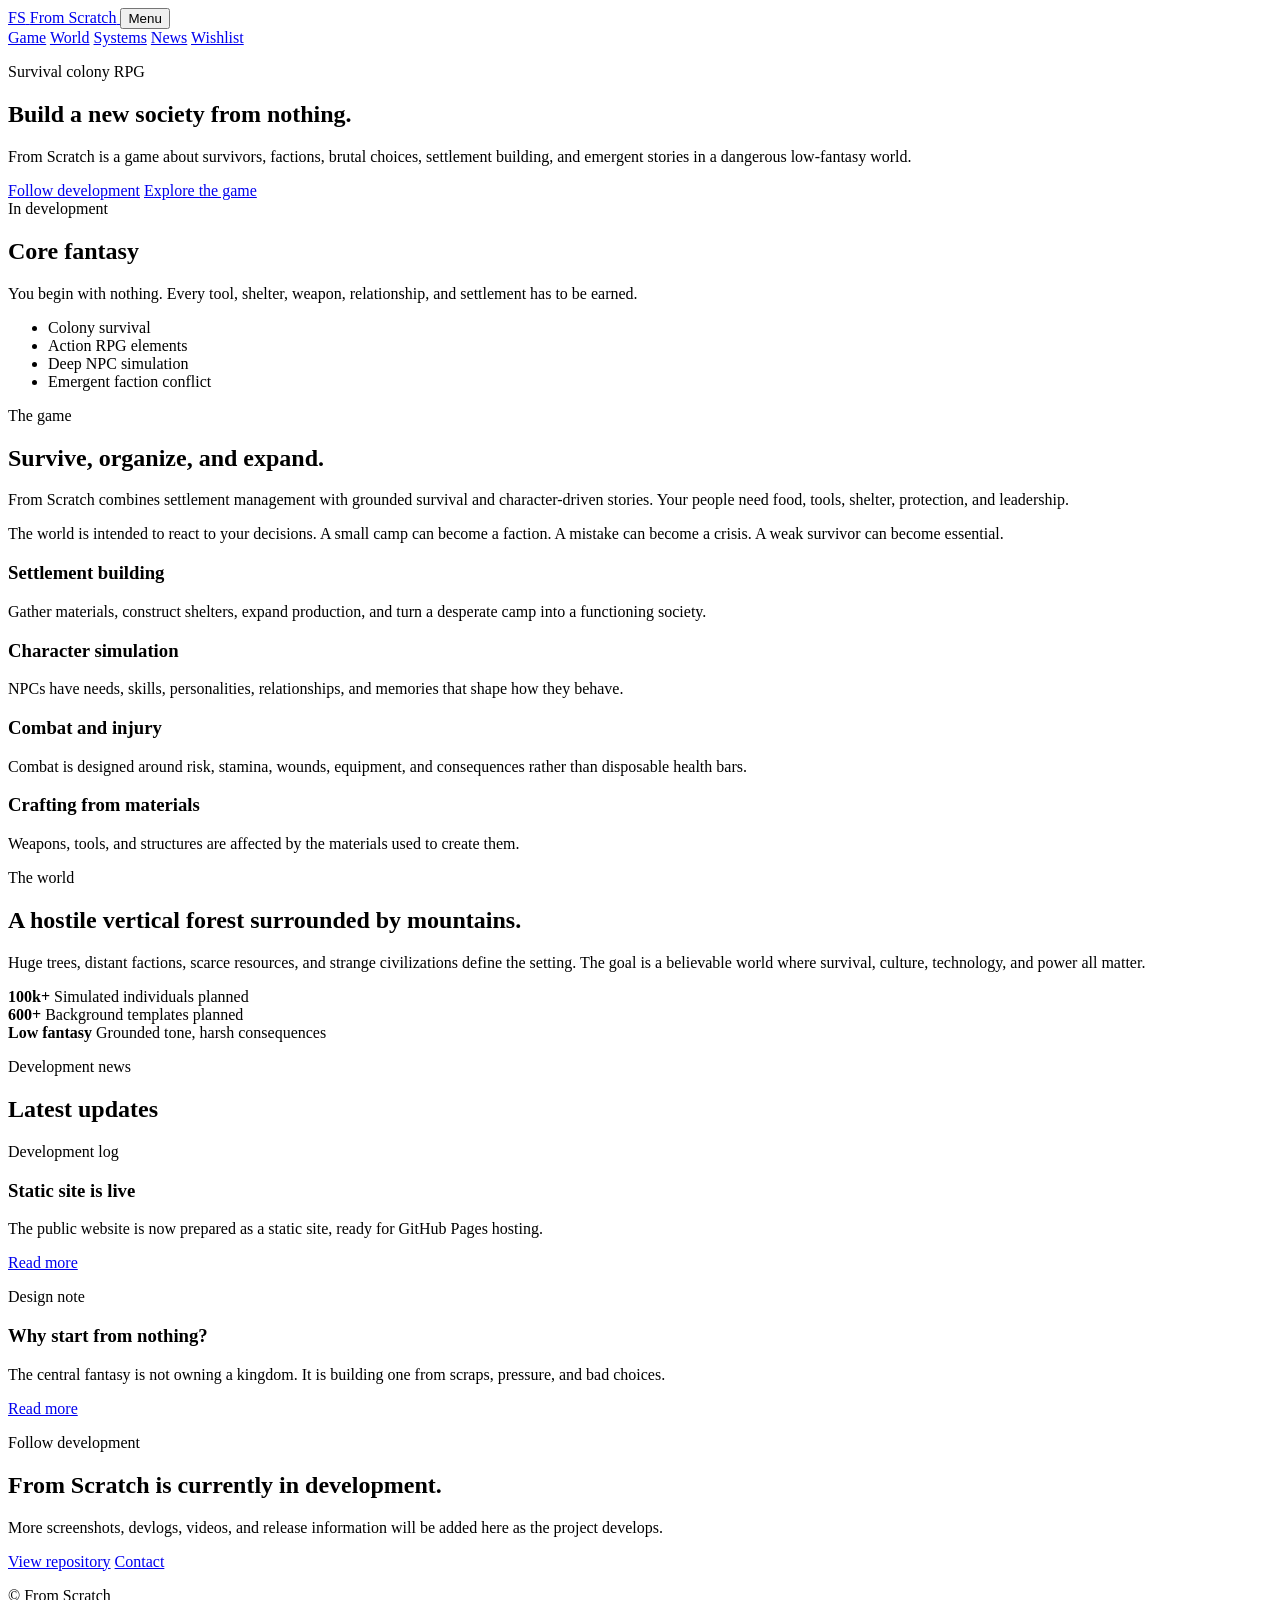
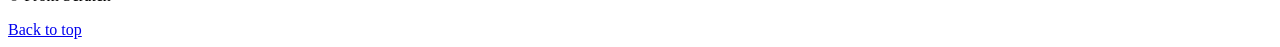
==== index.html @ 16daa19f "Add static site homepage" ====
<!doctype html>
<html lang="en">
<head>
  <meta charset="utf-8">
  <meta name="viewport" content="width=device-width, initial-scale=1">
  <meta name="description" content="From Scratch is a survival colony and roleplaying game about rebuilding from nothing in a hostile world.">
  <title>From Scratch</title>
  <link rel="preconnect" href="https://fonts.googleapis.com">
  <link rel="preconnect" href="https://fonts.gstatic.com" crossorigin>
  <link href="https://fonts.googleapis.com/css2?family=Cinzel:wght@600;700&family=Inter:wght@400;500;600;700;800&display=swap" rel="stylesheet">
  <link rel="stylesheet" href="assets/css/site.css">
</head>
<body>
  <header class="site-header" id="top">
    <nav class="nav" aria-label="Main navigation">
      <a class="brand" href="#top" aria-label="From Scratch home">
        <span class="brand-mark">FS</span>
        <span class="brand-text">From Scratch</span>
      </a>
      <button class="nav-toggle" type="button" aria-expanded="false" aria-controls="nav-links">
        <span>Menu</span>
      </button>
      <div class="nav-links" id="nav-links">
        <a href="#game">Game</a>
        <a href="#world">World</a>
        <a href="#systems">Systems</a>
        <a href="#news">News</a>
        <a class="nav-cta" href="#wishlist">Wishlist</a>
      </div>
    </nav>

    <section class="hero section-shell">
      <div class="hero-copy">
        <p class="eyebrow">Survival colony RPG</p>
        <h1>Build a new society from nothing.</h1>
        <p class="hero-text">From Scratch is a game about survivors, factions, brutal choices, settlement building, and emergent stories in a dangerous low-fantasy world.</p>
        <div class="hero-actions">
          <a class="button primary" href="#wishlist">Follow development</a>
          <a class="button secondary" href="#game">Explore the game</a>
        </div>
      </div>
      <div class="hero-card" aria-label="Game status card">
        <div class="status-pill">In development</div>
        <h2>Core fantasy</h2>
        <p>You begin with nothing. Every tool, shelter, weapon, relationship, and settlement has to be earned.</p>
        <ul>
          <li>Colony survival</li>
          <li>Action RPG elements</li>
          <li>Deep NPC simulation</li>
          <li>Emergent faction conflict</li>
        </ul>
      </div>
    </section>
  </header>

  <main>
    <section class="section-shell split" id="game">
      <div>
        <p class="eyebrow">The game</p>
        <h2>Survive, organize, and expand.</h2>
      </div>
      <div class="text-block">
        <p>From Scratch combines settlement management with grounded survival and character-driven stories. Your people need food, tools, shelter, protection, and leadership.</p>
        <p>The world is intended to react to your decisions. A small camp can become a faction. A mistake can become a crisis. A weak survivor can become essential.</p>
      </div>
    </section>

    <section class="feature-grid section-shell" id="systems" aria-label="Game systems">
      <article class="feature-card">
        <h3>Settlement building</h3>
        <p>Gather materials, construct shelters, expand production, and turn a desperate camp into a functioning society.</p>
      </article>
      <article class="feature-card">
        <h3>Character simulation</h3>
        <p>NPCs have needs, skills, personalities, relationships, and memories that shape how they behave.</p>
      </article>
      <article class="feature-card">
        <h3>Combat and injury</h3>
        <p>Combat is designed around risk, stamina, wounds, equipment, and consequences rather than disposable health bars.</p>
      </article>
      <article class="feature-card">
        <h3>Crafting from materials</h3>
        <p>Weapons, tools, and structures are affected by the materials used to create them.</p>
      </article>
    </section>

    <section class="section-shell world-panel" id="world">
      <div class="world-copy">
        <p class="eyebrow">The world</p>
        <h2>A hostile vertical forest surrounded by mountains.</h2>
        <p>Huge trees, distant factions, scarce resources, and strange civilizations define the setting. The goal is a believable world where survival, culture, technology, and power all matter.</p>
      </div>
      <div class="world-stats">
        <div>
          <strong>100k+</strong>
          <span>Simulated individuals planned</span>
        </div>
        <div>
          <strong>600+</strong>
          <span>Background templates planned</span>
        </div>
        <div>
          <strong>Low fantasy</strong>
          <span>Grounded tone, harsh consequences</span>
        </div>
      </div>
    </section>

    <section class="section-shell news-section" id="news">
      <div class="section-heading">
        <p class="eyebrow">Development news</p>
        <h2>Latest updates</h2>
      </div>
      <div class="news-grid">
        <article class="news-card">
          <p class="news-date">Development log</p>
          <h3>Static site is live</h3>
          <p>The public website is now prepared as a static site, ready for GitHub Pages hosting.</p>
          <a href="news/static-site-live.html">Read more</a>
        </article>
        <article class="news-card">
          <p class="news-date">Design note</p>
          <h3>Why start from nothing?</h3>
          <p>The central fantasy is not owning a kingdom. It is building one from scraps, pressure, and bad choices.</p>
          <a href="news/starting-from-nothing.html">Read more</a>
        </article>
      </div>
    </section>

    <section class="section-shell wishlist" id="wishlist">
      <p class="eyebrow">Follow development</p>
      <h2>From Scratch is currently in development.</h2>
      <p>More screenshots, devlogs, videos, and release information will be added here as the project develops.</p>
      <div class="hero-actions">
        <a class="button primary" href="https://github.com/wendten/FromScratchWebsite">View repository</a>
        <a class="button secondary" href="mailto:">Contact</a>
      </div>
    </section>
  </main>

  <footer class="footer">
    <div class="section-shell footer-inner">
      <p>© <span id="year"></span> From Scratch</p>
      <a href="#top">Back to top</a>
    </div>
  </footer>

  <script src="assets/js/site.js"></script>
</body>
</html>
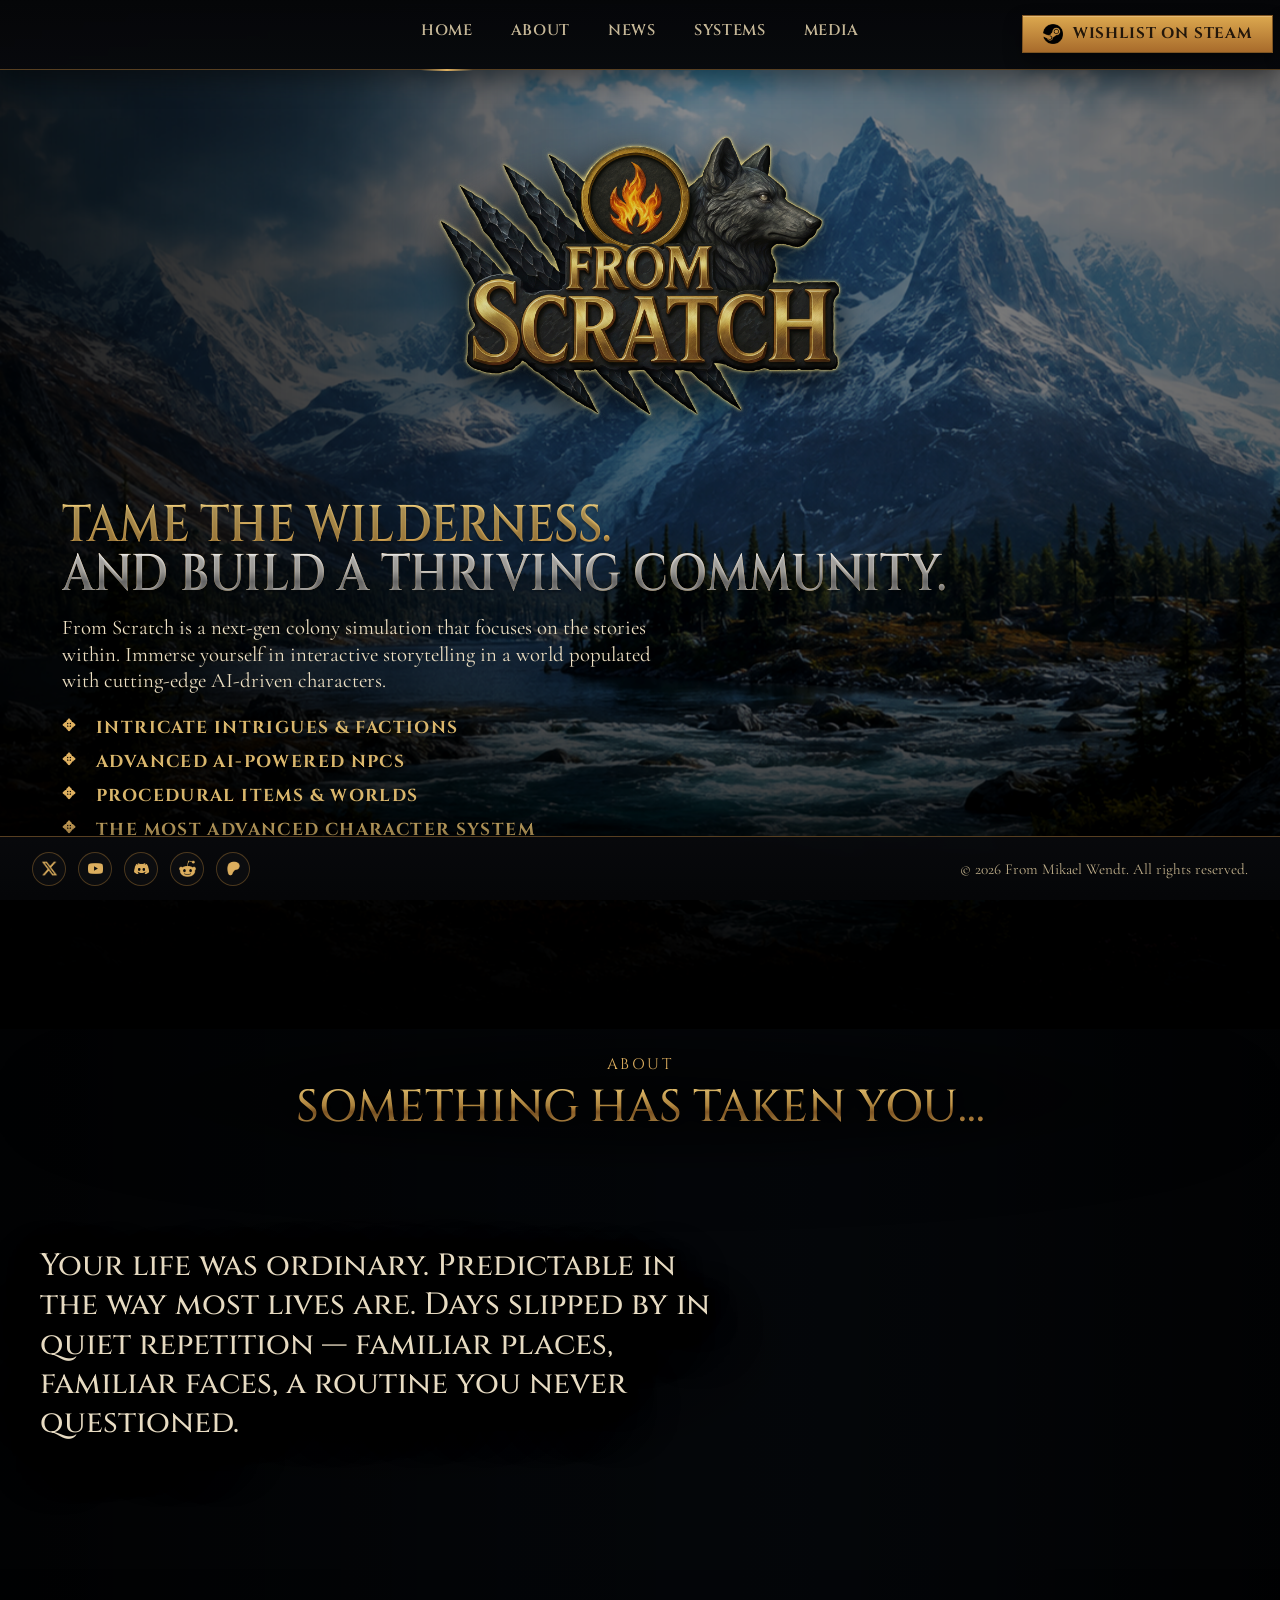
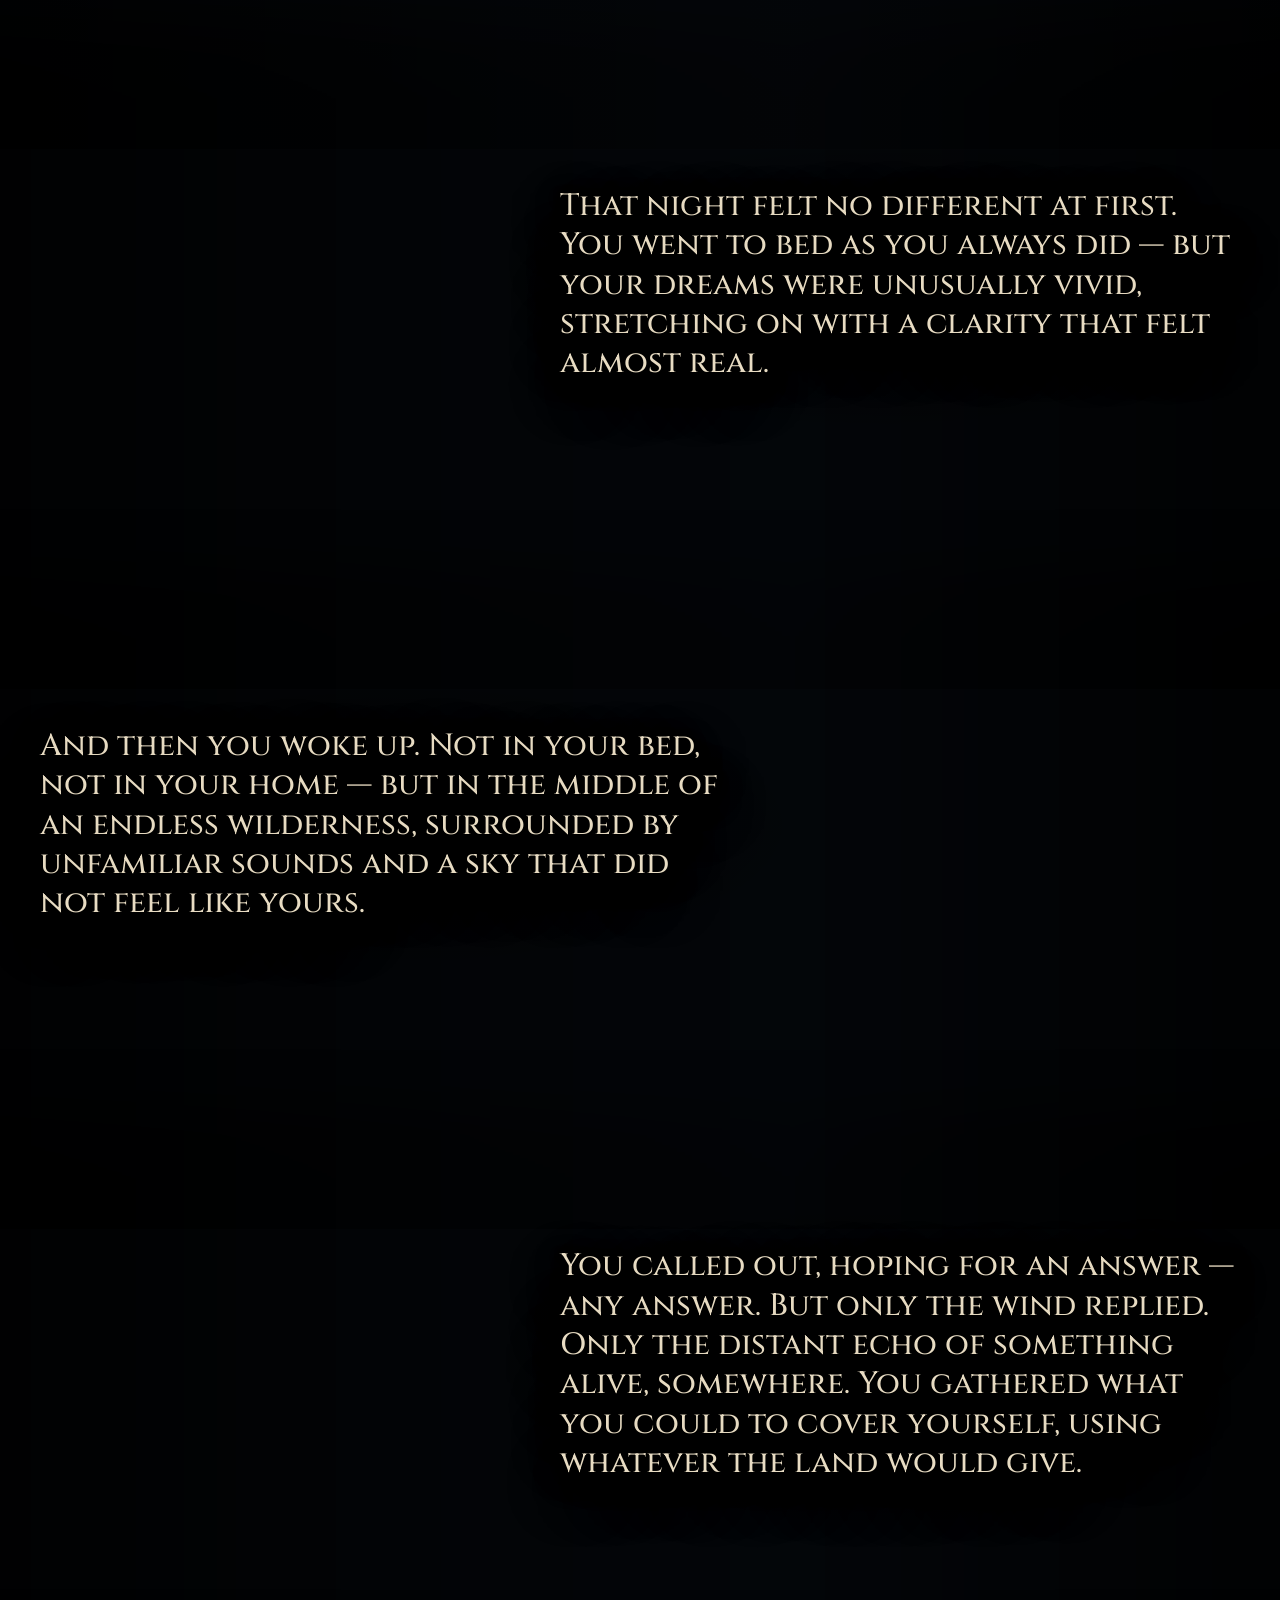
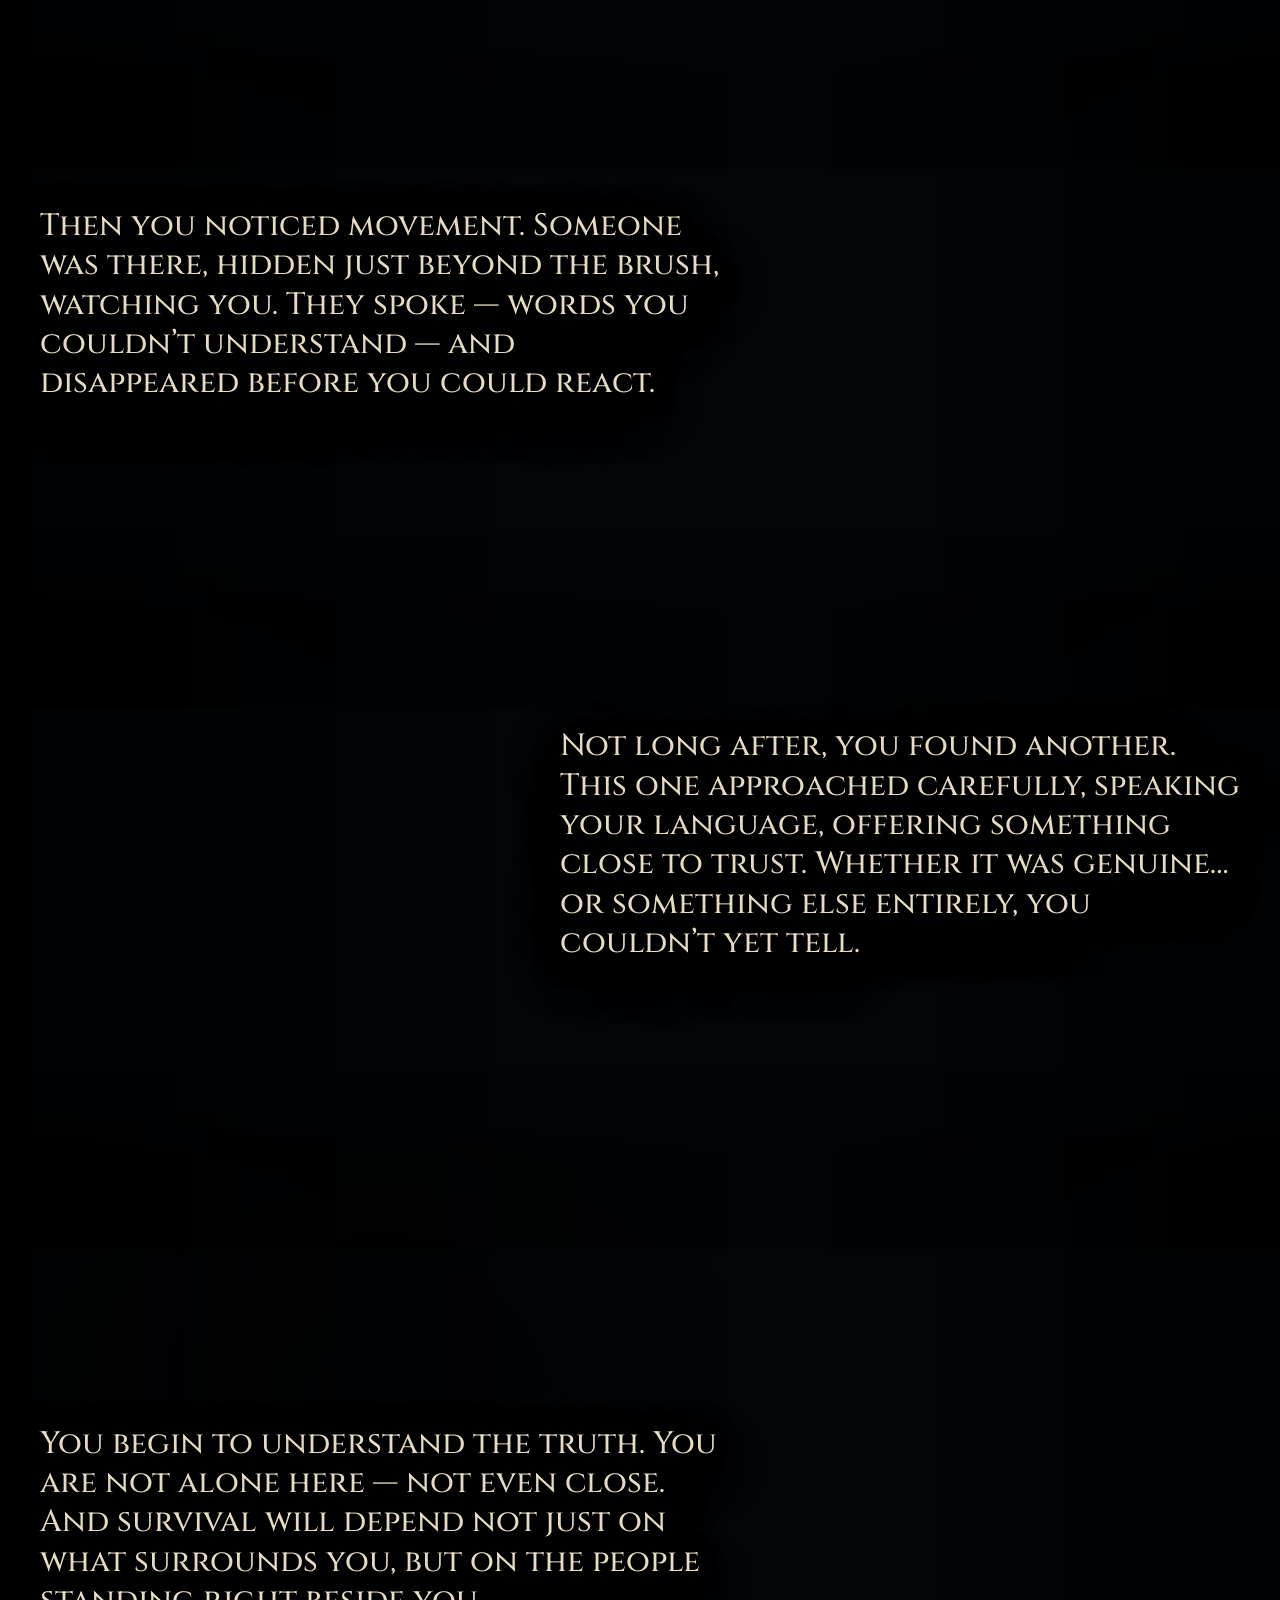
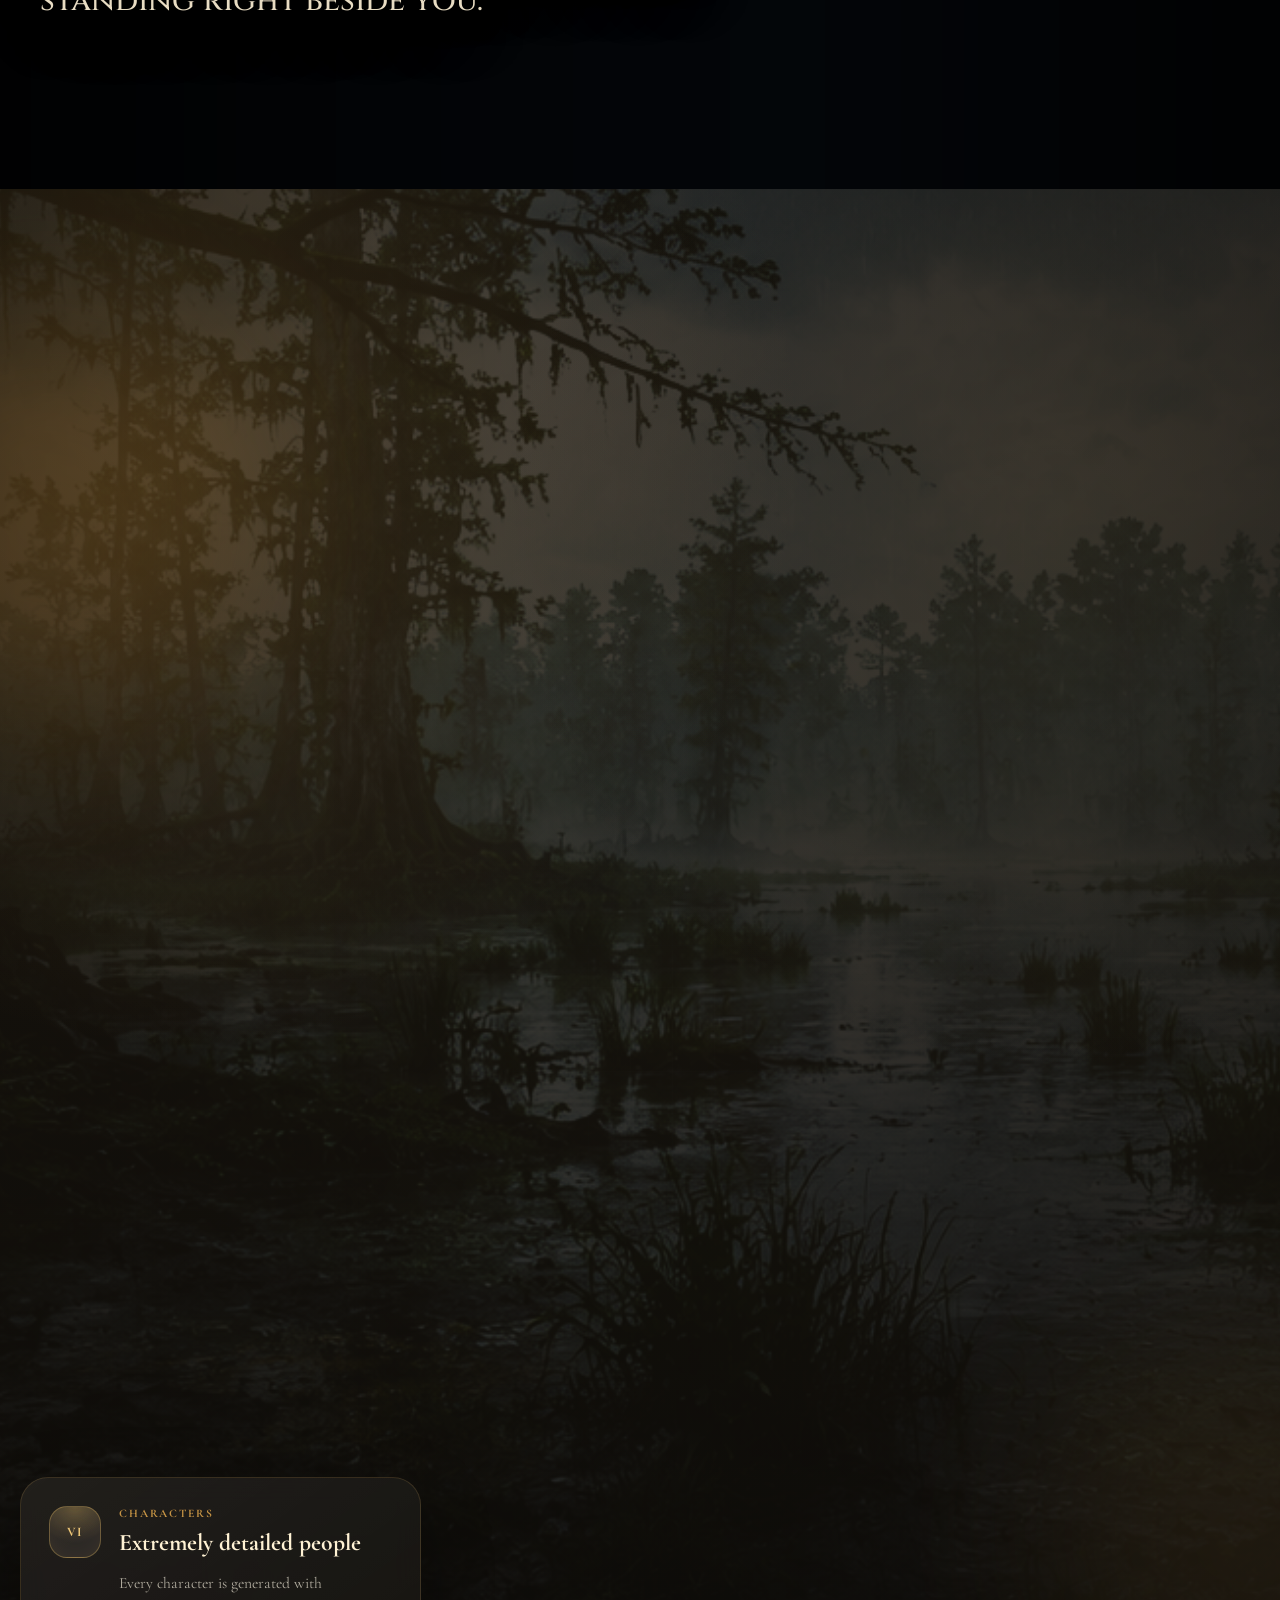
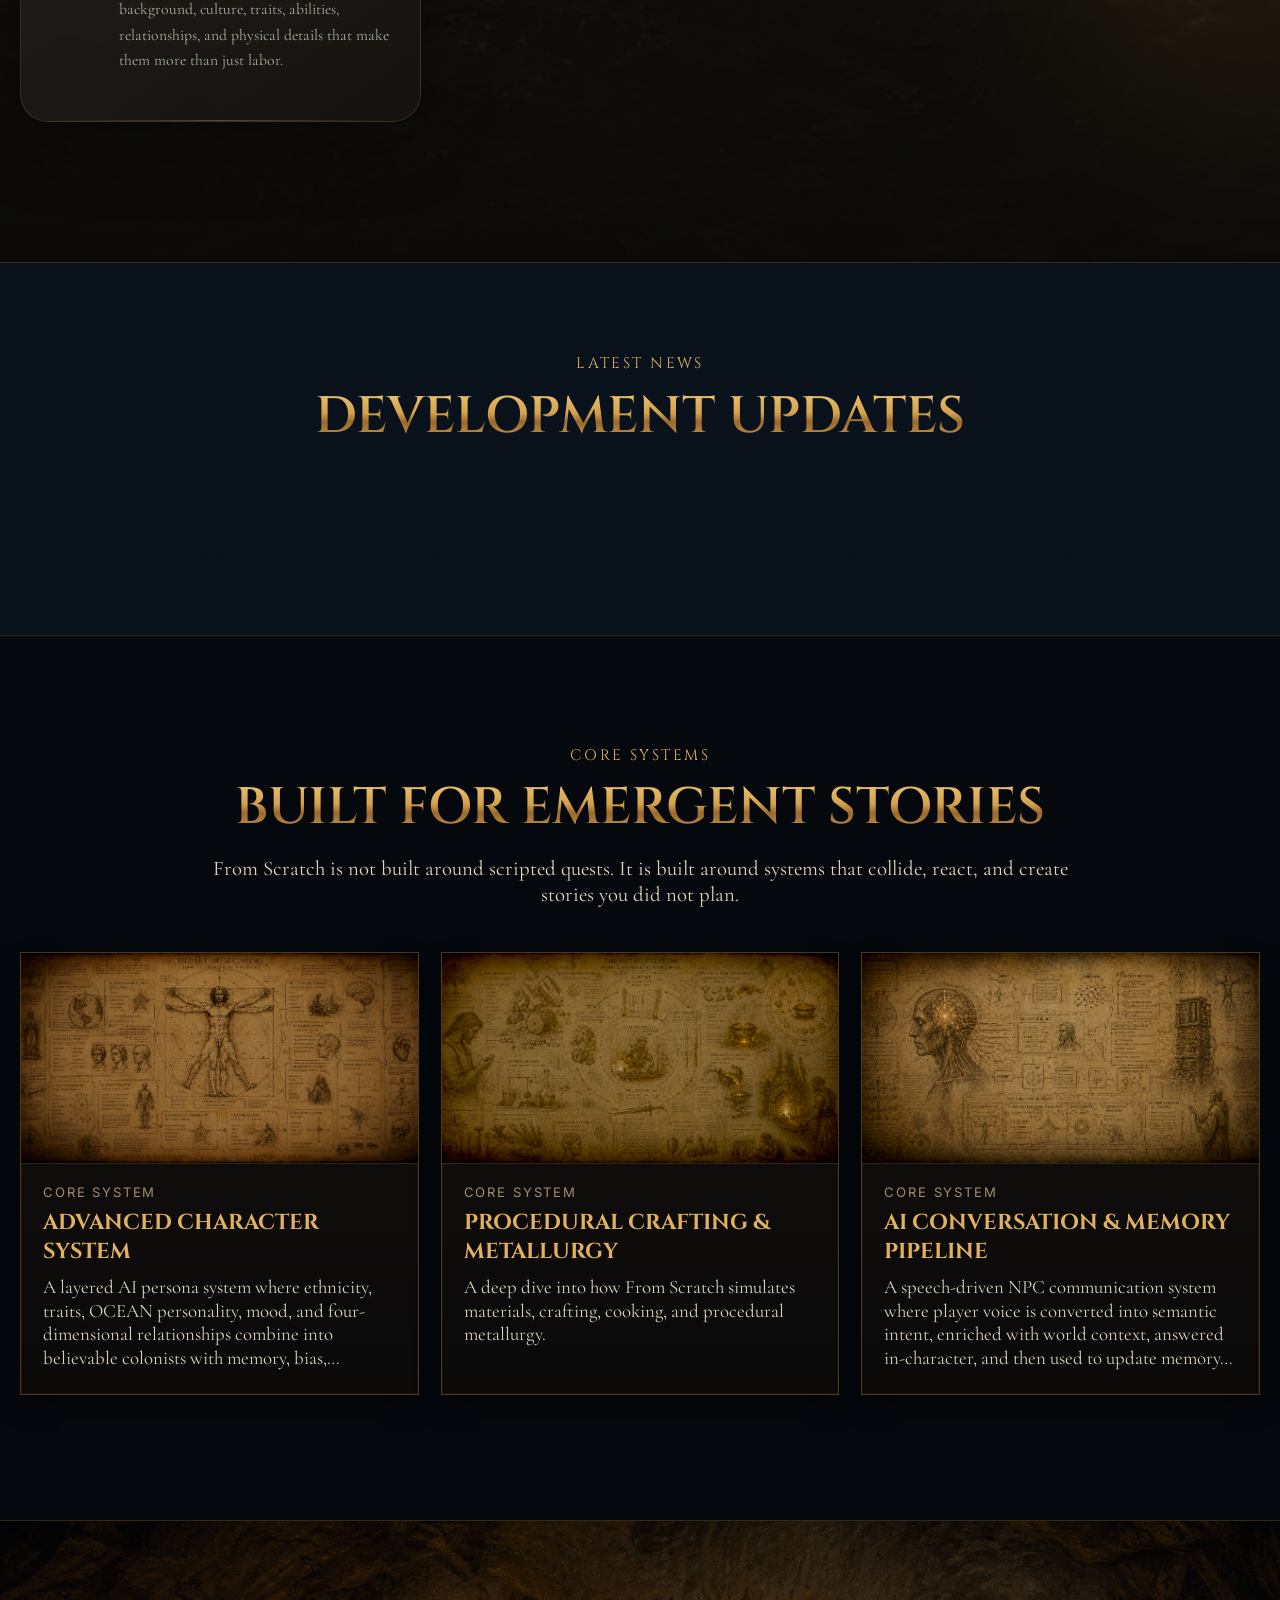
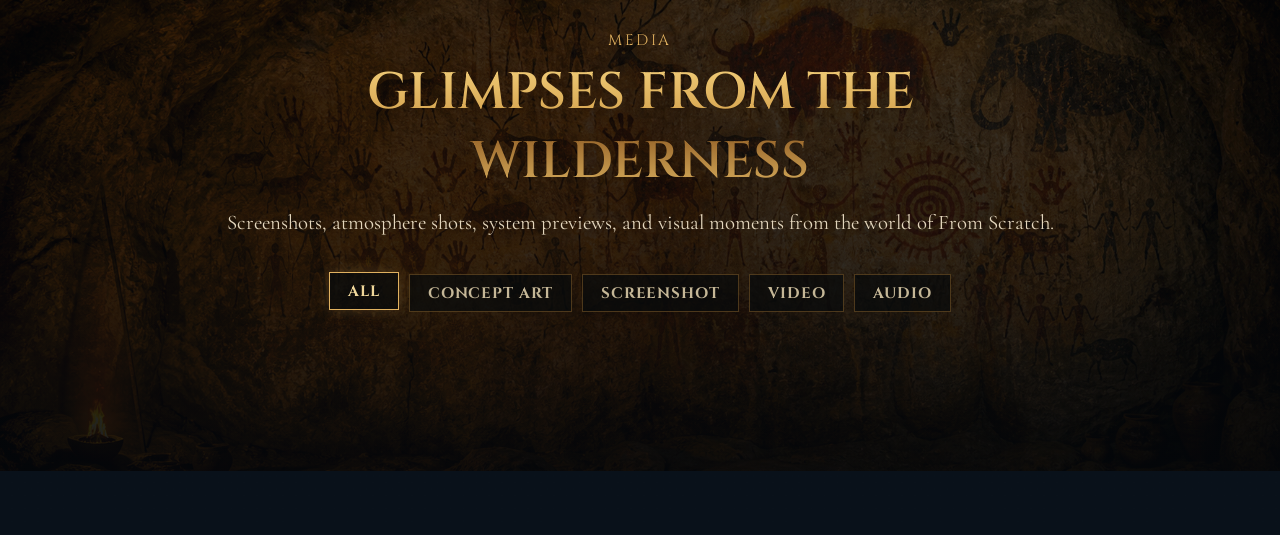
==== commit 85f48a3a: "Update static website" ====
--- a/index.html
+++ b/index.html
@@ -1,150 +1,1815 @@
-<!doctype html>
+﻿
+<!DOCTYPE html>
 <html lang="en">
 <head>
-  <meta charset="utf-8">
-  <meta name="viewport" content="width=device-width, initial-scale=1">
-  <meta name="description" content="From Scratch is a survival colony and roleplaying game about rebuilding from nothing in a hostile world.">
-  <title>From Scratch</title>
-  <link rel="preconnect" href="https://fonts.googleapis.com">
-  <link rel="preconnect" href="https://fonts.gstatic.com" crossorigin>
-  <link href="https://fonts.googleapis.com/css2?family=Cinzel:wght@600;700&family=Inter:wght@400;500;600;700;800&display=swap" rel="stylesheet">
-  <link rel="stylesheet" href="assets/css/site.css">
+    <meta charset="UTF-8" />
+    <meta name="viewport" content="width=device-width, initial-scale=1.0" />
+
+    <title>Colony Sim - From Scratch</title>
+
+    <link rel="preconnect" href="https://fonts.googleapis.com" />
+    <link rel="preconnect" href="https://fonts.gstatic.com" crossorigin />
+
+    <link href="https://fonts.googleapis.com/css2?family=Cinzel:wght@400;500;600;700&family=Cormorant+Garamond:wght@400;500;600;700&family=Inter:wght@400;500;600&display=swap"
+          rel="stylesheet" />
+
+    <link href="https://cdn.jsdelivr.net/npm/prismjs/themes/prism-tomorrow.min.css" rel="stylesheet" />
+    <link rel="stylesheet" href="css/styles.css?v=F5B6PXGd56z_BGX65XUB9qWe6qlMbIqytPdLSZreWGg" />
 </head>
+
 <body>
-  <header class="site-header" id="top">
-    <nav class="nav" aria-label="Main navigation">
-      <a class="brand" href="#top" aria-label="From Scratch home">
-        <span class="brand-mark">FS</span>
-        <span class="brand-text">From Scratch</span>
-      </a>
-      <button class="nav-toggle" type="button" aria-expanded="false" aria-controls="nav-links">
-        <span>Menu</span>
-      </button>
-      <div class="nav-links" id="nav-links">
-        <a href="#game">Game</a>
-        <a href="#world">World</a>
-        <a href="#systems">Systems</a>
-        <a href="#news">News</a>
-        <a class="nav-cta" href="#wishlist">Wishlist</a>
-      </div>
+    <audio b-waz0jf3yuh id="bgMusic" autoplay loop>
+        <source src="audio/bgmusic.mp3" type="audio/mpeg">
+    </audio>
+
+    <div b-waz0jf3yuh class="site-shell"></div>
+
+    <header b-waz0jf3yuh class="topbar">
+        <a b-waz0jf3yuh class="brand" href="#home" aria-label="From Scratch home">
+            <img class="brand-logo" src="gfx/logo.png?v=DZYQafAvNpPjUaOWXKEiahtQujG8dqj_s_mftS3vk9k" alt="From Scratch logo" />
+        </a>
+
+        <nav b-waz0jf3yuh class="nav" aria-label="Primary">
+            <a b-waz0jf3yuh class="active" href="#home">Home</a>
+            <a b-waz0jf3yuh href="#about">About</a>
+            <a b-waz0jf3yuh href="#news">News</a>
+            <a b-waz0jf3yuh href="#systems">Systems</a>
+            <a b-waz0jf3yuh href="#media">Media</a>
+        </nav>
+
+        <div b-waz0jf3yuh class="wishlist">
+            <a b-waz0jf3yuh class="btn btn-gold steam-btn" href="#wishlist">
+                <img src="gfx/steam.png?v=qsJBd-D3_NkPQmyrpwSa8U8_JmMKyGqJeCzu7nlFgXM" alt="" class="steam-icon" />
+                <span b-waz0jf3yuh>Wishlist on Steam</span>
+            </a>
+
+            <form class="language-form" method="post" action="/Localization/SetLanguage">
+                <input b-waz0jf3yuh type="hidden" name="returnUrl" value="/" />
+
+                <select b-waz0jf3yuh class="language-select" name="culture" aria-label="Language" onchange="this.form.submit()">
+
+                        <option value="en" selected="selected">
+                            EN
+                        </option>
+                        <option value="da">
+                            DA
+                        </option>
+                </select>
+            <input name="__RequestVerificationToken" type="hidden" value="CfDJ8DSIezscFihEgYthIqhXld4TfHr1_0VXOCYHSQeSweu3HdvKs4JMUgBOfYaj2gZNG8B0ZDfTtdgzpwEzrZ-J7KPdaoiVdrLa3sMDjWsjcYjWZszHwaJB2qlNmJNUartrVgke_hYgHDr1r2Ux5WIJyvs" /></form>
+        </div>
+
+        <button b-waz0jf3yuh class="menu-toggle" aria-expanded="false" aria-controls="mobile-menu" type="button">
+            <span b-waz0jf3yuh></span><span b-waz0jf3yuh></span><span b-waz0jf3yuh></span>
+        </button>
+    </header>
+
+    <nav b-waz0jf3yuh id="mobile-menu" class="mobile-menu" aria-label="Mobile">
+        <a b-waz0jf3yuh class="active" href="#home">Home</a>
+        <a b-waz0jf3yuh href="#about">About</a>
+        <a b-waz0jf3yuh href="#news">News</a>
+        <a b-waz0jf3yuh href="#roadmap">Roadmap</a>
+        <a b-waz0jf3yuh href="#systems">Systems</a>
+        <a b-waz0jf3yuh href="#media">Media</a>
+        <a b-waz0jf3yuh href="#community">Community</a>
     </nav>
 
-    <section class="hero section-shell">
-      <div class="hero-copy">
-        <p class="eyebrow">Survival colony RPG</p>
-        <h1>Build a new society from nothing.</h1>
-        <p class="hero-text">From Scratch is a game about survivors, factions, brutal choices, settlement building, and emergent stories in a dangerous low-fantasy world.</p>
-        <div class="hero-actions">
-          <a class="button primary" href="#wishlist">Follow development</a>
-          <a class="button secondary" href="#game">Explore the game</a>
-        </div>
-      </div>
-      <div class="hero-card" aria-label="Game status card">
-        <div class="status-pill">In development</div>
-        <h2>Core fantasy</h2>
-        <p>You begin with nothing. Every tool, shelter, weapon, relationship, and settlement has to be earned.</p>
-        <ul>
-          <li>Colony survival</li>
-          <li>Action RPG elements</li>
-          <li>Deep NPC simulation</li>
-          <li>Emergent faction conflict</li>
-        </ul>
-      </div>
-    </section>
-  </header>
-
-  <main>
-    <section class="section-shell split" id="game">
-      <div>
-        <p class="eyebrow">The game</p>
-        <h2>Survive, organize, and expand.</h2>
-      </div>
-      <div class="text-block">
-        <p>From Scratch combines settlement management with grounded survival and character-driven stories. Your people need food, tools, shelter, protection, and leadership.</p>
-        <p>The world is intended to react to your decisions. A small camp can become a faction. A mistake can become a crisis. A weak survivor can become essential.</p>
-      </div>
-    </section>
-
-    <section class="feature-grid section-shell" id="systems" aria-label="Game systems">
-      <article class="feature-card">
-        <h3>Settlement building</h3>
-        <p>Gather materials, construct shelters, expand production, and turn a desperate camp into a functioning society.</p>
-      </article>
-      <article class="feature-card">
-        <h3>Character simulation</h3>
-        <p>NPCs have needs, skills, personalities, relationships, and memories that shape how they behave.</p>
-      </article>
-      <article class="feature-card">
-        <h3>Combat and injury</h3>
-        <p>Combat is designed around risk, stamina, wounds, equipment, and consequences rather than disposable health bars.</p>
-      </article>
-      <article class="feature-card">
-        <h3>Crafting from materials</h3>
-        <p>Weapons, tools, and structures are affected by the materials used to create them.</p>
-      </article>
-    </section>
-
-    <section class="section-shell world-panel" id="world">
-      <div class="world-copy">
-        <p class="eyebrow">The world</p>
-        <h2>A hostile vertical forest surrounded by mountains.</h2>
-        <p>Huge trees, distant factions, scarce resources, and strange civilizations define the setting. The goal is a believable world where survival, culture, technology, and power all matter.</p>
-      </div>
-      <div class="world-stats">
-        <div>
-          <strong>100k+</strong>
-          <span>Simulated individuals planned</span>
-        </div>
-        <div>
-          <strong>600+</strong>
-          <span>Background templates planned</span>
-        </div>
-        <div>
-          <strong>Low fantasy</strong>
-          <span>Grounded tone, harsh consequences</span>
-        </div>
-      </div>
-    </section>
-
-    <section class="section-shell news-section" id="news">
-      <div class="section-heading">
-        <p class="eyebrow">Development news</p>
-        <h2>Latest updates</h2>
-      </div>
-      <div class="news-grid">
-        <article class="news-card">
-          <p class="news-date">Development log</p>
-          <h3>Static site is live</h3>
-          <p>The public website is now prepared as a static site, ready for GitHub Pages hosting.</p>
-          <a href="news/static-site-live.html">Read more</a>
-        </article>
-        <article class="news-card">
-          <p class="news-date">Design note</p>
-          <h3>Why start from nothing?</h3>
-          <p>The central fantasy is not owning a kingdom. It is building one from scraps, pressure, and bad choices.</p>
-          <a href="news/starting-from-nothing.html">Read more</a>
-        </article>
-      </div>
-    </section>
-
-    <section class="section-shell wishlist" id="wishlist">
-      <p class="eyebrow">Follow development</p>
-      <h2>From Scratch is currently in development.</h2>
-      <p>More screenshots, devlogs, videos, and release information will be added here as the project develops.</p>
-      <div class="hero-actions">
-        <a class="button primary" href="https://github.com/wendten/FromScratchWebsite">View repository</a>
-        <a class="button secondary" href="mailto:">Contact</a>
-      </div>
-    </section>
-  </main>
-
-  <footer class="footer">
-    <div class="section-shell footer-inner">
-      <p>© <span id="year"></span> From Scratch</p>
-      <a href="#top">Back to top</a>
-    </div>
-  </footer>
-
-  <script src="assets/js/site.js"></script>
+    <main b-waz0jf3yuh>
+        
+
+<section id="home" class="hero">
+    <div class="hero-backdrop">
+        <img class="hero-bg-slide active" src="gfx/hero-bg-1.png?v=e0JdoGMR4U5m_sY7xogRDxgVH68fS5XDP4RJZ3Or8tY" alt="" />
+        <img class="hero-bg-slide" src="gfx/hero-bg-2.png?v=1dLoTad1cnpJMAE6c2V3yz0pBMoxLasbrDgIwGIw2FM" alt="" />
+        <img class="hero-bg-slide" src="gfx/hero-bg-3.png?v=HDOplFEgzOIQZD-ONQ1z-CEsV9lIWjFLrLoAI6Yto-g" alt="" />
+        <img class="hero-bg-slide" src="gfx/hero-bg-4.png?v=nU91IEppFPq1ecD8vL2yDuQ-QtTbtdbvHfBX481QlCg" alt="" />
+        <img class="hero-bg-slide" src="gfx/hero-bg-5.png?v=bnTjqR1RXkcmSOsKzSedmrS0xDQplA-m5pv-kMaN6DE" alt="" />
+        <img class="hero-bg-slide" src="gfx/hero-bg-6.png?v=y9HG6nx1L8MBt-L-aT_nPHGcZuQli4IhqUpXoAiFllg" alt="" />
+    </div>
+
+    <div class="hero-overlay"></div>
+
+    <div class="hero-content container">
+        <div class="hero-copy">
+            <h1>
+                <span>Tame the Wilderness.</span><br>
+                <span class="hero-emphasis">And Build A Thriving Community.</span>
+            </h1>
+
+            <p>
+                From Scratch is a next-gen colony simulation that focuses on the stories within. Immerse yourself in interactive storytelling in a world populated with cutting-edge AI-driven characters.
+            </p>
+
+            <ul class="hero-bullets">
+                <li>Intricate Intrigues &amp; Factions</li>
+                <li>Advanced AI-Powered NPCs</li>
+                <li>Procedural Items &amp; Worlds</li>
+                <li>The Most Advanced Character System</li>
+            </ul>
+        </div>
+    </div>
+</section>
+
+<section class="about-section home-story-section">
+    <div class="about-header">
+        <p class="eyebrow">About</p>
+        <h2>Something Has Taken You...</h2>
+    </div>
+
+    <div class="story-row left" style="--story-bg: url('gfx/story-1.png');">
+        <div class="story-content">
+            <h2>
+                Your life was ordinary. Predictable in the way most lives are. Days slipped by in quiet repetition &#x2014; familiar places, familiar faces, a routine you never questioned.
+            </h2>
+        </div>
+    </div>
+
+    <div class="story-row right" style="--story-bg: url('gfx/story-2.png');">
+        <div class="story-content">
+            <h2>
+                That night felt no different at first. You went to bed as you always did &#x2014; but your dreams were unusually vivid, stretching on with a clarity that felt almost real.
+            </h2>
+        </div>
+    </div>
+
+    <div class="story-row left" style="--story-bg: url('gfx/story-3.png');">
+        <div class="story-content">
+            <h2>
+                And then you woke up. Not in your bed, not in your home &#x2014; but in the middle of an endless wilderness, surrounded by unfamiliar sounds and a sky that did not feel like yours.
+            </h2>
+        </div>
+    </div>
+
+    <div class="story-row right" style="--story-bg: url('gfx/story-4.png');">
+        <div class="story-content">
+            <h2>
+                You called out, hoping for an answer &#x2014; any answer. But only the wind replied. Only the distant echo of something alive, somewhere. You gathered what you could to cover yourself, using whatever the land would give.
+            </h2>
+        </div>
+    </div>
+
+    <div class="story-row left" style="--story-bg: url('gfx/story-5.png');">
+        <div class="story-content">
+            <h2>
+                Then you noticed movement. Someone was there, hidden just beyond the brush, watching you. They spoke &#x2014; words you couldn&#x2019;t understand &#x2014; and disappeared before you could react.
+            </h2>
+        </div>
+    </div>
+
+    <div class="story-row right" style="--story-bg: url('gfx/story-6.png');">
+        <div class="story-content">
+            <h2>
+                Not long after, you found another. This one approached carefully, speaking your language, offering something close to trust. Whether it was genuine&#x2026; or something else entirely, you couldn&#x2019;t yet tell.
+            </h2>
+        </div>
+    </div>
+
+    <div class="story-row left" style="--story-bg: url('gfx/story-7.png');">
+        <div class="story-content">
+            <h2>
+                <br /><br /><br /><br /><br /><br /><br />
+                You begin to understand the truth. You are not alone here &#x2014; not even close. And survival will depend not just on what surrounds you, but on the people standing right beside you.
+            </h2>
+        </div>
+    </div>
+</section>
+
+<section id="about" class="about-game-section about-showcase">
+    <div class="about-noise"></div>
+    <div class="about-glow about-glow-one"></div>
+    <div class="about-glow about-glow-two"></div>
+
+    <div class="container about-showcase-inner">
+        <div class="about-showcase-hero">
+            <div class="about-showcase-copy" data-about-reveal>
+                <p class="eyebrow about-showcase-eyebrow">About the game</p>
+
+                <h2>
+                    What is From Scratch?
+                </h2>
+
+                <p class="about-showcase-description">
+                    From Scratch is a multiplayer third-person action survival colony sim about people who wake up in an unfamiliar wilderness with no equipment, no society, and no safety. You build a colony from nothing, recruit survivors, shape relationships, and try to hold a living community together while hunger, fear, ideology, conflict, and ambition pull it apart.
+                </p>
+
+                <div class="about-pillars">
+                    <div class="about-pillar">
+                        <span>Colony</span>
+                        <strong>Build a society from nothing</strong>
+                    </div>
+
+                    <div class="about-pillar">
+                        <span>AI</span>
+                        <strong>AI-driven colonists</strong>
+                    </div>
+
+                    <div class="about-pillar">
+                        <span>World</span>
+                        <strong>Procedural worlds</strong>
+                    </div>
+                </div>
+            </div>
+
+            <div class="about-showcase-visual" data-about-reveal>
+                <div class="about-image-stack">
+                    <div class="about-image-main">
+                        <img src="gfx/story-3.png?v=G91W1YwGwdGQiTKW3jfVbkiYyx1XQJ640tItPpoOo9U" alt="" />
+                    </div>
+
+                    <div class="about-floating-card about-floating-card-top">
+                        <span>Characters</span>
+                        <strong>Extremely detailed people</strong>
+                    </div>
+
+                    <div class="about-floating-card about-floating-card-bottom">
+                        <span>Society</span>
+                        <strong>Intrigue, factions, and internal conflict</strong>
+                    </div>
+                </div>
+            </div>
+        </div>
+
+        <div class="about-feature-showcase">
+            <article class="about-feature-card about-feature-card-large" data-about-reveal>
+                <div class="about-feature-icon">I</div>
+                <div>
+                    <p>Colony</p>
+                    <h3>Build a society from nothing</h3>
+                    <span>Gather resources, build shelter, assign work, and create a functioning colony in a wilderness where every person has needs, beliefs, and goals of their own.</span>
+                </div>
+            </article>
+
+            <article class="about-feature-card" data-about-reveal>
+                <div class="about-feature-icon">II</div>
+                <div>
+                    <p>AI</p>
+                    <h3>AI-driven colonists</h3>
+                    <span>Colonists have personalities, relationships, memories, and motives. They react to the world, to each other, and to you &#x2014; not just to simple scripts.</span>
+                </div>
+            </article>
+
+            <article class="about-feature-card" data-about-reveal>
+                <div class="about-feature-icon">III</div>
+                <div>
+                    <p>World</p>
+                    <h3>Procedural worlds</h3>
+                    <span>Terrain, resources, places, and populations are generated systemically, giving every world its own geography, opportunities, and problems.</span>
+                </div>
+            </article>
+
+            <article class="about-feature-card" data-about-reveal>
+                <div class="about-feature-icon">IV</div>
+                <div>
+                    <p>Crafting</p>
+                    <h3>Materials matter</h3>
+                    <span>Items are shaped by the materials they are made from. Wood, stone, metal, bone, hide, and fibers affect weight, durability, damage, comfort, and quality.</span>
+                </div>
+            </article>
+
+            <article class="about-feature-card" data-about-reveal>
+                <div class="about-feature-icon">V</div>
+                <div>
+                    <p>Society</p>
+                    <h3>Intrigue, factions, and internal conflict</h3>
+                    <span>The greatest threat is not always outside the walls. Colonists can form alliances, rivalries, ideological groups, and hidden agendas.</span>
+                </div>
+            </article>
+
+            <article class="about-feature-card" data-about-reveal>
+                <div class="about-feature-icon">VI</div>
+                <div>
+                    <p>Characters</p>
+                    <h3>Extremely detailed people</h3>
+                    <span>Every character is generated with background, culture, traits, abilities, relationships, and physical details that make them more than just labor.</span>
+                </div>
+            </article>
+        </div>
+    </div>
+</section>
+
+<section id="news" class="news-section">
+    <div class="container">
+        <div class="news-header">
+            <p class="eyebrow">Latest News</p>
+            <h2>Development Updates</h2>
+        </div>
+
+        <div class="news-grid">
+
+        </div>
+
+        <div class="news-more">
+            <button id="loadMoreNews" class="btn" type="button">Load More News</button>
+        </div>
+    </div>
+</section>
+
+<dialog id="newsModal" class="news-modal">
+    <button class="news-modal-close"
+            id="closeNewsModal"
+            type="button"
+            aria-label="Close">
+        Ã—
+    </button>
+
+    <button class="news-modal-nav news-modal-prev"
+            id="newsPrev"
+            type="button"
+            aria-label="Previous article">
+        &lt;
+    </button>
+
+    <button class="news-modal-nav news-modal-next"
+            id="newsNext"
+            type="button"
+            aria-label="Next article">
+        &gt;
+    </button>
+
+    <div class="news-modal-card">
+        <img id="newsModalImage" src="" alt="" />
+
+        <div class="news-modal-content">
+            <time id="newsModalDate"></time>
+            <h2 id="newsModalTitle"></h2>
+            <p id="newsModalBody"></p>
+        </div>
+    </div>
+</dialog>
+
+
+<section id="systems" class="systems-section">
+    <div class="systems-bg"></div>
+
+    <div class="container systems-content">
+        <div class="systems-header">
+            <p class="eyebrow">Core Systems</p>
+            <h2>Built For Emergent Stories</h2>
+            <p>
+                From Scratch is not built around scripted quests. It is built around systems that collide, react, and create stories you did not plan.
+            </p>
+        </div>
+
+        <div class="systems-card-grid">
+                <article class="system-card"
+                         role="button"
+                         tabindex="0"
+                         data-system-id="2"
+                         data-system-title="Advanced Character System"
+                         data-system-image="/gfx/system-characters.png"
+                         data-system-tags="AI, NPCs, Personality, Traits, Mood, Relationships, Procedural Characters">
+                    <img src="gfx/system-characters.png" alt="" />
+
+                    <div>
+                        <p class="system-card-kicker">Core System</p>
+                        <h3>Advanced Character System</h3>
+                        <p>A layered AI persona system where ethnicity, traits, OCEAN personality, mood, and four-dimensional relationships combine into believable colonists with memory, bias, ambition, loya...</p>
+                    </div>
+                </article>
+                <template id="systemTemplate-2">
+<p class="tech-article-lead">
+    Most colony sims generate characters as stat blocks. From Scratch treats them as people:
+    culturally grounded, psychologically variable, socially entangled, and emotionally reactive.
+    The result is a character generation pipeline designed not merely to create NPCs, but to create
+    believable AI personas with memory, bias, ambition, loyalty, rivalry, fear, and desire.
+</p>
+
+<div class="tech-article-grid">
+    <div>
+        <p>
+            The first step is ethnicity. From Scratch uses a weighted list of real-world ethnicities
+            containing more than 100,000 individuals, resulting in more than 600 unique ethnic backgrounds.
+        </p>
+
+        <p>
+            Ethnicity is then used to derive a wider social and biological context:
+            phenotypical features, gender, wealth class, last name, nationality, and religion. Wealth influences
+            profession. Gender and ethnicity influence first-name selection. This combined identity profile
+            then feeds into the trait system.
+        </p>
+    </div>
+</div>
+
+<div class="full-width-infographic">
+    <img src="gfx/system-characters-1.png"
+         alt="Character generation pipeline"
+         class="pipeline-image" />
+</div>
+
+<aside class="infographic-panel" aria-label="Procedurally generated From Scratch characters">
+    <video class="system-video" autoplay muted loop playsinline preload="metadata">
+        <source src="gfx/system-characters-1.mkv" type="video/x-matroska">
+        Your browser does not support this video format.
+    </video>
+</aside>
+
+<p>
+    The first trait pass draws from roughly 800 unique traits, based on age, civilization, profession, and gender.
+    These traits can be physical, temperamental, professional, cultural, behavioral, relational, or skill-based.
+    Initial traits are then spread into related traits and combined with other traits to form new ones, while
+    contradictory traits are removed.
+</p>
+
+<p>
+    A personality profile based on the OCEAN system is generated and nudged by certain traits. This personality
+    profile is then used to add additional temperamental traits to the character, giving each persona a more
+    distinct behavioral pattern.
+</p>
+
+<div class="process-map">
+    <h3>Trait Resolution Pass</h3>
+
+    <div class="process-steps">
+        <div class="process-step">
+            <strong>1. Seed</strong>
+            <span>Ethnicity, OCEAN, gender, wealth, profession, religion, and nationality create the first identity layer.</span>
+        </div>
+
+        <div class="process-step">
+            <strong>2. Expand</strong>
+            <span>Initial traits branch into related physical, mental, social, and skill-based traits.</span>
+        </div>
+
+        <div class="process-step">
+            <strong>3. Prune</strong>
+            <span>Conflicting traits are removed, suppressed, or resolved through priority rules.</span>
+        </div>
+
+        <div class="process-step">
+            <strong>4. Finalize</strong>
+            <span>The final personality profile generates perks, goals, ambitions, and behavioral tendencies.</span>
+        </div>
+    </div>
+</div>
+
+<h3>Implementation Sketch</h3>
+
+<p>
+    At code level, character generation is handled as a layered pipeline. Each stage adds a new part of the
+    person: biological background, culture, names, wealth, profession, traits, personality, mood, ambitions,
+    relationships, and finally the static persona used by the AI systems.
+</p>
+
+<pre><code class="language-csharp">
+public static class CharacterGenerationPipeline
+{
+    public static IHuman Generate(string seedStr)
+    {
+        var seed = SeedService.Create(seedStr);
+
+        // The weighted ethnicity roll is the root of the generated identity.
+        var ethnicity = EthnicityService.RollWeightedEthnicity(seed);
+
+        // Core identity is derived from ethnicity, civilization, gender, age, and social context.
+        var gender = GenderService.RollGender(ethnicity, seed);
+        var age = AgeService.RollAge(seed);
+        var wealth = WealthService.RollWealthClass(ethnicity, seed);
+        var nationality = NationalityService.RollNationality(ethnicity, seed);
+        var religion = ReligionService.RollReligion(ethnicity, seed);
+        var civilization = CivilizationService.GetCivilization(ethnicity);
+
+        // Names are culturally grounded instead of being selected from one generic fantasy list.
+        var firstName = NameService.RollFirstName(ethnicity, gender, seed);
+        var lastName = NameService.RollLastName(ethnicity, seed);
+
+        // Phenotype creates the visible body: skin, hair, face, height, build, and other inherited features.
+        var phenotype = PhenotypeService.Generate()
+            .WithEthnicity(ethnicity)
+            .WithGender(gender)
+            .WithAge(age)
+            .Build(seed);
+
+        // Wealth and civilization influence what kind of life the person had before arriving.
+        var profession = ProfessionService.RollProfession()
+            .WithGender(gender)
+            .WithWealth(wealth)
+            .WithEthnicity(ethnicity)
+            .WithCivilization(civilization)
+            .Build(seed);
+
+        // The first trait pass draws from demographic, cultural, physical, and professional conditions.
+        var seedTraits = TraitService.CreateInitial()
+            .WithAge(age)
+            .WithGender(gender)
+            .WithEthnicity(ethnicity)
+            .WithWealth(wealth)
+            .WithNationality(nationality)
+            .WithReligion(religion)
+            .WithProfession(profession)
+            .WithCivilization(request.Civilization)
+            .Roll(seed);
+
+        // Related traits branch outward from the first pass.
+        var expandedTraits = TraitService.CreateExpansion()
+            .WithSeedTraits(seedTraits)
+            .WithProfession(profession)
+            .Expand(seed);
+
+        // Some traits combine into new traits
+        var combinedTraits = TraitService.Combine(expandedTraits, seed);
+
+        // OCEAN starts as a psychological baseline and is then nudged by concrete life traits.
+        var ocean = OceanPersonalityService.GenerateBaseline(seed);
+        ocean = OceanPersonalityService.ApplyTraitInfluence(ocean, resolvedTraits);
+
+        // The adjusted personality profile creates additional behavioral and temperamental traits.
+        var temperamentTraits = TraitService.GenerateFromOcean(ocean, seed);
+        var finalTraits = TraitService.ResolveContradictions(resolvedTraits.AddRange(temperamentTraits));
+
+        // Skills are inferred from traits.
+        var skills = SkillGenerationService.Generate()
+            .WithTraits(finalTraits)
+            .Build(seed);
+
+        // Motivations make the character want something before the simulation even begins.
+        var motivations = MotivationsService.Generate()
+            .WithTraits(finalTraits)
+            .WithProfession(profession)
+            .WithReligion(religion)
+            .WithWealth(wealth)
+            .WithOcean(ocean)
+            .Build(seed);
+
+        // The generated identity is assembled into a single human data object.
+        var human = HumanFactory.Create()
+            .WithName(firstName, lastName)
+            .WithGender(gender)
+            .WithAge(age)
+            .WithEthnicity(ethnicity)
+            .WithNationality(nationality)
+            .WithReligion(religion)
+            .WithWealth(wealth)
+            .WithProfession(profession)
+            .WithPhenotype(phenotype)
+            .WithTraits(finalTraits)
+            .WithOcean(ocean)
+            .WithSkills(skills)
+            .WithMotivations(motivations)
+            .Build();
+
+
+        // The static persona is what the AI dialogue and behavior systems later inject into prompts.
+        var persona = PersonaService.BuildStaticPersona()
+            .WithHuman(human)
+            .WithIdentity()
+            .WithCulture()
+            .WithPersonality()
+            .WithSpeechStyle()
+            .WithAmbitions()
+            .WithBiases()
+            .WithFears()
+            .Build();
+
+        PersonaService.Assign(human, persona);
+
+        CharacterGenerationEventService.RaiseCharacterGenerated(human);
+
+        return human;
+    }
+}
+</code></pre>
+
+<h3>Relationships Are Four-Dimensional</h3>
+
+<p>
+    From Scratch does not treat relationships as a single friendship number. Every NPC maintains a four-axis
+    ABCD perception score of every other NPC. These values determine how people interpret each other, who they
+    trust, who they follow, who they resent, and who they try to influence.
+</p>
+
+<div class="abcd-grid">
+    <div class="abcd-card">
+        <strong>Alignment</strong>
+        <span>How much two people want the same things.</span>
+    </div>
+
+    <div class="abcd-card">
+        <strong>Bonding</strong>
+        <span>How emotionally close or attached they are.</span>
+    </div>
+
+    <div class="abcd-card">
+        <strong>Competence</strong>
+        <span>How useful, capable, or reliable one sees the other as being.</span>
+    </div>
+
+    <div class="abcd-card">
+        <strong>Dominance</strong>
+        <span>Who holds social power in the relationship.</span>
+    </div>
+</div>
+
+<p>
+    This allows for relationships that are much more nuanced than â€œfriendâ€ or â€œenemy.â€ A colonist can respect
+    someoneâ€™s competence while disliking them. They can feel bonded to a person whose ambitions are dangerous.
+    They can follow a leader they do not love, or betray a friend whose goals threaten the colony.
+</p>
+
+<h3>Mood Changes the Meaning of Personality</h3>
+
+<p>
+    Behavior is also filtered through the NPCâ€™s current mood. From Scratch uses a dual-axis mood score:
+    valence and arousal. Valence measures whether the emotional state is positive or negative. Arousal measures
+    whether it is calm or intense. This state is then projected onto a Plutchikian wheel of emotions, allowing
+    the same personality to behave differently depending on fear, anger, joy, sadness, anticipation, disgust,
+    surprise, or trust.
+</p>
+
+<p>
+    The result is that a colonist is not simply â€œaggressiveâ€ or â€œkind.â€ They may be generous when calm,
+    defensive when afraid, reckless when excited, or cruel when humiliated. Social dynamics emerge from the
+    combination of personality, mood, relationship perception, and situational pressure.
+</p>
+
+<div class="infographic-panel" aria-label="Mood and relationship infographic">
+    <svg viewBox="0 0 1000 360" role="img" aria-labelledby="moodRelationshipTitle">
+        <title id="moodRelationshipTitle">Mood and relationship behavior model</title>
+
+        <defs>
+            <marker id="arrow2" markerWidth="10" markerHeight="10" refX="7" refY="3" orient="auto">
+                <path d="M0,0 L0,6 L8,3 z" fill="#d9b66c" />
+            </marker>
+        </defs>
+
+        <rect x="8" y="8" width="984" height="344" rx="10" fill="#080706" stroke="#ba8540" opacity="0.95" />
+
+        <g font-family="Cinzel, serif" fill="#e0b160" font-size="25">
+            <text x="500" y="48" text-anchor="middle">Behavior Is The Result Of Multiple Live Systems</text>
+        </g>
+
+        <g font-family="Inter, sans-serif" font-size="18">
+            <rect x="55" y="105" width="190" height="95" rx="8" fill="#17120d" stroke="#ba8540" />
+            <text x="150" y="142" text-anchor="middle" fill="#f0d79a">Personality</text>
+            <text x="150" y="170" text-anchor="middle" fill="#c6b594" font-size="14">OCEAN + traits</text>
+
+            <rect x="295" y="105" width="190" height="95" rx="8" fill="#17120d" stroke="#ba8540" />
+            <text x="390" y="142" text-anchor="middle" fill="#f0d79a">Mood</text>
+            <text x="390" y="170" text-anchor="middle" fill="#c6b594" font-size="14">valence + arousal</text>
+
+            <rect x="535" y="105" width="190" height="95" rx="8" fill="#17120d" stroke="#ba8540" />
+            <text x="630" y="142" text-anchor="middle" fill="#f0d79a">Relationship</text>
+            <text x="630" y="170" text-anchor="middle" fill="#c6b594" font-size="14">ABCD perception</text>
+
+            <rect x="775" y="105" width="170" height="95" rx="8" fill="#17120d" stroke="#ba8540" />
+            <text x="860" y="142" text-anchor="middle" fill="#f0d79a">Context</text>
+            <text x="860" y="170" text-anchor="middle" fill="#c6b594" font-size="14">events + pressure</text>
+
+            <line x1="245" y1="152" x2="295" y2="152" stroke="#d9b66c" stroke-width="3" marker-end="url(#arrow2)" />
+            <line x1="485" y1="152" x2="535" y2="152" stroke="#d9b66c" stroke-width="3" marker-end="url(#arrow2)" />
+            <line x1="725" y1="152" x2="775" y2="152" stroke="#d9b66c" stroke-width="3" marker-end="url(#arrow2)" />
+
+            <rect x="210" y="250" width="580" height="70" rx="8" fill="#21170d" stroke="#e0b160" />
+            <text x="500" y="292" text-anchor="middle" fill="#f0d79a" font-size="21">
+                Dynamic Friendship Â· Faction Â· Rivalry Â· Betrayal
+            </text>
+
+            <line x1="500" y1="200" x2="500" y2="250" stroke="#d9b66c" stroke-width="3" marker-end="url(#arrow2)" />
+        </g>
+    </svg>
+</div>
+
+<h3>Why This Matters</h3>
+
+<p>
+    Because every persona is generated from layered identity, evolving traits, a final personality profile,
+    emotional state, and four-axis social perception, the colony can produce relationships that make sense.
+    Friendships form because people share goals and bond over events. Factions emerge because aligned people
+    find each other. Rivalries develop because competence, dominance, ambition, and emotion collide.
+</p>
+
+<p>
+    This is why I believe From Scratch is building one of the most complex AI persona systems in games:
+    characters are not assembled from isolated stats, but from overlapping identity, personality, mood, and
+    social systems that continuously shape how they behave, who they trust, and what they become.
+</p>                </template>
+                <article class="system-card"
+                         role="button"
+                         tabindex="0"
+                         data-system-id="3"
+                         data-system-title="Procedural Crafting &amp; Metallurgy"
+                         data-system-image="/gfx/system-crafting.png"
+                         data-system-tags="Crafting, Materials, Cooking, Metallurgy, Simulation">
+                    <img src="gfx/system-crafting.png" alt="" />
+
+                    <div>
+                        <p class="system-card-kicker">Core System</p>
+                        <h3>Procedural Crafting &amp; Metallurgy</h3>
+                        <p>A deep dive into how From Scratch simulates materials, crafting, cooking, and procedural metallurgy.</p>
+                    </div>
+                </article>
+                <template id="systemTemplate-3">
+<p class="tech-article-lead">
+    From Scratch does not treat items as fixed database entries. Raw resources, materials, food,
+    equipment, tools, weapons, armor, meals, and crafted objects are all built from the same underlying idea:
+    blueprints define structure, materials provide parameters, and item instances emerge from the combination.
+</p>
+
+<div class="tech-article-meta">
+    <span class="tech-pill">Procedural Materials</span>
+    <span class="tech-pill">Blueprint Crafting</span>
+    <span class="tech-pill">Material Parameters</span>
+    <span class="tech-pill">Dynamic Equipment</span>
+    <span class="tech-pill">Procedural Cooking</span>
+    <span class="tech-pill">Serialization</span>
+</div>
+
+<div class="tech-article-grid">
+    <div>
+        <p>
+            Most games define items as static objects: a sword has fixed damage, a meal has fixed nutrition,
+            and a material is usually just an ingredient tag. From Scratch uses a more systemic approach.
+            An item blueprint describes what something can become, while the chosen materials determine
+            what that specific item actually is.
+        </p>
+
+        <p>
+            A weapon, tool, armor piece, building material, food item, or cooked meal can all carry generated
+            values. Weight, durability, damage, attack speed, taste, calories, nutrition, shelf life, appearance,
+            and other properties can be calculated from the ingredients or materials used to create the item.
+        </p>
+
+        <p>
+            This means that two objects with the same blueprint can still become mechanically different.
+            A spear made from soft wood and bone is not the same as a spear made from hardwood and obsidian.
+            A meal made from fish, berries, and herbs is not the same as a meal made from meat, fat, and mushrooms.
+        </p>
+
+        <div class="tech-note">
+            The goal is not to create a static recipe list. The goal is to create a simulation where materials,
+            ingredients, skill, durability, and construction choices matter.
+        </div>
+    </div>
+
+    <aside class="infographic-panel">
+        <video autoplay muted loop playsinline controls>
+            <source src="gfx/system-crafting-1.mkv" type="video/x-matroska">
+            Your browser does not support video playback.
+        </video>
+    </aside>
+</div>
+
+<div class="full-width-infographic">
+    <img src="gfx/system-items-1.png"
+         alt="Item generation pipeline"
+         class="pipeline-image" />
+</div>
+
+<h3>One Architecture For Many Item Types</h3>
+
+<p>
+    The system is built around a clear separation between blueprints and item instances.
+    A blueprint stores stable design data: name, description, icon, mesh, stackability,
+    material slots, base properties, equipment rules, food values, or skill requirements.
+</p>
+
+<p>
+    The item instance stores the generated state of one actual object: amount, durability,
+    selected materials, generated properties, freshness, reservations, tooltip data, and serialized save data.
+    This allows simple resources, equipment, food, and meals to share the same architectural foundation.
+</p>
+
+<div class="process-map">
+    <h3>Item Resolution Pipeline</h3>
+
+    <div class="process-steps">
+
+        <div class="process-step">
+            <strong>1. Blueprint</strong>
+            <span>The system selects the item definition: material, food, weapon, armor, tool, meal, or another item type.</span>
+        </div>
+
+        <div class="process-step">
+            <strong>2. Requirements</strong>
+            <span>The blueprint defines material slots, food ingredients, equipment rules, skill requirements, or stack behavior.</span>
+        </div>
+
+        <div class="process-step">
+            <strong>3. Inputs</strong>
+            <span>Concrete materials or ingredients are inserted into the blueprint.</span>
+        </div>
+
+        <div class="process-step">
+            <strong>4. Parameters</strong>
+            <span>Physical, nutritional, taste, durability, and utility properties are read from the inputs.</span>
+        </div>
+
+        <div class="process-step">
+            <strong>5. Instance</strong>
+            <span>A real item is created with generated name, values, freshness, durability, materials, and tooltip data.</span>
+        </div>
+
+        <div class="process-step">
+            <strong>6. Simulation</strong>
+            <span>The item can be equipped, consumed, stored, split, merged, reserved, serialized, damaged, or used.</span>
+        </div>
+
+    </div>
+</div>
+
+<h3>Implementation Sketch</h3>
+
+<p>
+    At code level, the item system can be understood as one streamlined pipeline.
+    The same flow can create raw materials, crafted equipment, weapons, food, and procedural meals.
+    The blueprint defines the structure, while materials and ingredients provide the data used to generate
+    the final object.
+</p>
+
+<pre><code class="language-csharp">public static class ItemSystemPipeline
+{
+    public static IItem Create(ItemCreationRequest request)
+    {
+        // The blueprint defines the structure of the item.
+        var blueprint = ItemBlueprintService.Get(request.BlueprintName);
+
+        // Simple stackable objects, such as raw resources or basic food, can be created directly.
+        if(blueprint is IMaterialItemBlueprint materialBlueprint)
+        {
+            return materialBlueprint.MakeItem(request.Amount);
+        }
+
+        if(blueprint is IFoodItemBlueprint foodBlueprint && request.Ingredients.Count == 0)
+        {
+            var food = foodBlueprint.MakeItem(request.Amount);
+            FoodSpoilageService.InitializeExpireTimes(food, foodBlueprint.ShelfLife);
+            return food;
+        }
+
+        // Meals are generated from food ingredients rather than fixed recipes.
+        if(request.ItemType == EGeneratedItemType.Meal)
+        {
+            var mealBlueprint = MealBuilder.CreateBlueprint()
+                .WithMealType(request.MealType)
+                .WithIngredient(request.Ingredients.ElementAtOrDefault(0))
+                .WithIngredient(request.Ingredients.ElementAtOrDefault(1))
+                .WithIngredient(request.Ingredients.ElementAtOrDefault(2))
+                .Build();
+
+            var meal = mealBlueprint.MakeItem();
+
+            FoodSpoilageService.InitializeExpireTimes(meal, mealBlueprint.ShelfLife);
+            TooltipService.BuildModules(meal);
+            ItemEventService.RaiseItemCreated(meal);
+
+            return meal;
+        }
+
+        // Craftable and equiptable objects require concrete material choices.
+        var craftableBlueprint = blueprint as ICraftableItemBlueprint;
+
+        if(craftableBlueprint == null)
+            return blueprint.MakeItem();
+
+        // The blueprint defines which material categories are required.
+        var materialPlan = MaterialSelectionService.ResolveMaterials()
+            .WithRequiredMaterialSlots(craftableBlueprint.MaterialList)
+            .WithAvailableMaterials(request.AvailableMaterials)
+            .WithCraftingQuality(request.CraftingQuality)
+            .Build();
+
+        var materialBlueprints = materialPlan
+            .Select(x => x.Entry)
+            .ToList();
+
+        // The item name is generated from the blueprint template and the selected materials.
+        var instanceName = craftableBlueprint.GetInstanceName(materialBlueprints);
+
+        // Base properties come from the blueprint.
+        var baseProperties = craftableBlueprint.GetBaseProperties();
+
+        // Material parameters come from the inserted material blueprints.
+        var materialParameters = MaterialParameterService.Read(materialBlueprints);
+
+        // Final properties are calculated from blueprint values, material properties, quality, and features.
+        var generatedProperties = ItemPropertyService.Calculate()
+            .WithBaseProperties(baseProperties)
+            .WithMaterialParameters(materialParameters)
+            .WithCraftingQuality(request.CraftingQuality)
+            .WithFeatures(request.Features)
+            .Build();
+
+        // The concrete item instance is created.
+        var item = craftableBlueprint.MakeItem(materialPlan);
+
+        ItemInstanceService.ApplyGeneratedData()
+            .To(item)
+            .WithName(instanceName)
+            .WithMaterials(materialPlan)
+            .WithProperties(generatedProperties)
+            .WithDurability(request.StartingDurability)
+            .Apply();
+
+        // Equiptable items connect crafted objects to character skill, equipment slots, and use rules.
+        if(item is IEquiptableItem equiptableItem)
+        {
+            EquiptableItemService.Configure()
+                .WithEquipmentSlot(equiptableItem.EquipmentSlot)
+                .WithSkillRequirements(equiptableItem.SkillRequirements)
+                .WithDurability(request.StartingDurability)
+                .Apply(equiptableItem);
+        }
+
+        // Weapons expose generated combat values.
+        if(item is IWeapon weapon)
+        {
+            WeaponItemService.Configure()
+                .WithAttackType(weapon.AttackType)
+                .WithPierceDamage(weapon.PierceDamage)
+                .WithCutDamage(weapon.CutDamage)
+                .WithBluntDamage(weapon.BluntDamage)
+                .WithAttackSpeed(weapon.AttackSpeed)
+                .WithAttackRange(weapon.AttackRange)
+                .WithStaminaCost(weapon.StaminaCost)
+                .Apply(weapon);
+        }
+
+        TooltipService.BuildModules(item);
+        ItemEventService.RaiseItemCreated(item);
+
+        return item;
+    }
+}</code></pre>
+
+<h3>Blueprints Define Structure</h3>
+
+<p>
+    A blueprint is the stable definition of an item type. It defines the rules for what the item can be,
+    but not necessarily the final values of one specific instance. A weapon blueprint may define material slots,
+    attack animation, equipment slot, and property formulas. A food blueprint may define calories, taste,
+    nutrition, shelf life, and consumption effects.
+</p>
+
+<div class="abcd-grid">
+
+    <div class="abcd-card">
+        <strong>Base Blueprint</strong>
+        <span>Defines shared item data such as name, description, weight, icon, mesh, and object creation.</span>
+    </div>
+
+    <div class="abcd-card">
+        <strong>Material Blueprint</strong>
+        <span>Defines material type, short name, texture, color, stackability, and physical property values.</span>
+    </div>
+
+    <div class="abcd-card">
+        <strong>Food Blueprint</strong>
+        <span>Defines taste, calories, nutrition, shelf life, food category, and consumption effects.</span>
+    </div>
+
+    <div class="abcd-card">
+        <strong>Equiptable Blueprint</strong>
+        <span>Defines equipment slot, skill requirements, base properties, material requirements, and use rules.</span>
+    </div>
+
+</div>
+
+<h3>Materials Are Parameter Sources</h3>
+
+<p>
+    Materials are not just crafting ingredients. They are parameter containers.
+    Wood may differ in hardness, density, flexibility, insulation, flammability, or durability.
+    Stone may vary in brittleness, heat resistance, weight, or structural strength.
+    Metals may differ in toughness, elasticity, sharpness retention, melting point, and corrosion resistance.
+</p>
+
+<p>
+    These values are used by blueprints to calculate the final utility of crafted objects.
+    A heavy material can increase weight and impact. A hard material can improve cutting or piercing.
+    A beautiful material can improve aesthetics. A fragile material can reduce durability.
+    A material that is difficult to work with can require greater skill or produce worse results when crafted poorly.
+</p>
+
+<div class="process-map">
+    <h3>Material Influence</h3>
+
+    <div class="process-steps">
+
+        <div class="process-step">
+            <strong>Mass</strong>
+            <span>Influences item weight, stamina cost, blunt force, and handling.</span>
+        </div>
+
+        <div class="process-step">
+            <strong>Hardness</strong>
+            <span>Influences cutting, piercing, durability, and edge quality.</span>
+        </div>
+
+        <div class="process-step">
+            <strong>Durability</strong>
+            <span>Influences how long the item lasts before breaking or degrading.</span>
+        </div>
+
+        <div class="process-step">
+            <strong>Aesthetics</strong>
+            <span>Influences beauty, value, prestige, and social perception.</span>
+        </div>
+
+        <div class="process-step">
+            <strong>Craftability</strong>
+            <span>Influences how difficult the material is to shape into a useful object.</span>
+        </div>
+
+        <div class="process-step">
+            <strong>Specialization</strong>
+            <span>Different material types matter for different item categories and construction slots.</span>
+        </div>
+
+    </div>
+</div>
+
+<h3>Crafting Is Blueprint Driven</h3>
+
+<p>
+    Crafted objects are built from blueprints. A blueprint defines which material categories are needed
+    and how the physical properties of those materials influence the final item.
+</p>
+
+<p>
+    A spear blueprint may prioritize shaft flexibility, total weight, impact force, and tip hardness.
+    A bow blueprint may heavily value elasticity and tensile strength. Armor may depend on density,
+    hardness, insulation, and toughness. A tool may care more about durability, craftability,
+    edge retention, and handling.
+</p>
+
+<p>
+    Many crafted objects can also expose adjustable parameters during construction. Length, width,
+    thickness, balance, head size, edge geometry, and weight distribution can all change how the final
+    item performs.
+</p>
+
+<div class="process-map">
+    <h3>Crafting Resolution</h3>
+
+    <div class="process-steps">
+
+        <div class="process-step">
+            <strong>1. Select Blueprint</strong>
+            <span>The player or system chooses what kind of object is being made.</span>
+        </div>
+
+        <div class="process-step">
+            <strong>2. Fill Material Slots</strong>
+            <span>The required material categories are filled with concrete materials.</span>
+        </div>
+
+        <div class="process-step">
+            <strong>3. Read Properties</strong>
+            <span>The chosen materials contribute their procedural physical values.</span>
+        </div>
+
+        <div class="process-step">
+            <strong>4. Apply Parameters</strong>
+            <span>Dimensions, quality, skill, features, and construction choices modify the result.</span>
+        </div>
+
+        <div class="process-step">
+            <strong>5. Generate Object</strong>
+            <span>The final item receives name, durability, weight, properties, appearance, and tooltip data.</span>
+        </div>
+
+    </div>
+</div>
+
+<h3>Equiptable Items Connect Crafting To Characters</h3>
+
+<p>
+    Equiptable items add character-facing rules on top of crafting. They can define equipment slots,
+    skill requirements, durability, use sounds, attack animations, and whether a character is able to use them.
+</p>
+
+<p>
+    A generated weapon does not only contain a single damage number. It exposes multiple combat values:
+    stamina cost, attack speed, attack range, piercing damage, cutting damage, blunt damage,
+    animation type, weight, durability, and whether the weapon is one-handed or two-handed.
+</p>
+
+<div class="abcd-grid">
+
+    <div class="abcd-card">
+        <strong>Equipment Slot</strong>
+        <span>Determines whether the item belongs in the primary hand, armor slot, tool slot, or another equipment location.</span>
+    </div>
+
+    <div class="abcd-card">
+        <strong>Skill Requirements</strong>
+        <span>Prevents characters from using equipment they are not skilled enough to handle.</span>
+    </div>
+
+    <div class="abcd-card">
+        <strong>Generated Properties</strong>
+        <span>Turns material and blueprint data into actual gameplay values.</span>
+    </div>
+
+    <div class="abcd-card">
+        <strong>Durability</strong>
+        <span>Allows individual items to degrade, break, be repaired, or matter as unique objects.</span>
+    </div>
+
+</div>
+
+<h3>Food Is Built From Properties, Not Only Recipes</h3>
+
+<p>
+    Food follows the same philosophy as materials and equipment. Food items have properties such as
+    calories, nutrition, taste, shelf life, freshness, and consumption effects. These values are not just
+    display text; they directly influence survival, hunger, mood, traits, and how long food remains usable.
+</p>
+
+<p>
+    Every stack of food tracks its own expiration data. When food is split, merged, consumed, or stored,
+    freshness is preserved through the item instance rather than being treated as a simple global number.
+    This allows two stacks of the same food to have different remaining shelf life.
+</p>
+
+<aside class="infographic-panel">
+    <img src="gfx/system-crafting-2.png" alt="Procedural cooking system" />
+</aside>
+
+<h3>Meals Are Procedural Combinations</h3>
+
+<p>
+    Meals are generated from ingredients instead of being limited to fixed handcrafted recipes.
+    A meal blueprint can be created from one, two, or three food ingredients. The final meal receives
+    a generated name, description, icon, combined food properties, shelf life, taste profile, and nutrition values.
+</p>
+
+<p>
+    Ingredients contribute more than category labels. They can add calories, nutrition, taste,
+    preservation quality, and consumption effects. A dish may become nutritious but bland,
+    delicious but unhealthy, highly energizing but short-lived, or culturally desirable but difficult to preserve.
+</p>
+
+<div class="process-map">
+    <h3>Meal Generation</h3>
+
+    <div class="process-steps">
+
+        <div class="process-step">
+            <strong>1. Choose Meal Type</strong>
+            <span>The system selects whether the result is a stew, roast, mix, prepared dish, or another meal form.</span>
+        </div>
+
+        <div class="process-step">
+            <strong>2. Add Ingredients</strong>
+            <span>One to three food blueprints are inserted into the meal builder.</span>
+        </div>
+
+        <div class="process-step">
+            <strong>3. Combine Properties</strong>
+            <span>Calories, nutrition, taste, shelf life, and effects are combined into the final food profile.</span>
+        </div>
+
+        <div class="process-step">
+            <strong>4. Generate Identity</strong>
+            <span>The meal receives a generated name, description, icon, and food category.</span>
+        </div>
+
+        <div class="process-step">
+            <strong>5. Track Freshness</strong>
+            <span>The item instance receives expiration times so individual meals can spoil independently.</span>
+        </div>
+
+    </div>
+</div>
+
+<h3>Consumption Creates Consequences</h3>
+
+<p>
+    Food is not only inventory weight. When consumed, it can affect hunger, fluids, temporary traits,
+    rates of change, and character state. A meal can therefore become part of the broader survival and
+    personality simulation.
+</p>
+
+<div class="abcd-grid">
+
+    <div class="abcd-card">
+        <strong>Calories</strong>
+        <span>Restore hunger and determine how much practical energy the food provides.</span>
+    </div>
+
+    <div class="abcd-card">
+        <strong>Nutrition</strong>
+        <span>Represents the quality of the food beyond raw calories.</span>
+    </div>
+
+    <div class="abcd-card">
+        <strong>Taste</strong>
+        <span>Can influence preferences, mood, satisfaction, and cultural expectations.</span>
+    </div>
+
+    <div class="abcd-card">
+        <strong>Effects</strong>
+        <span>Food can modify fluids, apply temporary traits, or influence the character after consumption.</span>
+    </div>
+
+</div>
+
+<h3>Metallurgy Extends The Same System</h3>
+
+<p>
+    Metalworking uses the same item architecture. Metals can be refined, processed, and combined into alloys
+    with blended physical characteristics. Instead of unlocking predefined upgrades, metallurgy changes the
+    underlying material properties that later feed back into crafting.
+</p>
+
+<p>
+    One alloy may become extremely hard but brittle. Another may sacrifice edge retention for flexibility.
+    Others may optimize corrosion resistance, conductivity, low weight, or structural strength.
+    The resulting material then becomes a new input for weapons, tools, armor, construction, and trade.
+</p>
+
+<aside class="infographic-panel">
+    <video autoplay muted loop playsinline controls>
+        <source src="gfx/system-crafting-3.mkv" type="video/x-matroska">
+        Your browser does not support video playback.
+    </video>
+</aside>
+
+<h3>Tooltips And Serialization</h3>
+
+<p>
+    Because items are generated dynamically, the interface cannot rely only on manually written descriptions.
+    Tooltips are built from the actual item values. The player can inspect weight, freshness, taste,
+    calories, durability, damage, attack speed, material properties, and other generated statistics.
+</p>
+
+<p>
+    The same generated state can also be serialized. The system stores the item type, blueprint name,
+    amount, material list, generated template values, durability, expiration times, and properties.
+    This allows the game to save and recreate specific item instances rather than only recreating their blueprint.
+</p>
+
+<div class="tech-note">
+    Saving an item does not only mean saving â€œStone Axeâ€ or â€œCooked Meal.â€
+    It means saving this specific object, with these materials, these ingredients,
+    this durability, this freshness, and these generated properties.
+</div>
+
+<h3>Why This Matters</h3>
+
+<p>
+    This item system makes crafting, cooking, equipment, and material processing part of the same simulation.
+    Materials matter because they change the object. Ingredients matter because they change the meal.
+    Skills matter because not every character can craft or equip everything. Durability matters because
+    individual objects have condition and history. Freshness matters because food exists in time.
+</p>
+
+<p>
+    The result is an ecosystem where rare resources matter because their properties matter,
+    geography matters because different regions produce different materials and foods,
+    and knowledge matters because understanding material behavior becomes part of mastery.
+</p>
+
+<p>
+    From Scratch treats items as generated simulation objects rather than static progression rewards.
+    A crafted object carries the history of its materials, the choices made during construction,
+    the quality of the crafter, and the environment it came from.
+</p>
+
+<p class="article-footer-note">
+    In From Scratch, an item is not just something the player owns. It is a generated object shaped by
+    blueprint, material, ingredient, skill, durability, freshness, and use.
+</p>
+                </template>
+                <article class="system-card"
+                         role="button"
+                         tabindex="0"
+                         data-system-id="4"
+                         data-system-title="AI Conversation &amp; Memory Pipeline"
+                         data-system-image="/gfx/system-ai.png"
+                         data-system-tags="AI, NPC Dialogue, Speech To Text, RAG, Memory, Relationships, Semantic Embeddings, Action Agents">
+                    <img src="gfx/system-ai.png" alt="" />
+
+                    <div>
+                        <p class="system-card-kicker">Core System</p>
+                        <h3>AI Conversation &amp; Memory Pipeline</h3>
+                        <p>A speech-driven NPC communication system where player voice is converted into semantic intent, enriched with world context, answered in-character, and then used to update memory, m...</p>
+                    </div>
+                </article>
+                <template id="systemTemplate-4">
+<p class="tech-article-lead">
+    From Scratch allows players to speak directly with AI-driven NPCs. The system is not simply a chatbot layer placed on top of dialogue.
+    It is a complete communication pipeline where microphone input becomes transcribed text, names are corrected through
+    phonetic matching, messages are embedded, relevant memories and world information are retrieved, and the final prompt
+    is built around the NPCâ€™s personality, state, perception, and situation.
+</p>
+
+<div class="tech-article-meta">
+    <span class="tech-pill">Speech To Text</span>
+    <span class="tech-pill">Phonetic Matching</span>
+    <span class="tech-pill">Semantic Embeddings</span>
+    <span class="tech-pill">Multi-RAG Context</span>
+    <span class="tech-pill">ABCD Perception</span>
+    <span class="tech-pill">Agent Systems</span>
+</div>
+
+<div class="tech-article-grid">
+    <div>
+        <p>
+            The first stage is player voice input. The player speaks through a microphone, after which
+            the audio is transcribed into text. Before the text continues through the language pipeline,
+            the system attempts to solve one of the largest challenges of voice interfaces: names and references.
+        </p>
+
+        <p>
+            The transcription is searched phonetically for full names and important entities. If the player
+            pronounces a generated name incorrectly, or speech recognition misunderstands it, the system can still
+            identify the intended character through phonetic matching, fuzzy search, keywords, and semantic similarity.
+        </p>
+
+        <p>
+            After correction, the message is transformed into embeddings that allow semantic search across
+            memories, world knowledge, nearby individuals, and relevant context. The goal is not only to understand words,
+            but to understand meaning.
+        </p>
+
+        <div class="tech-note">
+            Dialogue is not simply a chatbot wrapper. It is a multi-stage simulation pipeline connecting speech,
+            memory, personality, perception, relationships, and behavior.
+        </div>
+    </div>
+</div>
+
+<div class="full-width-infographic">
+    <img src="gfx/system-ai-1.png"
+         alt="AI conversation pipeline"
+         class="pipeline-image" />
+</div>
+
+<h3>Conversation Pipeline</h3>
+
+<p>
+    The purpose of the pipeline is to gradually transform raw voice input into meaningful consequences inside
+    the simulation. Each stage adds additional information before the final response is generated.
+</p>
+
+<div class="process-map">
+    <h3>Dialogue Pipeline</h3>
+
+    <div class="process-steps">
+
+        <div class="process-step">
+            <strong>1. Microphone Input</strong>
+            <span>The player speaks naturally through voice input.</span>
+        </div>
+
+        <div class="process-step">
+            <strong>2. Transcription</strong>
+            <span>Speech is converted into text and corrected through phonetic matching.</span>
+        </div>
+
+        <div class="process-step">
+            <strong>3. Embeddings</strong>
+            <span>The message is converted into vector representations to capture semantic meaning.</span>
+        </div>
+
+        <div class="process-step">
+            <strong>4. Context Retrieval</strong>
+            <span>Memories, world knowledge, nearby people, and social context are retrieved.</span>
+        </div>
+
+        <div class="process-step">
+            <strong>5. Prompt Builder</strong>
+            <span>NPC state, personality, perception, and retrieved context are combined.</span>
+        </div>
+
+        <div class="process-step">
+            <strong>6. LLM Call</strong>
+            <span>The structured prompt is sent to the language model.</span>
+        </div>
+
+        <div class="process-step">
+            <strong>7. TTS Output</strong>
+            <span>The generated response is spoken back to the player.</span>
+        </div>
+
+    </div>
+</div>
+
+<h3>Implementation Sketch</h3>
+
+<p>
+    At code level, the system is organized as a readable pipeline. Each step delegates the actual work to
+    specialized services, while the pipeline itself controls the order of operations from speech capture to
+    post-conversation consequences.
+</p>
+
+<pre><code class="language-csharp">public static class AIConversationPipeline
+{
+    public static async Task Speak(IPlayer player, IHuman npc, EVocalLevel vocalLevel, ELanguage language, Vector3 location, Quaternion direction, CancellationToken cancellationToken)
+    {
+        // Capture and normalize the player's spoken input.
+        var audio = await MicrophoneService.Capture(vocalLevel, cancellationToken);
+        var rawText = await TranscriptionService.Transcript(audio, language, cancellationToken);
+        var correctedText = NameMatchingService.ReplacePhoneticNameMatches(rawText);
+
+        // The corrected text becomes the semantic key for memory, people, and world-state retrieval.
+        var embedding = await EmbeddingService.Embed(correctedText, cancellationToken);
+
+        var relevantPeople = PawnSearchService.SearchRelevantPeople(correctedText, embedding, location);
+
+        // RAG contains external context the NPC may need to answer meaningfully.
+        var ragContext = RagContextBuilder.Create()
+            .WithLongTermMemories(LongTermMemoryService.Search(npc, correctedText, embedding))
+            .WithWorldContext(WorldStateRagService.Search(correctedText, embedding, location))
+            .WithRelevantPeople(relevantPeople)
+            .Build();
+
+        // Prompt context combines the NPC's identity, current state, perception, and retrieved context.
+        var promptContext = PromptContextBuilder.Create()
+            .WithNpc(npc)
+            .WithPlayer(player)
+            .WithLanguage(language)
+            .WithPlayerMessage(correctedText)
+            .WithStaticPersona(PersonaService.GetPersona(npc))
+            .WithNpcState(PawnStateService.GetState(npc))
+            .WithPerception(PerceptionService.GetPerception(npc, player))
+            .WithShortTermMemory(ShortTermMemoryService.GetNewest(npc, 10))
+            .WithRagContext(ragContext)
+            .Build();
+
+        var prompt = PromptService.BuildNpcPrompt(promptContext);
+        var response = await LlmService.Send(prompt, cancellationToken);
+
+        var spokenText = ResponseParserService.GetSpokenText(response);
+
+        // TTS is optional; the conversation still exists as text if voice output is disabled.
+        await TtsService.SpeakIfEnabled(spokenText, language, npc, cancellationToken);
+
+        ConversationLogService.AddExchange(player, npc, correctedText, spokenText);
+
+        if(!ConversationService.HasConversationEnded(response))
+            return;
+
+        var conversation = ConversationLogService.GetConversation(player, npc);
+
+        // After the dialogue ends, agents convert the conversation into simulation consequences.
+        var memoryResult = await MemoryAgentService.Process(npc, player, conversation, cancellationToken);
+        var actionResult = await ActionAgentService.Process(npc, player, conversation, cancellationToken);
+        var perceptionResult = await PerceptionAgentService.Process(npc, player, conversation, cancellationToken);
+
+        MemoryService.Apply(npc, memoryResult);
+        PerceptionService.Apply(npc, player, perceptionResult);
+
+        // The action result becomes an executable in-game behavior.
+        var actionCommand = ActionCommandFactory.Create(npc, actionResult);
+        actionCommand.Execute();
+
+        ConversationEventService.RaiseConversationEnded(player, npc, conversation);
+
+        ConversationLogService.ClearConversation(player, npc);
+    }
+}</code></pre>
+
+<h3>Multi-Layer Context Retrieval</h3>
+
+<p>
+    NPCs do not answer only from the playerâ€™s message. Before the prompt is built, information is retrieved
+    from multiple independent context layers.
+</p>
+
+<div class="abcd-grid">
+
+    <div class="abcd-card">
+        <strong>Long-Term Memory</strong>
+        <span>Semantic vector search retrieves relevant memories, conflicts, promises, and previous experiences.</span>
+    </div>
+
+    <div class="abcd-card">
+        <strong>World State</strong>
+        <span>Weather, colony status, nearby objects, threats, events, and dynamic systems are retrieved.</span>
+    </div>
+
+    <div class="abcd-card">
+        <strong>Other Characters</strong>
+        <span>NPCs are identified through names, traits, semantic similarity, fuzzy matching, and phonetics.</span>
+    </div>
+
+    <div class="abcd-card">
+        <strong>Short-Term Memory</strong>
+        <span>The newest actions and recent events are always directly injected into the prompt.</span>
+    </div>
+
+</div>
+
+<h3>Prompt Construction</h3>
+
+<p>
+    Once relevant context has been retrieved, a structured prompt is created. The objective is not to generate
+    generic dialogue, but to generate responses from a specific simulated individual.
+</p>
+
+<div class="process-map">
+    <h3>Prompt Composition</h3>
+
+    <div class="process-steps">
+
+        <div class="process-step">
+            <strong>NPC Instructions</strong>
+            <span>The model is instructed to behave as an NPC rather than an assistant.</span>
+        </div>
+
+        <div class="process-step">
+            <strong>Static Persona</strong>
+            <span>Culture, personality, values, background, and communication style.</span>
+        </div>
+
+        <div class="process-step">
+            <strong>Current State</strong>
+            <span>Needs, injuries, hunger, exhaustion, mood, stress, and physical condition.</span>
+        </div>
+
+        <div class="process-step">
+            <strong>Perception</strong>
+            <span>The NPCâ€™s perception of the player influences tone and behavior.</span>
+        </div>
+
+        <div class="process-step">
+            <strong>Retrieved Context</strong>
+            <span>Relevant memories, individuals, and world information.</span>
+        </div>
+
+        <div class="process-step">
+            <strong>Player Message</strong>
+            <span>The interpreted player message is injected last.</span>
+        </div>
+
+    </div>
+</div>
+
+<h3>Structured LLM Output</h3>
+
+<p>
+    The language model returns structured JSON rather than plain text. This makes it easier to connect dialogue
+    back into simulation systems.
+</p>
+
+<div class="tech-note">
+    Example structure:
+    Speaker â†’ Listener â†’ Language â†’ Internal Reasoning â†’ Spoken Dialogue
+</div>
+
+<p>
+    Only the spoken dialogue becomes visible to the player. The remaining information is used internally to
+    maintain context, participants, language, and underlying intent.
+</p>
+
+<h3>Post-Conversation Agent System</h3>
+
+<p>
+    Once dialogue ends, specialized agents evaluate which consequences the conversation should create.
+    This is where dialogue becomes memory, behavior, relationships, and emotional change.
+</p>
+
+<div class="abcd-grid">
+
+    <div class="abcd-card">
+        <strong>Memory Agent</strong>
+        <span>Summarizes important information and stores new memories for future retrieval.</span>
+    </div>
+
+    <div class="abcd-card">
+        <strong>Action Agent</strong>
+        <span>Determines behaviors such as helping, trading, fleeing, attacking, following, or refusing.</span>
+    </div>
+
+    <div class="abcd-card">
+        <strong>Perception Agent</strong>
+        <span>Updates the NPCâ€™s perception of the player and internal emotional state.</span>
+    </div>
+
+</div>
+
+<div class="tech-note">
+    Conversations do not stop when dialogue ends. They create consequences that influence future behavior.
+</div>
+
+<h3>ABCD Perception Model</h3>
+
+<p>
+    NPC perception is represented through six dimensions. The first four describe the relationship toward the player,
+    while the final two describe the NPCâ€™s internal emotional state.
+</p>
+
+<div class="process-map">
+    <h3>Six-Dimensional Perception System</h3>
+
+    <div class="process-steps">
+
+        <div class="process-step">
+            <strong>Alignment</strong>
+            <span>How closely the NPCâ€™s goals, values, and intentions align with the playerâ€™s.</span>
+        </div>
+
+        <div class="process-step">
+            <strong>Bonding</strong>
+            <span>Attachment, trust, familiarity, and social closeness.</span>
+        </div>
+
+        <div class="process-step">
+            <strong>Competence</strong>
+            <span>How capable, reliable, or skilled the NPC believes the player is.</span>
+        </div>
+
+        <div class="process-step">
+            <strong>Dominance</strong>
+            <span>Power dynamics, submission, confidence, fear, and social hierarchy.</span>
+        </div>
+
+        <div class="process-step">
+            <strong>Valence</strong>
+            <span>Whether the emotional state is positive or negative.</span>
+        </div>
+
+        <div class="process-step">
+            <strong>Arousal</strong>
+            <span>The emotional energy level: calm, tense, fearful, excited, or aggressive.</span>
+        </div>
+
+    </div>
+</div>
+
+<p>
+    The perception agent evaluates conversations using roughly forty different conversational vibes, such as
+    neutral, stubborn, naive, creative, pessimistic, arrogant, manipulative, or compassionate. These vibes
+    influence perception differently.
+</p>
+
+<p>
+    The updated perception state is compared against predefined relationship archetypes. These archetypes have
+    their own ABCD baselines and become human-readable descriptions injected into future prompts.
+</p>
+
+<div class="tech-note">
+    Example:
+    "_FIRSTNAME tolerates _OTHERPERSON. Although _FIRSTNAME is not particularly fond of _OTHERPERSON and remains
+    somewhat skeptical and cautious, _FIRSTNAME does not directly oppose _OTHERPERSON."
+</div>
+
+<h3>Why This Matters</h3>
+
+<p>
+    The goal is not simply to create NPCs that can talk. The goal is to integrate conversation directly into
+    the colony simulation itself.
+</p>
+
+<p>
+    Speech can change memories, trust, mood, social standing, perception, and future behavior.
+    An insult can become a memory. A threat can create fear. A promise can be remembered.
+    Praise can strengthen bonding. Commands can be accepted, questioned, refused, or transformed into actions.
+</p>
+
+<p>
+    Conversation therefore becomes a gameplay system rather than an isolated dialogue box.
+</p>
+
+<p class="article-footer-note">
+    In From Scratch, speech is not flavor text. It is simulation input that changes what characters remember,
+    how they feel, who they trust, and what they choose to do next.
+</p>                </template>
+        </div>
+    </div>
+</section>
+
+<dialog id="systemModal" class="system-modal">
+    <button class="system-modal-close"
+            id="closeSystemModal"
+            type="button"
+            aria-label="Close">
+        Ã—
+    </button>
+
+    <button class="system-modal-nav system-modal-prev"
+            id="systemPrev"
+            type="button"
+            aria-label="Previous system">
+        &lt;
+    </button>
+
+    <button class="system-modal-nav system-modal-next"
+            id="systemNext"
+            type="button"
+            aria-label="Next system">
+        &gt;
+    </button>
+
+    <div class="system-modal-card">
+        <img id="systemModalImage" src="" alt="" />
+
+        <div class="system-modal-content">
+            <p class="system-modal-kicker">Core System</p>
+            <h2 id="systemModalTitle"></h2>
+
+            <div id="systemModalBody" class="system-modal-dynamic-content"></div>
+
+            <div class="system-modal-tags" id="systemModalTags"></div>
+        </div>
+    </div>
+</dialog>
+
+<section id="media" class="media-section">
+    <div class="media-bg"></div>
+
+    <div class="container media-content">
+        <div class="media-header">
+            <p class="eyebrow">Media</p>
+            <h2>Glimpses From The Wilderness</h2>
+            <p>
+                Screenshots, atmosphere shots, system previews, and visual moments from the world of From Scratch.
+            </p>
+        </div>
+
+        <div class="media-filters" aria-label="Media filters">
+            <button class="media-filter active" type="button" data-media-filter="all">All</button>
+            <button class="media-filter" type="button" data-media-filter="concept-art">Concept Art</button>
+            <button class="media-filter" type="button" data-media-filter="screenshot">Screenshot</button>
+            <button class="media-filter" type="button" data-media-filter="video">Video</button>
+            <button class="media-filter" type="button" data-media-filter="audio">Audio</button>
+        </div>
+
+
+        <div class="media-grid">
+        </div>
+    </div>
+</section>
+
+<dialog id="mediaViewer" class="media-viewer">
+    <button class="media-viewer-close" id="closeMediaViewer" type="button" aria-label="Close">Ã—</button>
+    <img id="mediaViewerImage" src="" alt="" />
+</dialog>
+    </main>
+
+    <footer b-waz0jf3yuh class="footer container">
+        <div b-waz0jf3yuh class="footer-links">
+            <a b-waz0jf3yuh href="#x" target="_blank" aria-label="X">
+                <img src="gfx/x.png?v=JTp9yPk7donUA1yJwRxkr3s8HZGer2i0ymt3b3YY0pU" alt="X" />
+            </a>
+
+            <a b-waz0jf3yuh href="#youtube" target="_blank" aria-label="YouTube">
+                <img src="gfx/youtube.png?v=A-ztica6hWRiJ-Xj2vH861eLSdOP3_jFzeh8AxVbg6M" alt="YouTube" />
+            </a>
+
+            <a b-waz0jf3yuh href="#discord" target="_blank" aria-label="Discord">
+                <img src="gfx/discord.png?v=85rlRHDtjnAt1gT0zx30zn742b6ZXLh-l-lNFAYTa7M" alt="Discord" />
+            </a>
+
+            <a b-waz0jf3yuh href="#reddit" target="_blank" aria-label="Reddit">
+                <img src="gfx/reddit.png?v=wPGb9mWurCuASo56D2A9-Ky_xckNu_gMzS0jah_WcN0" alt="Reddit" />
+            </a>
+
+            <a b-waz0jf3yuh href="#patreon" target="_blank" aria-label="Patreon">
+                <img src="gfx/patreon.png?v=xc_rJXUZEI1bolLFZhRPXREBsjxCYEb0kyBVfs4YVQw" alt="Patreon" />
+            </a>
+        </div>
+
+        <p b-waz0jf3yuh>&#xA9; 2026 From Mikael Wendt. All rights reserved.</p>
+    </footer>
+
+    <dialog b-waz0jf3yuh id="trailerModal" class="modal">
+        <div b-waz0jf3yuh class="modal-card ornate-panel">
+            <button b-waz0jf3yuh class="modal-close" id="closeTrailer" aria-label="Close" type="button">Ã—</button>
+
+            <h2 b-waz0jf3yuh>Trailer Placeholder</h2>
+
+            <p b-waz0jf3yuh>
+                Replace this with an embedded YouTube or Steam trailer iframe. The modal logic is already wired up.
+            </p>
+
+            <div b-waz0jf3yuh class="video-placeholder">Trailer goes here</div>
+        </div>
+    </dialog>
+
+    <script src="https://cdn.jsdelivr.net/npm/prismjs/prism.min.js"></script>
+    <script src="https://cdn.jsdelivr.net/npm/prismjs/components/prism-csharp.min.js"></script>
+
+    <script src="js/script.js?v=BoBmx2w6JHeEculvFuPb6DDTEMN9gb8DNy5XOCCn60o"></script>
+
+    
+
+    <script>
+        document.addEventListener("DOMContentLoaded", function () {
+        if (window.Prism) {
+        Prism.highlightAll();
+        }
+
+        const observer = new MutationObserver(function (mutations) {
+        if (!window.Prism) {
+        return;
+        }
+
+        for (const mutation of mutations) {
+        for (const node of mutation.addedNodes) {
+        if (node.nodeType === Node.ELEMENT_NODE) {
+        Prism.highlightAllUnder(node);
+        }
+        }
+        }
+        });
+
+        observer.observe(document.body, {
+        childList: true,
+        subtree: true
+        });
+        });
+    </script>
 </body>
 </html>
--- a/css/styles.css
+++ b/css/styles.css
@@ -0,0 +1,3732 @@
+:root {
+  --bg: #071019;
+  --bg-2: #0c1620;
+  --panel: rgba(10, 10, 12, 0.7);
+  --panel-2: rgba(11, 16, 20, 0.78);
+  --text: #ece2cb;
+  --muted: #c6b594;
+  --soft: #9f8d6b;
+  --gold: #ba8540;
+  --gold-bright: #e0b160;
+  --gold-dark: #6b4519;
+  --line: rgba(196, 139, 57, 0.35);
+  --shadow: 0 18px 40px rgba(0, 0, 0, 0.35);
+  --container: 1360px;
+}
+
+* {
+  box-sizing: border-box;
+}
+
+html {
+  scroll-behavior: smooth;
+}
+
+body {
+  margin: 0;
+  min-height: 100vh;
+  color: var(--text);
+  background:
+    radial-gradient(circle at top, rgba(70, 110, 145, 0.14), transparent 36%),
+    linear-gradient(180deg, #08111a, #0b1520 30%, #09111a 100%);
+  font-family: "Cormorant Garamond", serif;
+}
+
+body::before {
+  content: "";
+  position: fixed;
+  inset: 0;
+  pointer-events: none;
+  background:
+    linear-gradient(
+      90deg,
+      rgba(0, 0, 0, 0.36),
+      transparent 14%,
+      transparent 86%,
+      rgba(0, 0, 0, 0.36)
+    ),
+    linear-gradient(
+      180deg,
+      rgba(0, 0, 0, 0.12),
+      transparent 18%,
+      transparent 82%,
+      rgba(0, 0, 0, 0.18)
+    );
+  z-index: -1;
+}
+
+img {
+  max-width: 100%;
+  display: block;
+}
+
+button,
+a {
+  color: inherit;
+}
+
+.container {
+  width: min(calc(100% - 40px), var(--container));
+  margin: 0 auto;
+}
+
+.menu-toggle {
+  display: none;
+  width: 46px;
+  height: 46px;
+  border: 1px solid var(--line);
+  border-radius: 10px;
+  background: rgba(8, 12, 18, 0.85);
+  cursor: pointer;
+}
+
+.menu-toggle span {
+  display: block;
+  width: 22px;
+  height: 2px;
+  margin: 5px auto;
+  background: var(--gold-bright);
+}
+
+.mobile-menu {
+  display: none;
+  position: sticky;
+  top: 81px;
+  z-index: 35;
+  padding: 14px 20px 18px;
+  background: rgba(5, 10, 16, 0.96);
+  border-bottom: 1px solid rgba(255, 255, 255, 0.05);
+}
+
+.mobile-menu.open {
+  display: grid;
+  gap: 14px;
+}
+
+
+/* =========================
+   HERO
+========================= */
+
+.hero {
+    position: relative;
+    min-height: 860px;
+    margin-top: 0;
+    overflow: hidden;
+    background: #05080c;
+}
+
+.hero-backdrop {
+    position: absolute;
+    inset: 0;
+    z-index: 0;
+    overflow: hidden;
+    background: #05080c;
+}
+
+.hero-bg-slide {
+    position: absolute;
+    inset: 0;
+    width: 100%;
+    height: 100%;
+    object-fit: cover;
+    object-position: center top;
+    display: block;
+    opacity: 0;
+    transform: scale(1.02);
+    filter: brightness(0.72) contrast(1.12) saturate(1.05);
+    transition: opacity 1.4s ease;
+    pointer-events: none;
+    will-change: opacity, transform;
+}
+
+    .hero-bg-slide.active {
+        opacity: 1;
+        animation: heroBackgroundZoom 7s ease forwards;
+    }
+
+    /* Keeps the old image zoomed in while it fades out */
+    .hero-bg-slide.leaving {
+        opacity: 0;
+        transform: scale(1.07);
+        animation: none;
+    }
+
+@keyframes heroBackgroundZoom {
+    from {
+        transform: scale(1.02);
+    }
+
+    to {
+        transform: scale(1.07);
+    }
+}
+
+.hero-overlay {
+    position: absolute;
+    inset: 0;
+    z-index: 1;
+    background: radial-gradient( circle at 24% 38%, rgba(0, 0, 0, 0.34) 0%, rgba(0, 0, 0, 0.12) 38%, transparent 68% ), linear-gradient( to bottom, rgba(8, 12, 16, 0.26) 0%, rgba(8, 12, 16, 0.48) 100% );
+}
+
+.hero-content {
+    position: relative;
+    z-index: 2;
+    display: grid;
+    grid-template-columns: minmax(0, 1fr) 340px;
+    gap: 52px;
+    align-items: start;
+    padding-top: 92px;
+    padding-bottom: 40px;
+}
+
+.hero-copy {
+    width: 100%;
+    max-width: none;
+    padding: 56px 42px 34px;
+}
+
+    .hero-copy h1,
+    .overview h2,
+    .news h2,
+    .community h2,
+    .feature-panel .eyebrow,
+    .image-tile span,
+    .btn,
+    .footer-links {
+        font-family: "Cinzel", serif;
+    }
+
+    .hero-copy h1 {
+        margin: 300px 0 22px;
+        font-family: "Cinzel", serif;
+        font-size: clamp(2.2rem, 3.5vw, 3.6rem);
+        font-weight: 600;
+        line-height: 0.95;
+        letter-spacing: 0.005em;
+        text-transform: uppercase;
+        background: linear-gradient( 180deg, #f4d27e 0%, #d4a14c 45%, #9a682c 58%, #dfb663 100% );
+        -webkit-background-clip: text;
+        background-clip: text;
+        color: transparent;
+        -webkit-text-fill-color: transparent;
+        text-shadow: 0 2px 2px rgba(0, 0, 0, 0.3), 0 0 10px rgba(0, 0, 0, 0);
+        filter: none;
+        transform: scaleY(1.15);
+        transform-origin: center;
+    }
+
+        .hero-copy h1 .hero-emphasis {
+            margin: 0 0 22px;
+            font-family: "Cinzel", serif;
+            font-size: clamp(2.2rem, 3.5vw, 3.6rem);
+            font-weight: 600;
+            line-height: 0.95;
+            letter-spacing: 0.005em;
+            text-transform: uppercase;
+            background: linear-gradient( 180deg, #ffffff 0%, #d8d5cf 45%, #8d8d8d 60%, #f3eee3 100% );
+            -webkit-background-clip: text;
+            background-clip: text;
+            color: transparent;
+            -webkit-text-fill-color: transparent;
+            text-shadow: 0 2px 2px rgba(0, 0, 0, 0.3), 0 0 5px rgba(0, 0, 0, 0);
+            filter: none;
+        }
+
+        .hero-copy h1 span:not(.hero-emphasis) {
+            color: #cfa04e;
+        }
+
+.hero-emphasis {
+    color: #f3ead5;
+}
+
+.hero-copy p {
+    max-width: 620px;
+    margin: 0 0 22px;
+    color: #eee0c3;
+    font-size: clamp(1.3rem, 1.6vw, 1.78rem);
+    line-height: 1.27;
+}
+
+.ornate-panel {
+    position: relative;
+    border: 1px solid var(--line);
+    background: linear-gradient( 180deg, rgba(9, 12, 18, 0.56), rgba(9, 12, 18, 0.72) );
+    box-shadow: inset 0 0 0 1px rgba(226, 177, 95, 0.08), var(--shadow);
+    backdrop-filter: blur(6px);
+}
+
+    .ornate-panel::before {
+        content: "";
+        position: absolute;
+        inset: 10px;
+        border: 1px solid rgba(186, 133, 64, 0.15);
+        pointer-events: none;
+    }
+
+    .ornate-panel.subtle {
+        background: linear-gradient( 180deg, rgba(8, 12, 20, 0.62), rgba(8, 12, 20, 0.42) );
+        border: 1px solid rgba(184, 138, 61, 0.18);
+        box-shadow: 0 10px 28px rgba(0, 0, 0, 0.28);
+        backdrop-filter: blur(2px);
+    }
+
+.wishlist {
+    justify-self: end;
+    align-self: center;
+    display: flex;
+    align-items: center;
+    gap: 10px;
+    margin-top: -200px;
+    transform: translateX(120px);
+}
+
+.btn {
+  display: inline-flex;
+  align-items: center;
+  justify-content: center;
+  min-height: 54px;
+  padding: 0 26px;
+  border: 1px solid var(--gold-dark);
+  color: #23170b;
+  text-decoration: none;
+  text-transform: uppercase;
+  letter-spacing: 0.05em;
+  font-size: 1rem;
+  background: linear-gradient(180deg, #d8a04f, #b57c34);
+  box-shadow: inset 0 1px 0 rgba(255, 255, 255, 0.2), 0 10px 18px rgba(0, 0, 0, 0.24);
+  transition: transform 180ms ease, filter 180ms ease;
+}
+
+.btn:hover {
+  transform: translateY(-2px);
+  filter: brightness(1.06);
+}
+
+.watch-trailer {
+  display: inline-flex;
+  align-items: center;
+  gap: 14px;
+  border: none;
+  background: transparent;
+  cursor: pointer;
+  padding: 0;
+  color: #e8dcc3;
+  font-size: 1.45rem;
+  font-family: "Cinzel", serif;
+  text-transform: uppercase;
+}
+
+.play-icon {
+  display: inline-grid;
+  place-items: center;
+  width: 44px;
+  height: 44px;
+  border-radius: 50%;
+  border: 2px solid var(--gold);
+  color: var(--gold-bright);
+  font-size: 16px;
+  box-shadow: 0 0 18px rgba(224, 177, 96, 0.18);
+}
+
+.feature-panel {
+  width: 100%;
+  max-width: 340px;
+  padding: 28px 26px;
+  justify-self: end;
+}
+
+.feature-panel .eyebrow {
+  margin: 0 0 18px;
+  font-family: "Cinzel", serif;
+  font-size: 1rem;
+  text-transform: uppercase;
+  letter-spacing: 0.05em;
+  text-align: center;
+  color: #d2a24c;
+}
+
+.feature-list {
+  display: flex;
+  flex-direction: column;
+  gap: 20px;
+  margin: 0;
+  padding: 0;
+  list-style: none;
+}
+
+
+.feature-list li {
+  display: grid;
+  grid-template-columns: 28px 1fr;
+  gap: 12px;
+  align-items: start;
+}
+
+.feature-icon {
+  display: grid;
+  place-items: center;
+  width: 44px;
+  height: 44px;
+  color: var(--gold);
+  font-size: 1.7rem;
+}
+
+.feature-list h3,
+.news-item h3,
+.pillars h3 {
+  margin: 0;
+  color: var(--gold-bright);
+  font-family: "Cinzel", serif;
+  font-size: 1.45rem;
+  text-transform: uppercase;
+}
+
+.feature-list p,
+.news-item p,
+.community p,
+.overview p {
+  margin: 4px 0 0;
+  color: #e2d2b2;
+  font-size: 1.3rem;
+  line-height: 1.18;
+}
+
+.tiles-section {
+  display: grid;
+  grid-template-columns: repeat(5, 1fr);
+  gap: 10px;
+  margin-top: 8px;
+}
+
+.image-tile {
+  position: relative;
+  display: block;
+  min-height: 150px;
+  border: 1px solid var(--line);
+  overflow: hidden;
+  background: #12181f;
+  text-decoration: none;
+}
+
+.image-tile::after {
+  content: "";
+  position: absolute;
+  inset: 0;
+  background: linear-gradient(180deg, transparent 28%, rgba(0, 0, 0, 0.42));
+  pointer-events: none;
+}
+
+.image-tile img {
+  width: 100%;
+  height: 100%;
+  min-height: 170px;
+  object-fit: cover;
+  display: block;
+  filter: brightness(0.88) contrast(1.04) saturate(1.08);
+  transition: transform 0.35s ease, filter 0.35s ease;
+}
+
+.image-tile span {
+  position: absolute;
+  left: 0;
+  right: 0;
+  bottom: 14px;
+  z-index: 2;
+  text-align: center;
+  color: #dbc38f;
+  font-size: 1.55rem;
+  text-transform: uppercase;
+}
+
+.image-tile:hover img {
+  transform: scale(1.04);
+  filter: brightness(0.96) contrast(1.06) saturate(1.12);
+}
+
+.lower-grid {
+  display: grid;
+  grid-template-columns: 1.55fr 1fr 0.8fr;
+  gap: 20px;
+  padding: 34px 0 26px;
+}
+
+.overview,
+.news,
+.community {
+  padding: 22px 24px;
+}
+
+.overview h2,
+.news h2,
+.community h2 {
+  margin: 0 0 14px;
+  color: var(--gold-bright);
+  text-transform: uppercase;
+  font-size: 1.4rem;
+  font-weight: 500;
+}
+
+.pillars {
+  display: grid;
+  grid-template-columns: repeat(4, 1fr);
+  gap: 16px;
+  margin-top: 26px;
+}
+
+.pillars div {
+  text-align: center;
+}
+
+.pillars span {
+  display: block;
+  margin-bottom: 12px;
+  color: var(--gold);
+  font-size: 2rem;
+}
+
+.pillars h3 {
+  font-size: 1.22rem;
+}
+
+.news-item {
+  display: grid;
+  grid-template-columns: 108px 1fr;
+  gap: 16px;
+  padding: 12px 0;
+  border-top: 1px solid rgba(255, 255, 255, 0.06);
+  text-decoration: none;
+  color: inherit;
+}
+
+.news-item:first-of-type {
+  border-top: none;
+}
+
+.thumb {
+  overflow: hidden;
+  min-height: 78px;
+  border: 1px solid rgba(255, 255, 255, 0.06);
+  border-radius: 6px;
+  background-position: center;
+}
+
+.thumb img {
+  width: 100%;
+  height: 100%;
+  min-height: 72px;
+  object-fit: cover;
+  display: block;
+  filter: brightness(0.92) contrast(1.04) saturate(1.08);
+}
+
+.news-item time,
+.news-link {
+  color: var(--soft);
+  font-family: Inter, sans-serif;
+  font-size: 0.95rem;
+}
+
+.news-link {
+  display: inline-block;
+  margin-top: 10px;
+  text-decoration: none;
+  text-transform: uppercase;
+  letter-spacing: 0.06em;
+}
+
+.community {
+  display: grid;
+  align-content: start;
+  justify-items: center;
+  text-align: center;
+}
+
+.socials {
+  display: flex;
+  gap: 14px;
+  margin: 18px 0 24px;
+}
+
+.socials a {
+  display: inline-grid;
+  place-items: center;
+  width: 38px;
+  height: 38px;
+  border-radius: 50%;
+  border: 1px solid var(--line);
+  text-decoration: none;
+  color: var(--gold-bright);
+  background: rgba(255, 255, 255, 0.02);
+}
+
+.footer {
+    position: sticky;
+    bottom: 0;
+    z-index: 1000;
+    width: 100%;
+    max-width: none;
+    margin: 0;
+    min-height: 64px;
+    padding-inline: max(32px, calc((100vw - var(--container)) / 2));
+    padding-block: 10px;
+    display: flex;
+    justify-content: space-between;
+    align-items: center;
+    gap: 20px;
+    background: linear-gradient(180deg, rgba(8, 9, 12, 0.95), rgba(5, 6, 8, 0.98));
+    border-top: 1px solid rgba(186, 133, 64, 0.45);
+    box-shadow: 0 -8px 28px rgba(0, 0, 0, 0.45);
+    backdrop-filter: blur(6px);
+}
+
+    .footer p {
+        margin: 0;
+        font-size: 0.95rem;
+        color: #bfae8a;
+    }
+/* =========================
+   GLOBAL THEMED SCROLLBAR
+========================= */
+
+/* Firefox */
+
+* {
+    scrollbar-width: thin;
+    scrollbar-color: #b8893d rgba(12, 10, 8, 0.95);
+}
+
+    /* Chrome / Edge / Opera */
+
+    *::-webkit-scrollbar {
+        width: 14px;
+        height: 14px;
+    }
+
+    *::-webkit-scrollbar-track {
+        background: linear-gradient( 180deg, rgba(28, 22, 16, 0.98), rgba(12, 10, 8, 0.98) );
+        border-left: 1px solid rgba(196, 139, 57, 0.18);
+    }
+
+    *::-webkit-scrollbar-thumb {
+        background: linear-gradient( 180deg, #f0cd79 0%, #c69242 45%, #8f6026 100% );
+        border-radius: 999px;
+        border: 2px solid rgba(18, 15, 12, 0.95);
+        box-shadow: inset 0 0 8px rgba(255, 232, 170, 0.22), 0 0 10px rgba(196, 139, 57, 0.12);
+    }
+
+        *::-webkit-scrollbar-thumb:hover {
+            background: linear-gradient( 180deg, #ffe19b 0%, #d6a14c 45%, #9e6b2d 100% );
+        }
+
+    *::-webkit-scrollbar-corner {
+        background: rgba(12, 10, 8, 0.98);
+    }
+
+/* =========================
+   SOCIAL ICONS
+========================= */
+
+.footer-links {
+    display: flex;
+    align-items: center;
+    gap: 12px;
+}
+
+.footer-links a {
+    width: 34px;
+    height: 34px;
+    flex: 0 0 34px;
+
+    display: grid;
+    place-items: center;
+
+    border-radius: 50%;
+    border: 1px solid rgba(196, 139, 57, 0.35);
+    background: rgba(255, 255, 255, 0.025);
+
+    padding: 0;
+    line-height: 0;
+    text-decoration: none;
+
+    transition: transform 0.2s ease, border-color 0.2s ease, box-shadow 0.2s ease;
+}
+
+.footer-links img {
+    width: 17px;
+    height: 17px;
+    display: block;
+    object-fit: contain;
+}
+
+.footer-links a:hover {
+    transform: translateY(-2px);
+    border-color: var(--gold-bright);
+    box-shadow: 0 0 10px rgba(224, 177, 96, 0.32);
+}
+
+/* =========================
+   MOBILE
+========================= */
+
+@media (max-width: 640px) {
+    .footer {
+        flex-direction: column;
+        align-items: center;
+        text-align: center;
+        gap: 10px;
+    }
+}
+
+.modal {
+  width: min(760px, calc(100% - 24px));
+  border: none;
+  padding: 0;
+  background: transparent;
+}
+
+.modal::backdrop {
+  background: rgba(0, 0, 0, 0.7);
+  backdrop-filter: blur(4px);
+}
+
+.modal-card {
+  padding: 26px;
+}
+
+.modal-card h2 {
+  margin-top: 0;
+  font-family: "Cinzel", serif;
+  color: var(--gold-bright);
+}
+
+.video-placeholder {
+  display: grid;
+  place-items: center;
+  min-height: 320px;
+  border: 1px dashed var(--line);
+  color: var(--muted);
+  font-family: Inter, sans-serif;
+  background: rgba(255, 255, 255, 0.02);
+}
+
+.modal-close {
+  float: right;
+  border: none;
+  background: transparent;
+  color: var(--gold-bright);
+  font-size: 2rem;
+  cursor: pointer;
+}
+
+@media (max-width: 1200px) {
+  .hero-content,
+  .lower-grid {
+    grid-template-columns: 1fr;
+  }
+
+  .feature-panel {
+    max-width: 720px;
+  }
+
+  .tiles-section {
+    grid-template-columns: repeat(3, 1fr);
+  }
+}
+
+@media (max-width: 900px) {
+  .nav {
+    display: none;
+  }
+
+  .menu-toggle {
+    display: inline-block;
+  }
+
+  .hero {
+    min-height: auto;
+  }
+
+  .hero-copy {
+    padding-top: 36px;
+  }
+
+  .tiles-section {
+    grid-template-columns: repeat(2, 1fr);
+  }
+
+  .pillars {
+    grid-template-columns: repeat(2, 1fr);
+  }
+
+  .footer {
+    flex-direction: column;
+    align-items: flex-start;
+  }
+}
+
+@media (max-width: 640px) {
+  .topbar {
+    padding-inline: 16px;
+  }
+
+  .hero-copy p,
+  .feature-list p,
+  .overview p,
+  .news-item p,
+  .community p {
+    font-size: 1.14rem;
+  }
+
+  .tiles-section,
+  .pillars {
+    grid-template-columns: 1fr;
+  }
+
+  .image-tile {
+    min-height: 170px;
+  }
+
+  .news-item {
+    grid-template-columns: 1fr;
+  }
+}
+
+/* =========================
+   HEADER / TOPBAR
+========================= */
+
+.topbar {
+    position: sticky;
+    top: 0;
+    z-index: 1000;
+    height: 70px;
+    padding-inline: max(32px, calc((100vw - var(--container)) / 2));
+    display: grid;
+    grid-template-columns: -210px 1fr auto;
+    align-items: center; /* center everything vertically */
+    gap: 38px;
+    background: linear-gradient( 180deg, rgba(5, 6, 8, 0.98), rgba(8, 9, 12, 0.95) );
+    border-bottom: 1px solid rgba(186, 133, 64, 0.45);
+    box-shadow: 0 8px 28px rgba(0, 0, 0, 0.45);
+    backdrop-filter: blur(6px);
+    overflow: visible;
+}
+
+/* when at top of page */
+.brand.hero {
+    position: fixed;
+    top: 50%;
+    left: 50%;
+    transform: translate(-50%, -50%);
+    z-index: 2000;
+    pointer-events: none; /* so it doesn't block clicks */
+}
+
+    .brand.hero .brand-logo {
+        width: 420px; /* adjust size */
+        filter: drop-shadow(0 20px 40px rgba(0,0,0,0.7));
+    }
+
+.brand.scrolled {
+    position: relative;
+    top: auto;
+    left: auto;
+    transform: translateY(14px);
+    pointer-events: auto;
+}
+
+    .brand.scrolled .brand-logo {
+        width: 185px;
+    }
+
+.nav,
+.footer-links,
+.mobile-menu {
+    font-family: "Cinzel", serif;
+    text-transform: uppercase;
+    letter-spacing: 0.08em;
+}
+
+.nav {
+    position: static;
+    transform: none;
+    display: flex;
+    align-items: center; /* center links vertically */
+    justify-content: center;
+    gap: 38px;
+    height: 100%;
+    padding-top: 20px; /* IMPORTANT: remove top push */
+}
+
+.nav a,
+.mobile-menu a {
+    position: relative;
+    display: inline-flex;
+    align-items: center;
+    justify-content: center;
+    height: 100%;
+    padding: 0 0 55px; 
+
+    font-family: "Cinzel", serif;
+    font-size: 0.95rem;
+    font-weight: 600;
+    letter-spacing: 0.045em;
+    text-transform: uppercase;
+    color: #c5b797;
+    text-decoration: none;
+    white-space: nowrap;
+    transition: color 0.25s ease, text-shadow 0.25s ease;
+}
+
+.nav a::after,
+.mobile-menu a::after {
+    content: "";
+    position: absolute;
+    left: 0;
+
+    /* underline position only */
+    top: calc(37% + 21px);
+
+    width: 100%;
+    height: 2px;
+
+    background: linear-gradient(
+        90deg,
+        transparent,
+        var(--gold-bright),
+        transparent
+    );
+
+    transform: scaleX(0);
+    transform-origin: center;
+    transition: transform 0.35s ease;
+}
+
+    .nav a:hover,
+    .mobile-menu a:hover {
+        color: #f0d79a;
+        text-shadow: 0 0 6px rgba(224, 177, 96, 0.25);
+    }
+
+    .nav a.active::after,
+    .mobile-menu a.active::after {
+        transform: scaleX(1);
+    }
+
+/* =========================
+   NEW HERO
+========================= */
+
+.hero {
+    position: relative;
+    min-height: 610px;
+    overflow: hidden;
+    background: #05080c;
+}
+
+.hero-backdrop {
+    position: absolute;
+    inset: 0;
+    z-index: 0;
+}
+
+    .hero-backdrop img {
+        width: 100%;
+        height: 100%;
+        object-fit: cover;
+        object-position: center top;
+        filter: brightness(0.72) contrast(1.12) saturate(1.05);
+        transform: none;
+    }
+
+.hero-overlay {
+    position: absolute;
+    inset: 0;
+    z-index: 1;
+    background: linear-gradient( 90deg, rgba(0, 0, 0, 0.82) 0%, rgba(0, 0, 0, 0.58) 26%, rgba(0, 0, 0, 0.18) 55%, rgba(0, 0, 0, 0.4) 100% ), linear-gradient( 180deg, rgba(0, 0, 0, 0.08) 0%, rgba(0, 0, 0, 0.1) 60%, rgba(0, 0, 0, 0.88) 100% );
+}
+
+.hero-content {
+    position: relative;
+    z-index: 2;
+    display: block;
+    padding-top: 82px;
+    padding-bottom: 130px;
+}
+
+.hero-bullets {
+    display: grid;
+    gap: 11px;
+    margin: 0 0 24px;
+    padding: 0;
+    list-style: none;
+}
+
+    .hero-bullets li {
+        position: relative;
+        padding-left: 34px;
+        color: #d9b66c;
+        font-family: "Cinzel", serif;
+        font-size: 1.08rem;
+        font-weight: 700;
+        letter-spacing: 0.08em;
+        text-transform: uppercase;
+        text-shadow: 0 2px 4px rgba(0, 0, 0, 0.85);
+    }
+
+        .hero-bullets li::before {
+            content: "✥";
+            position: absolute;
+            left: 0;
+            top: -1px;
+            color: #e0b160;
+            font-size: 1rem;
+        }
+
+
+
+.btn {
+    min-height: 38px;
+    padding: 0 22px;
+    font-size: 0.95rem;
+    font-weight: 700;
+    letter-spacing: 0.055em;
+    border: 1px solid #7e5422;
+    background: linear-gradient(180deg, #dca84f, #a86b2b);
+    box-shadow: inset 0 1px 0 rgba(255, 255, 255, 0.22), 0 8px 18px rgba(0, 0, 0, 0.42);
+}
+
+
+/* =========================
+   PROOF STRIP
+========================= */
+
+.proof-strip {
+    position: relative;
+    z-index: 5;
+    display: grid;
+    grid-template-columns: 1fr 1fr 1.8fr 1fr 1fr;
+    align-items: center;
+    gap: 0;
+    min-height: 82px;
+    margin-top: -88px;
+    margin-bottom: 16px;
+    padding: 0 24px;
+    border: 1px solid rgba(196, 139, 57, 0.42);
+    background: linear-gradient(180deg, rgba(20, 17, 13, 0.9), rgba(8, 8, 8, 0.92));
+    box-shadow: inset 0 0 0 1px rgba(226, 177, 95, 0.08), 0 16px 32px rgba(0, 0, 0, 0.45);
+}
+
+.proof-item {
+    display: grid;
+    grid-template-columns: 52px 1fr;
+    align-items: center;
+    gap: 12px;
+    min-height: 82px;
+    padding: 0 18px;
+    border-right: 1px solid rgba(196, 139, 57, 0.18);
+}
+
+    .proof-item:last-child {
+        border-right: none;
+    }
+
+.proof-icon {
+    color: #d9b66c;
+    font-size: 2rem;
+    text-align: center;
+}
+
+.proof-item strong {
+    color: #d9b66c;
+    font-family: "Cinzel", serif;
+    font-size: 1rem;
+    line-height: 1.15;
+    letter-spacing: 0.08em;
+    text-transform: uppercase;
+}
+
+.proof-strip blockquote {
+    margin: 0;
+    padding: 0 32px;
+    color: #ded1b7;
+    font-size: 1.25rem;
+    font-style: italic;
+    line-height: 1.25;
+    text-align: center;
+    border-right: 1px solid rgba(196, 139, 57, 0.18);
+}
+
+.proof-strip cite {
+    display: block;
+    margin-top: 3px;
+    color: #c99b55;
+    font-size: 1rem;
+    font-style: normal;
+}
+
+
+/* =========================
+   CARD GRID LIKE REFERENCE
+========================= */
+
+.feature-cards {
+    display: grid;
+    grid-template-columns: repeat(4, 1fr) 1.1fr;
+    gap: 12px;
+    padding: 0 0 16px;
+}
+
+.game-card,
+.latest-news {
+    border: 1px solid rgba(196, 139, 57, 0.35);
+    background: linear-gradient(180deg, rgba(19, 17, 14, 0.92), rgba(11, 10, 9, 0.96));
+    box-shadow: inset 0 0 0 1px rgba(226, 177, 95, 0.06), 0 12px 24px rgba(0, 0, 0, 0.32);
+}
+
+.game-card {
+    padding: 8px 8px 16px;
+}
+
+    .game-card h2,
+    .latest-news h2 {
+        margin: 0;
+        padding: 6px 8px 10px;
+        color: #d9b66c;
+        font-family: "Cinzel", serif;
+        font-size: 1.05rem;
+        font-weight: 700;
+        letter-spacing: 0.06em;
+        text-align: center;
+        text-transform: uppercase;
+    }
+
+    .game-card img {
+        width: 100%;
+        aspect-ratio: 16 / 8.1;
+        object-fit: cover;
+        border: 1px solid rgba(196, 139, 57, 0.22);
+        filter: brightness(0.78) contrast(1.08) saturate(1.02);
+    }
+
+    .game-card p {
+        margin: 12px 8px 0;
+        color: #d9d0be;
+        font-size: 1.08rem;
+        line-height: 1.22;
+        text-align: center;
+    }
+
+.latest-news {
+    padding: 8px 14px 14px;
+}
+
+.news-head {
+    display: flex;
+    align-items: center;
+    justify-content: space-between;
+    margin-bottom: 6px;
+}
+
+    .news-head h2 {
+        padding-left: 0;
+        text-align: left;
+    }
+
+    .news-head a {
+        color: #d9b66c;
+        font-family: "Cinzel", serif;
+        font-size: 0.8rem;
+        font-weight: 700;
+        letter-spacing: 0.08em;
+        text-decoration: none;
+        text-transform: uppercase;
+    }
+
+.latest-news > a {
+    display: block;
+    padding: 12px 0;
+    color: #d9d0be;
+    text-decoration: none;
+    border-top: 1px solid rgba(255, 255, 255, 0.07);
+}
+
+.latest-news strong {
+    display: block;
+    font-size: 1rem;
+    font-weight: 500;
+    line-height: 1.15;
+}
+
+.latest-news time {
+    display: block;
+    margin-top: 6px;
+    color: #9f8d6b;
+    font-family: Inter, sans-serif;
+    font-size: 0.82rem;
+}
+
+
+/* =========================
+   RESPONSIVE
+========================= */
+
+@media (max-width: 1200px) {
+    .topbar {
+        grid-template-columns: 190px 1fr auto;
+    }
+
+    .nav {
+        gap: 24px;
+    }
+
+    .feature-cards {
+        grid-template-columns: repeat(2, 1fr);
+    }
+
+    .latest-news {
+        grid-column: span 2;
+    }
+
+    .proof-strip {
+        grid-template-columns: repeat(2, 1fr);
+    }
+
+        .proof-strip blockquote {
+            grid-column: span 2;
+            padding: 16px;
+            border-top: 1px solid rgba(196, 139, 57, 0.18);
+        }
+}
+
+@media (max-width: 900px) {
+    .topbar {
+        height: 70px;
+        grid-template-columns: 1fr auto;
+    }
+
+    .nav,
+    .buy-button {
+        display: none;
+    }
+
+    .menu-toggle {
+        display: inline-block;
+        justify-self: end;
+    }
+
+    .hero {
+        min-height: auto;
+    }
+
+    .hero-content {
+        padding-top: 120px;
+        padding-bottom: 130px;
+    }
+
+    .proof-strip {
+        margin-top: -70px;
+    }
+}
+
+@media (max-width: 640px) {
+    .container {
+        width: min(calc(100% - 24px), var(--container));
+    }
+
+    .hero-copy h1 {
+        font-size: clamp(2.6rem, 13vw, 4rem);
+    }
+
+    .hero-copy p {
+        font-size: 1.25rem;
+    }
+
+    .hero-bullets li {
+        font-size: 0.88rem;
+    }
+
+    .proof-strip,
+    .feature-cards {
+        grid-template-columns: 1fr;
+    }
+
+    .proof-strip blockquote,
+    .latest-news {
+        grid-column: auto;
+    }
+}
+
+.steam-btn {
+    display: inline-flex;
+    align-items: center;
+    justify-content: center;
+    gap: 10px;
+    padding: 0 20px;
+    position: relative;
+}
+
+.steam-icon {
+    width: 20px;
+    height: 20px;
+    flex: 0 0 20px;
+    object-fit: contain;
+    display: block;
+    /* makes the icon black */
+    filter: brightness(0);
+}
+
+.steam-btn span {
+    line-height: 1;
+    transition: opacity 0.2s ease;
+}
+
+.steam-btn:hover span {
+    opacity: 0;
+}
+
+
+.steam-btn::after {
+    content: "Coming Soon";
+    position: absolute;
+    inset: 0;
+    display: flex;
+    align-items: center;
+    justify-content: center;
+    opacity: 0;
+    transition: opacity 0.2s ease;
+    color: inherit;
+    font: inherit;
+    pointer-events: none;
+}
+
+.steam-btn:hover::after {
+    opacity: 1;
+}
+
+
+
+
+
+
+
+
+
+
+
+
+
+
+.ai-system-page {
+    position: relative;
+    min-height: 100vh;
+    padding: 120px 0 70px;
+    overflow: hidden;
+    background: #05080c;
+}
+
+.ai-system-bg {
+    position: absolute;
+    inset: 0;
+    background: radial-gradient(circle at top, rgba(160, 110, 50, 0.14), transparent 34%), linear-gradient(180deg, rgba(3, 5, 8, 0.7), rgba(3, 5, 8, 1));
+    z-index: 0;
+}
+
+.ai-system-content {
+    position: relative;
+    z-index: 1;
+}
+
+.ai-system-header {
+    max-width: 980px;
+    margin: 0 auto 34px;
+    text-align: center;
+}
+
+    .ai-system-header .eyebrow {
+        margin: 0 0 10px;
+        color: var(--gold-bright);
+        font-family: "Cinzel", serif;
+        font-size: 0.95rem;
+        letter-spacing: 0.16em;
+        text-transform: uppercase;
+    }
+
+    .ai-system-header h1 {
+        margin: 0;
+        color: #d9ad61;
+        font-family: "Cinzel", serif;
+        font-size: clamp(2.4rem, 5vw, 5rem);
+        font-weight: 600;
+        line-height: 1;
+        text-transform: uppercase;
+        text-shadow: 0 3px 3px rgba(0, 0, 0, 0.75), 0 0 18px rgba(0, 0, 0, 0.65);
+    }
+
+    .ai-system-header p {
+        max-width: 760px;
+        margin: 16px auto 0;
+        color: #e3d6bd;
+        font-size: 1.35rem;
+        line-height: 1.25;
+    }
+
+.ai-graphic-frame {
+    margin: 0 auto;
+    padding: 10px;
+    max-width: 1120px;
+    border: 1px solid rgba(196, 139, 57, 0.45);
+    background: linear-gradient(180deg, rgba(20, 17, 13, 0.92), rgba(8, 8, 8, 0.96));
+    box-shadow: inset 0 0 0 1px rgba(226, 177, 95, 0.08), 0 24px 60px rgba(0, 0, 0, 0.55);
+}
+
+    .ai-graphic-frame img {
+        width: 100%;
+        height: auto;
+        display: block;
+        border: 1px solid rgba(196, 139, 57, 0.25);
+    }
+
+@media (max-width: 700px) {
+    .ai-system-page {
+        padding-top: 105px;
+    }
+
+    .ai-system-header p {
+        font-size: 1.15rem;
+    }
+
+    .ai-graphic-frame {
+        padding: 6px;
+    }
+}
+
+.brand {
+    position: fixed;
+    z-index: 2000;
+    left: 50%;
+    top: 400%;
+    width: 420px;
+    transform: translate(-50%, -50%);
+    transition: left 0.65s ease, top 0.65s ease, width 0.65s ease, transform 0.65s ease;
+    pointer-events: none;
+}
+
+.brand-logo {
+    display: block;
+    width: 100%;
+    height: auto;
+    transform: none;
+    filter: drop-shadow(0 12px 18px rgba(0, 0, 0, 0.75));
+}
+
+body.logo-docked .brand {
+    left: max(32px, calc((100vw - var(--container)) / 2 + 15px));
+    top: 6px;
+    width: 185px;
+    transform: translate(0, 0);
+    pointer-events: auto;
+}
+
+
+
+
+
+
+
+
+
+
+
+
+
+
+
+
+
+/* =========================
+   GAME STORY SECTION
+========================= */
+
+.about-section {
+    width: 100%;
+    background: #05080c;
+    overflow: hidden;
+}
+
+.story-row {
+    --story-height: 720px;
+    --story-bleed: 180px;
+    position: relative;
+    height: var(--story-height);
+    min-height: var(--story-height);
+    display: flex;
+    align-items: center;
+    overflow: visible;
+}
+
+    /* overlap without changing each section's own height */
+    .story-row + .story-row {
+        margin-top: calc(var(--story-bleed) * -1);
+    }
+
+    /* background image layer */
+    .story-row::before {
+        content: "";
+        position: absolute;
+        inset: 0;
+        z-index: 0;
+        background-image: linear-gradient( 90deg, rgba(0, 0, 0, 0.78) 0%, rgba(0, 0, 0, 0.38) 38%, rgba(0, 0, 0, 0.22) 62%, rgba(0, 0, 0, 0.74) 100% ), var(--story-bg);
+        background-size: cover;
+        background-position: center;
+        background-repeat: no-repeat;
+    }
+
+    .story-row + .story-row::before {
+        -webkit-mask-image: linear-gradient( to bottom, transparent 0%, rgba(0, 0, 0, 0.4) 6%, rgba(0, 0, 0, 0.85) 12%, black 18%, black 100% );
+        mask-image: linear-gradient( to bottom, transparent 0%, rgba(0, 0, 0, 0.4) 6%, rgba(0, 0, 0, 0.85) 12%, black 18%, black 100% );
+    }
+
+    .story-row.left {
+        justify-content: flex-start;
+        padding-left: max(40px, calc((100vw - var(--container)) / 2));
+    }
+
+    .story-row.right {
+        justify-content: flex-end;
+        padding-right: max(40px, calc((100vw - var(--container)) / 2));
+    }
+
+.story-content {
+    position: relative;
+    z-index: 2;
+    max-width: 680px;
+    padding: 0;
+    transform: translateY(calc(var(--story-bleed) * -0.25));
+}
+
+    .story-content::before {
+        content: "";
+        position: absolute;
+        inset: -45px -70px;
+        z-index: -1;
+        background: radial-gradient( ellipse at center, rgba(0,0,0,0.55) 0%, rgba(0,0,0,0.32) 42%, rgba(0,0,0,0) 75% );
+        pointer-events: none;
+    }
+
+    .story-content h2 {
+        margin: 0;
+        font-family: "Cinzel", serif;
+        font-size: clamp(1.6rem, 2.4vw, 2.25rem);
+        font-weight: 500;
+        line-height: 1.28;
+        text-transform: none;
+        color: #e8dcc3;
+        /* heavy readability shadow */
+        text-shadow: 0 0 2px rgba(0,0,0,1), /* tight edge definition */
+        0 0 6px rgba(0,0,0,0.95), /* glow around letters */
+        0 4px 12px rgba(0,0,0,0.9), 0 10px 28px rgba(0,0,0,0.85), 0 20px 60px rgba(0,0,0,0.75);
+    }
+
+@media (max-width: 900px) {
+    .story-row {
+        --story-height: 620px;
+        --story-bleed: 220px;
+    }
+
+        .story-row,
+        .story-row.left,
+        .story-row.right {
+            justify-content: center;
+            padding-left: 24px;
+            padding-right: 24px;
+            text-align: center;
+        }
+
+    .story-content {
+        max-width: 100%;
+    }
+}
+
+.about-section {
+    position: relative;
+}
+
+.about-header {
+    position: absolute;
+    top: 25px;
+    left: 50%;
+    transform: translateX(-50%);
+    z-index: 20;
+    pointer-events: none;
+    text-align: center;
+    width: 100%;
+    /* smooth fade if you animate later */
+    transition: opacity 0.4s ease;
+    /* subtle lift from background */
+    filter: drop-shadow(0 8px 30px rgba(0,0,0,0.6));
+}
+
+    .about-header .eyebrow {
+        margin: 0 0 8px;
+        color: var(--gold-bright);
+        font-family: "Cinzel", serif;
+        font-size: 0.95rem;
+        letter-spacing: 0.16em;
+        text-transform: uppercase;
+    }
+
+    .about-header h2 {
+        margin: 0;
+        font-family: "Cinzel", serif;
+        font-size: clamp(2.2rem, 4vw, 4rem);
+        font-weight: 600;
+        text-transform: uppercase;
+        background: linear-gradient(180deg, #f4d27e 0%, #d4a14c 45%, #9a682c 58%, #dfb663 100%);
+        -webkit-background-clip: text;
+        background-clip: text;
+        color: transparent;
+    }
+
+
+
+
+
+#about {
+    scroll-margin-top: 60px;
+}
+
+    /* soft vignette behind text for readability */
+    .about-header::before {
+        content: "";
+        position: absolute;
+        inset: -40px 0;
+        background: radial-gradient( ellipse at center, rgba(0,0,0,0.45) 0%, rgba(0,0,0,0.25) 40%, rgba(0,0,0,0.0) 70% );
+        z-index: -1;
+        pointer-events: none;
+    }
+
+    .about-header h2 {
+        margin: 0;
+        font-family: "Cinzel", serif;
+        font-size: clamp(2rem, 3.5vw, 3rem);
+        font-weight: 500;
+        line-height: 1.1;
+        background: linear-gradient( 180deg, #f4d27e 0%, #d4a14c 45%, #9a682c 58%, #dfb663 100% );
+        -webkit-background-clip: text;
+        background-clip: text;
+        color: transparent;
+        text-shadow: 0 4px 18px rgba(0,0,0,0.8);
+    }
+
+/* =========================
+   NEWS SECTION
+========================= */
+
+.news-section {
+    position: relative;
+    padding: 90px 0 110px;
+    background-image: linear-gradient( 180deg, rgba(5, 8, 12, 0.35) 0%, rgba(5, 8, 12, 0.55) 60%, rgba(5, 8, 12, 0.75) 100% ), url("../gfx/news-bg.png");
+    background-size: cover;
+    background-position: center;
+    background-repeat: no-repeat;
+    background-attachment: fixed;
+    border-top: 1px solid rgba(186, 133, 64, 0.25);
+}
+
+.news-header {
+    margin-bottom: 34px;
+    text-align: center;
+}
+
+    .news-header .eyebrow {
+        margin: 0 0 8px;
+        color: var(--gold-bright);
+        font-family: "Cinzel", serif;
+        font-size: 0.95rem;
+        letter-spacing: 0.16em;
+        text-transform: uppercase;
+    }
+
+    .news-header h2 {
+        margin: 0;
+        font-family: "Cinzel", serif;
+        font-size: clamp(2.2rem, 4vw, 4rem);
+        font-weight: 600;
+        text-transform: uppercase;
+        background: linear-gradient( 180deg, #f4d27e 0%, #d4a14c 45%, #9a682c 58%, #dfb663 100% );
+        -webkit-background-clip: text;
+        background-clip: text;
+        color: transparent;
+    }
+
+.news-grid {
+    display: grid;
+    grid-template-columns: repeat(3, 1fr);
+    gap: 22px;
+}
+
+.news-card {
+    overflow: hidden;
+    cursor: pointer;
+    border: 1px solid rgba(196, 139, 57, 0.35);
+    background: linear-gradient( 180deg, rgba(19, 17, 14, 0.92), rgba(11, 10, 9, 0.96) );
+    box-shadow: inset 0 0 0 1px rgba(226, 177, 95, 0.06), 0 12px 24px rgba(0, 0, 0, 0.32);
+}
+
+    .news-card img {
+        width: 100%;
+        aspect-ratio: 16 / 8.5;
+        object-fit: cover;
+        border-bottom: 1px solid rgba(196, 139, 57, 0.25);
+        filter: brightness(0.82) contrast(1.08) saturate(1.05);
+        transform-origin: center;
+        transition: transform 0.45s ease, filter 0.45s ease;
+    }
+
+    .news-card:hover img {
+        transform: scale(1.08);
+        filter: brightness(0.92) contrast(1.1) saturate(1.12);
+    }
+
+    .news-card div {
+        padding: 20px 22px 24px;
+    }
+
+    .news-card time {
+        color: var(--soft);
+        font-family: Inter, sans-serif;
+        font-size: 0.88rem;
+    }
+
+    .news-card h3 {
+        margin: 8px 0 10px;
+        color: var(--gold-bright);
+        font-family: "Cinzel", serif;
+        font-size: 1.35rem;
+        text-transform: uppercase;
+    }
+
+    .news-card p {
+        margin: 0;
+        color: #d9d0be;
+        font-size: 1.18rem;
+        line-height: 1.25;
+        display: -webkit-box;
+        -webkit-line-clamp: 4;
+        -webkit-box-orient: vertical;
+        overflow: hidden;
+    }
+
+.news-hidden {
+    display: none;
+}
+
+.news-more {
+    margin-top: 40px;
+    text-align: center;
+}
+/* =========================
+      About Game SECTION MODAL
+========================= */
+
+.about-game-section {
+    position: relative;
+    overflow: hidden;
+    padding: 130px 0 140px;
+    color: #f1ead8;
+    background: radial-gradient(circle at 15% 15%, rgba(194, 141, 58, 0.22), transparent 34%), radial-gradient(circle at 82% 20%, rgba(106, 88, 52, 0.22), transparent 32%), linear-gradient(180deg, #100e0b 0%, #17130d 48%, #0d0c0a 100%);
+}
+
+    .about-game-section::before {
+        content: "";
+        position: absolute;
+        inset: 0;
+        background: linear-gradient(90deg, rgba(0,0,0,0.65), transparent 40%, rgba(0,0,0,0.45)), url("/gfx/hero-bg-5.png") center / cover no-repeat;
+        opacity: 0.16;
+        transform: scale(1.04);
+        pointer-events: none;
+    }
+
+.about-noise {
+    position: absolute;
+    inset: 0;
+    opacity: 0.08;
+    background-image: linear-gradient(rgba(255,255,255,0.06) 1px, transparent 1px), linear-gradient(90deg, rgba(255,255,255,0.06) 1px, transparent 1px);
+    background-size: 42px 42px;
+    mask-image: radial-gradient(circle at center, black, transparent 78%);
+    pointer-events: none;
+}
+
+.about-glow {
+    position: absolute;
+    width: 420px;
+    height: 420px;
+    border-radius: 999px;
+    filter: blur(90px);
+    opacity: 0.32;
+    pointer-events: none;
+}
+
+.about-glow-one {
+    left: -160px;
+    top: 120px;
+    background: rgba(199, 134, 45, 0.55);
+}
+
+.about-glow-two {
+    right: -180px;
+    bottom: 120px;
+    background: rgba(120, 92, 48, 0.5);
+}
+
+.about-showcase-inner {
+    position: relative;
+    z-index: 2;
+}
+
+.about-showcase-hero {
+    display: grid;
+    grid-template-columns: minmax(0, 1.05fr) minmax(360px, 0.95fr);
+    gap: 70px;
+    align-items: center;
+    margin-bottom: 72px;
+}
+
+.about-showcase-copy h2 {
+    max-width: 760px;
+    margin: 0;
+    font-size: clamp(2.2rem, 4vw, 4.2rem);
+    line-height: 0.92;
+    letter-spacing: -0.07em;
+    text-transform: uppercase;
+    color: #fff6df;
+    text-shadow: 0 16px 45px rgba(0,0,0,0.65);
+}
+
+.about-showcase-eyebrow {
+    margin-bottom: 18px;
+    color: #d9a651;
+}
+
+.about-showcase-description {
+    max-width: 720px;
+    margin: 32px 0 0;
+    font-size: 1.18rem;
+    line-height: 1.8;
+    color: rgba(241, 234, 216, 0.78);
+}
+
+.about-pillars {
+    display: grid;
+    grid-template-columns: repeat(3, minmax(0, 1fr));
+    gap: 14px;
+    margin-top: 38px;
+    max-width: 760px;
+}
+
+.about-pillar {
+    position: relative;
+    overflow: hidden;
+    min-height: 118px;
+    padding: 20px;
+    border: 1px solid rgba(221, 175, 93, 0.22);
+    border-radius: 22px;
+    background: linear-gradient(145deg, rgba(255,255,255,0.08), rgba(255,255,255,0.025)), rgba(12, 10, 8, 0.68);
+    box-shadow: 0 22px 55px rgba(0,0,0,0.28);
+    backdrop-filter: blur(12px);
+}
+
+    .about-pillar::before {
+        content: "";
+        position: absolute;
+        inset: 0;
+        background: radial-gradient(circle at top left, rgba(221,175,93,0.2), transparent 55%);
+        opacity: 0;
+        transition: opacity 0.25s ease;
+    }
+
+    .about-pillar:hover::before {
+        opacity: 1;
+    }
+
+    .about-pillar span {
+        position: relative;
+        display: block;
+        margin-bottom: 10px;
+        font-size: 0.72rem;
+        font-weight: 800;
+        letter-spacing: 0.16em;
+        text-transform: uppercase;
+        color: #c79545;
+    }
+
+    .about-pillar strong {
+        position: relative;
+        display: block;
+        font-size: 1.05rem;
+        line-height: 1.25;
+        color: #fff3d6;
+    }
+
+.about-showcase-visual {
+    position: relative;
+}
+
+.about-image-stack {
+    position: relative;
+    min-height: 560px;
+    perspective: 1200px;
+}
+
+.about-image-main {
+    position: absolute;
+    inset: 32px 22px 34px 0;
+    overflow: hidden;
+    border: 1px solid rgba(236, 190, 101, 0.22);
+    border-radius: 34px;
+    background: #14100b;
+    box-shadow: 0 42px 110px rgba(0,0,0,0.55), inset 0 0 0 1px rgba(255,255,255,0.04);
+    transform: rotate(2deg);
+}
+
+    .about-image-main::after {
+        content: "";
+        position: absolute;
+        inset: 0;
+        background: linear-gradient(180deg, transparent 30%, rgba(0,0,0,0.58)), radial-gradient(circle at 30% 20%, rgba(255,225,145,0.2), transparent 34%);
+        pointer-events: none;
+    }
+
+    .about-image-main img {
+        width: 100%;
+        height: 100%;
+        object-fit: cover;
+        filter: contrast(1.08) saturate(0.95) brightness(0.88);
+        transform: scale(1.04);
+    }
+
+.about-floating-card {
+    position: absolute;
+    z-index: 3;
+    width: min(270px, 70%);
+    padding: 18px 20px;
+    border: 1px solid rgba(236, 190, 101, 0.28);
+    border-radius: 20px;
+    background: linear-gradient(145deg, rgba(36, 28, 17, 0.88), rgba(14, 12, 9, 0.88));
+    box-shadow: 0 26px 70px rgba(0,0,0,0.48);
+    backdrop-filter: blur(14px);
+}
+
+    .about-floating-card span {
+        display: block;
+        margin-bottom: 7px;
+        font-size: 0.7rem;
+        font-weight: 800;
+        letter-spacing: 0.16em;
+        text-transform: uppercase;
+        color: #d3a14f;
+    }
+
+    .about-floating-card strong {
+        display: block;
+        color: #fff1d0;
+        line-height: 1.2;
+    }
+
+.about-floating-card-top {
+    top: 0;
+    right: 0;
+}
+
+.about-floating-card-bottom {
+    left: -18px;
+    bottom: 16px;
+}
+
+.about-feature-showcase {
+    display: grid;
+    grid-template-columns: repeat(3, minmax(0, 1fr));
+    gap: 18px;
+}
+
+.about-feature-card {
+    position: relative;
+    overflow: hidden;
+    display: flex;
+    gap: 18px;
+    min-height: 245px;
+    padding: 28px;
+    border: 1px solid rgba(221, 175, 93, 0.16);
+    border-radius: 28px;
+    background: linear-gradient(145deg, rgba(255,255,255,0.07), rgba(255,255,255,0.018)), rgba(18, 15, 11, 0.76);
+    box-shadow: 0 24px 70px rgba(0,0,0,0.28);
+    backdrop-filter: blur(14px);
+    transition: transform 0.25s ease, border-color 0.25s ease, background 0.25s ease, box-shadow 0.25s ease;
+}
+
+    .about-feature-card::before {
+        content: "";
+        position: absolute;
+        inset: 0;
+        background: radial-gradient(circle at var(--mouse-x, 50%) var(--mouse-y, 50%), rgba(226, 171, 82, 0.22), transparent 34%);
+        opacity: 0;
+        transition: opacity 0.25s ease;
+        pointer-events: none;
+    }
+
+    .about-feature-card::after {
+        content: "";
+        position: absolute;
+        left: 28px;
+        right: 28px;
+        bottom: 0;
+        height: 1px;
+        background: linear-gradient(90deg, transparent, rgba(236, 190, 101, 0.55), transparent);
+        opacity: 0.55;
+    }
+
+    .about-feature-card:hover {
+        transform: translateY(-8px);
+        border-color: rgba(236, 190, 101, 0.36);
+        background: linear-gradient(145deg, rgba(255,255,255,0.095), rgba(255,255,255,0.025)), rgba(23, 18, 12, 0.84);
+        box-shadow: 0 34px 90px rgba(0,0,0,0.4);
+    }
+
+        .about-feature-card:hover::before {
+            opacity: 1;
+        }
+
+.about-feature-card-large {
+    grid-column: span 2;
+}
+
+.about-feature-icon {
+    position: relative;
+    z-index: 1;
+    flex: 0 0 auto;
+    display: grid;
+    place-items: center;
+    width: 52px;
+    height: 52px;
+    border: 1px solid rgba(236, 190, 101, 0.35);
+    border-radius: 18px;
+    background: radial-gradient(circle at top, rgba(236, 190, 101, 0.28), transparent 65%), rgba(255,255,255,0.055);
+    color: #f1c979;
+    font-size: 0.82rem;
+    font-weight: 900;
+    letter-spacing: 0.08em;
+    box-shadow: inset 0 0 24px rgba(236, 190, 101, 0.08);
+}
+
+.about-feature-card div:last-child {
+    position: relative;
+    z-index: 1;
+}
+
+.about-feature-card p {
+    margin: 0 0 10px;
+    font-size: 0.72rem;
+    font-weight: 900;
+    letter-spacing: 0.16em;
+    text-transform: uppercase;
+    color: #c79545;
+}
+
+.about-feature-card h3 {
+    margin: 0 0 14px;
+    font-size: 1.48rem;
+    line-height: 1.12;
+    color: #fff2d4;
+}
+
+.about-feature-card span {
+    display: block;
+    color: rgba(241, 234, 216, 0.7);
+    font-size: 0.98rem;
+    line-height: 1.65;
+}
+
+[data-about-reveal] {
+    opacity: 0;
+    transform: translateY(26px);
+    transition: opacity 0.65s ease, transform 0.65s ease;
+}
+
+    [data-about-reveal].is-visible {
+        opacity: 1;
+        transform: translateY(0);
+    }
+
+@media (max-width: 1100px) {
+    .about-showcase-hero {
+        grid-template-columns: 1fr;
+        gap: 44px;
+    }
+
+    .about-image-stack {
+        min-height: 460px;
+    }
+
+    .about-feature-showcase {
+        grid-template-columns: repeat(2, minmax(0, 1fr));
+    }
+
+    .about-feature-card-large {
+        grid-column: span 2;
+    }
+}
+
+@media (max-width: 760px) {
+    .about-game-section {
+        padding: 88px 0 96px;
+    }
+
+    .about-showcase-copy h2 {
+        font-size: clamp(2.4rem, 13vw, 4.2rem);
+    }
+
+    .about-showcase-description {
+        font-size: 1.02rem;
+        line-height: 1.7;
+    }
+
+    .about-pillars {
+        grid-template-columns: 1fr;
+    }
+
+    .about-image-stack {
+        min-height: 360px;
+    }
+
+    .about-image-main {
+        inset: 18px 0 28px;
+        border-radius: 24px;
+        transform: none;
+    }
+
+    .about-floating-card {
+        width: 78%;
+        padding: 15px 16px;
+    }
+
+    .about-floating-card-top {
+        right: 8px;
+    }
+
+    .about-floating-card-bottom {
+        left: 8px;
+    }
+
+    .about-feature-showcase {
+        grid-template-columns: 1fr;
+    }
+
+    .about-feature-card,
+    .about-feature-card-large {
+        grid-column: span 1;
+    }
+
+    .about-feature-card {
+        min-height: auto;
+        padding: 24px;
+        border-radius: 24px;
+    }
+}
+/* =========================
+   NEWS MODAL
+========================= */
+
+body.news-modal-open {
+    position: fixed;
+    left: 0;
+    right: 0;
+    width: 100%;
+    overflow: hidden;
+}
+
+.news-modal {
+    position: fixed;
+    inset: 0;
+    width: 100vw;
+    height: 100dvh;
+    max-width: none;
+    max-height: none;
+    margin: 0;
+    padding: 0;
+    border: none;
+    background: transparent;
+    color: #f3e7cf;
+    overflow: hidden;
+}
+
+    .news-modal::backdrop {
+        background: rgba(0, 0, 0, 0.82);
+        backdrop-filter: blur(6px);
+    }
+
+.news-modal-card {
+    position: absolute;
+    top: 50%;
+    left: 50%;
+    z-index: 10;
+    width: min(1100px, calc(100vw - 180px));
+    height: min(900px, 92dvh);
+    transform: translate(-50%, -50%);
+    overflow-y: auto;
+    border: 1px solid rgba(196, 139, 57, 0.55);
+    background: rgba(8, 7, 6, 0.98);
+    box-shadow: 0 30px 90px rgba(0, 0, 0, 0.75);
+}
+
+.news-modal-card img {
+    width: 100%;
+    object-fit: cover;
+    border-bottom: 1px solid rgba(196, 139, 57, 0.35);
+}
+
+.news-modal-content {
+    padding: clamp(28px, 5vw, 60px);
+}
+
+    .news-modal-content time {
+        color: var(--soft);
+        font-family: Inter, sans-serif;
+    }
+
+    .news-modal-content h2 {
+        margin: 12px 0 24px;
+        color: var(--gold-bright);
+        font-family: "Cinzel", serif;
+        font-size: clamp(2rem, 4vw, 4rem);
+        text-transform: uppercase;
+    }
+
+    .news-modal-content p {
+        white-space: pre-line;
+        color: #e2d8c7;
+        font-size: 1.25rem;
+        line-height: 1.55;
+    }
+
+/* =========================
+   NEWS MODAL BUTTONS
+========================= */
+
+.news-modal-close {
+    position: fixed;
+    top: 22px;
+    right: 28px;
+    z-index: 100000;
+    width: 46px;
+    height: 46px;
+    display: grid;
+    place-items: center;
+    border: 1px solid rgba(196, 139, 57, 0.5);
+    background: rgba(12, 10, 8, 0.94);
+    color: var(--gold-bright);
+    font-size: 2.2rem;
+    line-height: 1;
+    cursor: pointer;
+}
+
+.news-modal-nav {
+    position: fixed;
+    top: 50%;
+    z-index: 100000;
+    width: 64px;
+    height: 64px;
+    display: grid;
+    place-items: center;
+    transform: translateY(-50%);
+    border-radius: 50%;
+    border: 1px solid rgba(196, 139, 57, 0.65);
+    background: radial-gradient( circle at top, rgba(52, 42, 28, 0.98), rgba(12, 10, 8, 0.98) );
+    color: var(--gold-bright);
+    font-family: "Cinzel", serif;
+    font-size: 2rem;
+    font-weight: 700;
+    line-height: 1;
+    cursor: pointer;
+    box-shadow: inset 0 0 0 1px rgba(255, 255, 255, 0.04), 0 0 18px rgba(0, 0, 0, 0.7);
+    transition: transform 0.2s ease, border-color 0.2s ease, background 0.2s ease, box-shadow 0.2s ease;
+}
+
+    .news-modal-nav:hover {
+        transform: translateY(-50%) scale(1.08);
+        border-color: rgba(240, 201, 120, 0.75);
+        background: radial-gradient( circle at top, rgba(78, 62, 38, 0.98), rgba(18, 15, 12, 0.98) );
+        box-shadow: inset 0 0 0 1px rgba(255, 255, 255, 0.06), 0 0 22px rgba(224, 177, 96, 0.35);
+    }
+
+.news-modal-prev {
+    left: 24px;
+}
+
+.news-modal-next {
+    right: 24px;
+}
+
+/* =========================
+   NEWS MODAL RESPONSIVE
+========================= */
+
+@media (max-width: 900px) {
+    .news-modal-card {
+        width: 94vw;
+        height: 88dvh;
+    }
+
+    .news-modal-nav {
+        width: 48px;
+        height: 48px;
+        font-size: 1.5rem;
+    }
+
+    .news-modal-prev {
+        left: 10px;
+    }
+
+    .news-modal-next {
+        right: 10px;
+    }
+
+    .news-modal-close {
+        top: 14px;
+        right: 14px;
+    }
+}
+
+
+/* =========================
+   ROADMAP SECTION
+========================= */
+
+.roadmap-section {
+    position: relative;
+    padding: 100px 0 120px;
+    overflow: hidden;
+    background: #05080c;
+    border-top: 1px solid rgba(186, 133, 64, 0.25);
+}
+
+.roadmap-bg {
+    position: absolute;
+    inset: 0;
+    background-image: linear-gradient( 180deg, rgba(5, 8, 12, 0.35) 0%, rgba(5, 8, 12, 0.55) 60%, rgba(5, 8, 12, 0.75) 100% ), url("../gfx/roadmap-bg.png");
+    background-size: cover;
+    background-position: center;
+    background-repeat: no-repeat;
+    z-index: 0;
+}
+
+.roadmap-content {
+    position: relative;
+    z-index: 1;
+}
+
+.roadmap-header {
+    max-width: 820px;
+    margin: 0 auto 34px;
+    text-align: center;
+}
+
+    .roadmap-header .eyebrow {
+        margin: 0 0 8px;
+        color: var(--gold-bright);
+        font-family: "Cinzel", serif;
+        font-size: 0.95rem;
+        letter-spacing: 0.16em;
+        text-transform: uppercase;
+    }
+
+    .roadmap-header h2 {
+        margin: 0;
+        font-family: "Cinzel", serif;
+        font-size: clamp(2.2rem, 4vw, 4rem);
+        font-weight: 600;
+        text-transform: uppercase;
+        background: linear-gradient(180deg, #f4d27e 0%, #d4a14c 45%, #9a682c 58%, #dfb663 100%);
+        -webkit-background-clip: text;
+        background-clip: text;
+        color: transparent;
+    }
+
+    .roadmap-header p {
+        margin: 14px auto 0;
+        color: #e3d6bd;
+        font-size: 1.3rem;
+        line-height: 1.25;
+    }
+
+.roadmap-filters {
+    display: flex;
+    justify-content: center;
+    flex-wrap: wrap;
+    gap: 10px;
+    margin-bottom: 38px;
+}
+
+.roadmap-filter {
+    min-height: 38px;
+    padding: 0 18px;
+    cursor: pointer;
+    color: #c5b797;
+    font-family: "Cinzel", serif;
+    font-weight: 700;
+    letter-spacing: 0.06em;
+    text-transform: uppercase;
+    border: 1px solid rgba(196, 139, 57, 0.35);
+    background: rgba(8, 10, 12, 0.72);
+    transition: color 0.2s ease, border-color 0.2s ease, box-shadow 0.2s ease, transform 0.2s ease;
+}
+
+    .roadmap-filter:hover,
+    .roadmap-filter.active {
+        color: #f0d79a;
+        border-color: var(--gold-bright);
+        box-shadow: 0 0 14px rgba(224, 177, 96, 0.22);
+        transform: translateY(-2px);
+    }
+
+.roadmap-layout {
+    display: grid;
+    grid-template-columns: 310px 1fr;
+    gap: 28px;
+    align-items: start;
+}
+
+.roadmap-timeline {
+    position: sticky;
+    top: 96px;
+    display: grid;
+    gap: 8px;
+    padding: 18px;
+    border: 1px solid rgba(196, 139, 57, 0.35);
+    background: linear-gradient(180deg, rgba(19, 17, 14, 0.88), rgba(8, 8, 8, 0.92));
+    box-shadow: inset 0 0 0 1px rgba(226, 177, 95, 0.06), 0 12px 24px rgba(0, 0, 0, 0.32);
+}
+
+.roadmap-step {
+    position: relative;
+    display: grid;
+    grid-template-columns: 24px 1fr;
+    gap: 12px;
+    padding: 12px;
+    text-align: left;
+    cursor: pointer;
+    border: 1px solid transparent;
+    background: transparent;
+    color: #d9d0be;
+}
+
+    .roadmap-step:hover {
+        border-color: rgba(224, 177, 96, 0.28);
+        background: rgba(255, 255, 255, 0.025);
+    }
+
+    .roadmap-step span {
+        width: 15px;
+        height: 15px;
+        margin-top: 3px;
+        border-radius: 50%;
+        border: 1px solid var(--gold-bright);
+        box-shadow: 0 0 12px rgba(224, 177, 96, 0.25);
+    }
+
+    .roadmap-step strong {
+        display: block;
+        color: #e8dcc3;
+        font-family: "Cinzel", serif;
+        font-size: 0.96rem;
+        text-transform: uppercase;
+    }
+
+    .roadmap-step small {
+        display: block;
+        margin-top: 3px;
+        color: var(--soft);
+        font-family: Inter, sans-serif;
+    }
+
+    .roadmap-step.done span {
+        background: #d9b66c;
+    }
+
+    .roadmap-step.active span {
+        background: #e0b160;
+        animation: roadmapPulse 1.8s ease-in-out infinite;
+    }
+
+    .roadmap-step.next span {
+        background: rgba(224, 177, 96, 0.45);
+    }
+
+    .roadmap-step.later span {
+        background: transparent;
+    }
+
+@keyframes roadmapPulse {
+    0%, 100% {
+        box-shadow: 0 0 8px rgba(224, 177, 96, 0.22);
+    }
+
+    50% {
+        box-shadow: 0 0 24px rgba(224, 177, 96, 0.65);
+    }
+}
+
+.roadmap-cards {
+    display: grid;
+    gap: 16px;
+}
+
+.roadmap-card {
+    border: 1px solid rgba(196, 139, 57, 0.35);
+    background: linear-gradient(180deg, rgba(19, 17, 14, 0.9), rgba(11, 10, 9, 0.96));
+    box-shadow: inset 0 0 0 1px rgba(226, 177, 95, 0.06), 0 12px 24px rgba(0, 0, 0, 0.32);
+    overflow: hidden;
+    transition: transform 0.25s ease, border-color 0.25s ease, box-shadow 0.25s ease;
+}
+
+    .roadmap-card:hover {
+        transform: translateY(-3px);
+        border-color: rgba(224, 177, 96, 0.55);
+        box-shadow: inset 0 0 0 1px rgba(226, 177, 95, 0.08), 0 18px 34px rgba(0, 0, 0, 0.42);
+    }
+
+.roadmap-card-head {
+    width: 100%;
+    padding: 22px;
+    border: none;
+    background: transparent;
+    text-align: left;
+    cursor: pointer;
+    color: inherit;
+}
+
+.roadmap-status {
+    display: inline-flex;
+    margin-bottom: 10px;
+    padding: 5px 10px;
+    border: 1px solid rgba(196, 139, 57, 0.35);
+    font-family: Inter, sans-serif;
+    font-size: 0.78rem;
+    letter-spacing: 0.08em;
+    text-transform: uppercase;
+}
+
+    .roadmap-status.done {
+        color: #f0d79a;
+    }
+
+    .roadmap-status.active {
+        color: #e0b160;
+    }
+
+    .roadmap-status.next {
+        color: #d9d0be;
+    }
+
+    .roadmap-status.later {
+        color: #9f8d6b;
+    }
+
+.roadmap-card h3 {
+    margin: 0 0 8px;
+    color: var(--gold-bright);
+    font-family: "Cinzel", serif;
+    font-size: clamp(1.35rem, 2vw, 1.8rem);
+    text-transform: uppercase;
+}
+
+.roadmap-card p {
+    max-width: 780px;
+    margin: 0;
+    color: #d9d0be;
+    font-size: 1.15rem;
+    line-height: 1.25;
+}
+
+.roadmap-progress {
+    height: 8px;
+    margin-top: 18px;
+    overflow: hidden;
+    border: 1px solid rgba(196, 139, 57, 0.28);
+    background: rgba(0, 0, 0, 0.35);
+}
+
+    .roadmap-progress span {
+        display: block;
+        height: 100%;
+        background: linear-gradient(90deg, #8c5a24, #e0b160);
+    }
+
+.roadmap-card-body {
+    display: none;
+    padding: 0 22px 22px;
+}
+
+.roadmap-card.open .roadmap-card-body {
+    display: block;
+}
+
+.roadmap-card-body ul {
+    margin: 0;
+    padding-left: 22px;
+    color: #e3d6bd;
+    font-size: 1.12rem;
+    line-height: 1.35;
+}
+
+.roadmap-card.hidden {
+    display: none;
+}
+
+@media (max-width: 900px) {
+    .roadmap-layout {
+        grid-template-columns: 1fr;
+    }
+
+    .roadmap-timeline {
+        position: relative;
+        top: auto;
+    }
+}
+
+@media (max-width: 640px) {
+    .roadmap-section {
+        padding: 80px 0 90px;
+    }
+
+    .roadmap-filter {
+        width: 100%;
+    }
+}
+
+/* =========================
+   SYSTEMS SECTION
+========================= */
+
+.systems-section {
+    position: relative;
+    padding: 110px 0 125px;
+    overflow: hidden;
+    background: #05080c;
+    border-top: 1px solid rgba(186, 133, 64, 0.25);
+}
+
+.systems-bg {
+    position: absolute;
+    inset: 0;
+    z-index: 0;
+    background-image: radial-gradient(ellipse at center, rgba(0, 0, 0, 0.0) 40%, rgba(0, 0, 0, 0.35) 100%), linear-gradient(180deg, rgba(5, 8, 12, 0.35) 0%, rgba(5, 8, 12, 0.60) 100%), url("../gfx/systems-bg.png");
+    background-size: cover;
+    background-position: center;
+    background-repeat: no-repeat;
+    background-attachment: fixed;
+}
+
+.systems-content {
+    position: relative;
+    z-index: 1;
+}
+
+.systems-header {
+    max-width: 880px;
+    margin: 0 auto 44px;
+    text-align: center;
+}
+
+    .systems-header .eyebrow {
+        margin: 0 0 8px;
+        color: var(--gold-bright);
+        font-family: "Cinzel", serif;
+        font-size: 0.95rem;
+        letter-spacing: 0.16em;
+        text-transform: uppercase;
+    }
+
+    .systems-header h2 {
+        margin: 0;
+        font-family: "Cinzel", serif;
+        font-size: clamp(2.2rem, 4vw, 4rem);
+        font-weight: 600;
+        text-transform: uppercase;
+        background: linear-gradient( 180deg, #f4d27e 0%, #d4a14c 45%, #9a682c 58%, #dfb663 100% );
+        -webkit-background-clip: text;
+        background-clip: text;
+        color: transparent;
+    }
+
+    .systems-header p {
+        margin: 14px auto 0;
+        color: #e3d6bd;
+        font-size: 1.3rem;
+        line-height: 1.25;
+    }
+
+/* =========================
+   SYSTEMS CARD GRID
+========================= */
+
+.systems-card-grid {
+    display: grid;
+    grid-template-columns: repeat(3, 1fr);
+    gap: 22px;
+}
+
+.system-card {
+    overflow: hidden;
+    cursor: pointer;
+    border: 1px solid rgba(196, 139, 57, 0.35);
+    background: linear-gradient( 180deg, rgba(19, 17, 14, 0.92), rgba(11, 10, 9, 0.96) );
+    box-shadow: inset 0 0 0 1px rgba(226, 177, 95, 0.06), 0 12px 24px rgba(0, 0, 0, 0.32);
+}
+
+    .system-card img {
+        width: 100%;
+        aspect-ratio: 16 / 8.5;
+        object-fit: cover;
+        border-bottom: 1px solid rgba(196, 139, 57, 0.25);
+        filter: brightness(0.82) contrast(1.08) saturate(1.05);
+        transform-origin: center;
+        transition: transform 0.45s ease, filter 0.45s ease;
+    }
+
+    .system-card:hover img {
+        transform: scale(1.08);
+        filter: brightness(0.92) contrast(1.1) saturate(1.12);
+    }
+
+    .system-card > div {
+        padding: 20px 22px 24px;
+    }
+
+    .system-card .system-card-kicker {
+        margin: 0 0 8px;
+        color: var(--soft);
+        font-family: Inter, sans-serif;
+        font-size: 0.82rem;
+        letter-spacing: 0.14em;
+        text-transform: uppercase;
+    }
+
+    .system-card h3 {
+        margin: 8px 0 10px;
+        color: var(--gold-bright);
+        font-family: "Cinzel", serif;
+        font-size: 1.35rem;
+        text-transform: uppercase;
+    }
+
+    .system-card p:not(.system-card-kicker) {
+        margin: 0;
+        color: #d9d0be;
+        font-size: 1.18rem;
+        line-height: 1.25;
+        display: -webkit-box;
+        -webkit-line-clamp: 4;
+        -webkit-box-orient: vertical;
+        overflow: hidden;
+    }
+
+/* =========================
+   SYSTEM MODAL
+========================= */
+
+body.system-modal-open {
+    position: fixed;
+    left: 0;
+    right: 0;
+    width: 100%;
+    overflow: hidden;
+}
+
+.system-modal {
+    position: fixed;
+    inset: 0;
+    width: 100vw;
+    height: 100dvh;
+    max-width: none;
+    max-height: none;
+    margin: 0;
+    padding: 0;
+    border: none;
+    background: transparent;
+    color: #f3e7cf;
+    overflow: hidden;
+}
+
+    .system-modal::backdrop {
+        background: rgba(0, 0, 0, 0.82);
+        backdrop-filter: blur(6px);
+    }
+
+.system-modal-card {
+    position: absolute;
+    top: 50%;
+    left: 50%;
+    z-index: 10;
+    width: min(1100px, calc(100vw - 180px));
+    height: min(900px, 92dvh);
+    transform: translate(-50%, -50%);
+    overflow-y: auto;
+    border: 1px solid rgba(196, 139, 57, 0.55);
+    background: rgba(8, 7, 6, 0.98);
+    box-shadow: 0 30px 90px rgba(0, 0, 0, 0.75);
+}
+
+    .system-modal-card img {
+        width: 100%;
+        object-fit: cover;
+        border-bottom: 1px solid rgba(196, 139, 57, 0.35);
+    }
+
+.system-modal-content {
+    padding: clamp(28px, 5vw, 60px);
+}
+
+    .system-modal-content .system-modal-kicker {
+        margin: 0 0 12px;
+        color: var(--soft);
+        font-family: Inter, sans-serif;
+        font-size: 0.82rem;
+        letter-spacing: 0.14em;
+        text-transform: uppercase;
+    }
+
+    .system-modal-content h2 {
+        margin: 0 0 24px;
+        color: var(--gold-bright);
+        font-family: "Cinzel", serif;
+        font-size: clamp(2rem, 4vw, 4rem);
+        text-transform: uppercase;
+    }
+
+    .system-modal-content p:not(.system-modal-kicker) {
+        white-space: pre-line;
+        color: #e2d8c7;
+        font-size: 1.25rem;
+        line-height: 1.55;
+    }
+
+.system-modal-tags {
+    display: flex;
+    flex-wrap: wrap;
+    gap: 10px;
+    margin-top: 28px;
+}
+
+    .system-modal-tags span {
+        padding: 7px 12px;
+        color: #d9b66c;
+        font-family: Inter, sans-serif;
+        font-size: 0.82rem;
+        letter-spacing: 0.08em;
+        text-transform: uppercase;
+        border: 1px solid rgba(196, 139, 57, 0.35);
+        background: rgba(255, 255, 255, 0.025);
+    }
+
+/* =========================
+   SYSTEM MODAL BUTTONS
+========================= */
+
+.system-modal-close {
+    position: fixed;
+    top: 22px;
+    right: 28px;
+    z-index: 100000;
+    width: 46px;
+    height: 46px;
+    display: grid;
+    place-items: center;
+    border: 1px solid rgba(196, 139, 57, 0.5);
+    background: rgba(12, 10, 8, 0.94);
+    color: var(--gold-bright);
+    font-size: 2.2rem;
+    line-height: 1;
+    cursor: pointer;
+}
+
+.system-modal-nav {
+    position: fixed;
+    top: 50%;
+    z-index: 100000;
+    width: 64px;
+    height: 64px;
+    display: grid;
+    place-items: center;
+    transform: translateY(-50%);
+    border-radius: 50%;
+    border: 1px solid rgba(196, 139, 57, 0.65);
+    background: radial-gradient( circle at top, rgba(52, 42, 28, 0.98), rgba(12, 10, 8, 0.98) );
+    color: var(--gold-bright);
+    font-family: "Cinzel", serif;
+    font-size: 2rem;
+    font-weight: 700;
+    line-height: 1;
+    cursor: pointer;
+    box-shadow: inset 0 0 0 1px rgba(255, 255, 255, 0.04), 0 0 18px rgba(0, 0, 0, 0.7);
+    transition: transform 0.2s ease, border-color 0.2s ease, background 0.2s ease, box-shadow 0.2s ease;
+}
+
+    .system-modal-nav:hover {
+        transform: translateY(-50%) scale(1.08);
+        border-color: rgba(240, 201, 120, 0.75);
+        background: radial-gradient( circle at top, rgba(78, 62, 38, 0.98), rgba(18, 15, 12, 0.98) );
+        box-shadow: inset 0 0 0 1px rgba(255, 255, 255, 0.06), 0 0 22px rgba(224, 177, 96, 0.35);
+    }
+
+.system-modal-prev {
+    left: 24px;
+}
+
+.system-modal-next {
+    right: 24px;
+}
+
+/* =========================
+   SYSTEMS RESPONSIVE
+========================= */
+
+@media (max-width: 900px) {
+    .systems-card-grid {
+        grid-template-columns: 1fr;
+    }
+
+    .system-modal-card {
+        width: 94vw;
+        height: 88dvh;
+    }
+
+    .system-modal-nav {
+        width: 48px;
+        height: 48px;
+        font-size: 1.5rem;
+    }
+
+    .system-modal-prev {
+        left: 10px;
+    }
+
+    .system-modal-next {
+        right: 10px;
+    }
+
+    .system-modal-close {
+        top: 14px;
+        right: 14px;
+    }
+}
+
+@media (max-width: 640px) {
+    .systems-section {
+        padding: 80px 0 90px;
+    }
+}
+
+/* =========================
+   SYSTEMS INTERIOR
+========================= */
+
+.full-width-infographic {
+    margin: 2rem 0 3rem 0;
+    width: 100%;
+    overflow-x: auto;
+}
+
+.full-width-infographic img.pipeline-image {
+    width: 100%;
+    max-width: 100%;
+    height: auto;
+    max-height: none !important;
+    object-fit: contain;
+    display: block;
+    border: 1px solid rgba(186,133,64,.4);
+    border-radius: 8px;
+}
+
+.full-width-infographic {
+    margin: 2rem 0 3rem 0;
+    width: 100%;
+    overflow-x: auto;
+}
+
+.pipeline-image {
+    width: 100%;
+    height: auto;
+    display: block;
+    border: 1px solid rgba(186,133,64,.4);
+    border-radius: 8px;
+    object-fit: contain;
+}
+
+pre[class*="language-"] {
+    margin: 2rem 0;
+    border-radius: 8px;
+    border: 1px solid rgba(186,133,64,.35);
+    background: #080706;
+    font-size: .9rem;
+    line-height: 1.55;
+}
+
+code[class*="language-"] {
+    font-family: Consolas, Monaco, "Courier New", monospace;
+}
+
+
+
+/* =========================
+   MEDIA SECTION
+========================= */
+
+.media-section {
+    position: relative;
+    padding: 110px 0 125px;
+    overflow: hidden;
+    background: #05080c;
+    border-top: 1px solid rgba(186, 133, 64, 0.25);
+}
+
+.media-bg {
+    position: absolute;
+    inset: 0;
+    z-index: 0;
+    background-image: linear-gradient( 180deg, rgba(5, 8, 12, 0.35) 0%, rgba(5, 8, 12, 0.55) 60%, rgba(5, 8, 12, 0.75) 100% ), url("../gfx/media-bg.png");
+    background-size: cover;
+    background-position: center;
+    background-repeat: no-repeat;
+}
+
+.media-content {
+    position: relative;
+    z-index: 1;
+}
+
+/* =========================
+   MEDIA HEADER
+========================= */
+
+.media-header {
+    max-width: 880px;
+    margin: 0 auto 38px;
+    text-align: center;
+}
+
+    .media-header .eyebrow {
+        margin: 0 0 8px;
+        color: var(--gold-bright);
+        font-family: "Cinzel", serif;
+        font-size: 0.95rem;
+        letter-spacing: 0.16em;
+        text-transform: uppercase;
+    }
+
+    .media-header h2 {
+        margin: 0;
+        font-family: "Cinzel", serif;
+        font-size: clamp(2.2rem, 4vw, 4rem);
+        font-weight: 600;
+        text-transform: uppercase;
+        background: linear-gradient( 180deg, #f4d27e 0%, #d4a14c 45%, #9a682c 58%, #dfb663 100% );
+        -webkit-background-clip: text;
+        background-clip: text;
+        color: transparent;
+    }
+
+    .media-header p {
+        margin: 14px auto 0;
+        color: #e3d6bd;
+        font-size: 1.3rem;
+        line-height: 1.25;
+    }
+
+/* =========================
+   MEDIA FILTERS
+========================= */
+
+.media-filters {
+    display: flex;
+    justify-content: center;
+    flex-wrap: wrap;
+    gap: 10px;
+    margin-bottom: 34px;
+}
+
+.media-filter {
+    appearance: none;
+    -webkit-appearance: none;
+    min-height: 38px;
+    padding: 0 18px;
+    cursor: pointer;
+    color: #c5b797;
+    font-family: "Cinzel", serif;
+    font-size: 0.95rem;
+    font-weight: 700;
+    letter-spacing: 0.06em;
+    text-transform: uppercase;
+    border: 1px solid rgba(196, 139, 57, 0.35);
+    border-radius: 0;
+    background: rgba(8, 10, 12, 0.72);
+    transition: color 0.2s ease, border-color 0.2s ease, box-shadow 0.2s ease, transform 0.2s ease;
+}
+
+    .media-filter:hover,
+    .media-filter.active {
+        color: #f0d79a;
+        border-color: var(--gold-bright);
+        box-shadow: 0 0 14px rgba(224, 177, 96, 0.22);
+        transform: translateY(-2px);
+    }
+
+/* =========================
+   FEATURED MEDIA
+========================= */
+
+.media-feature {
+    display: grid;
+    grid-template-columns: minmax(0, 1.35fr) minmax(340px, 0.85fr);
+    margin-bottom: 28px;
+    border: 1px solid rgba(196, 139, 57, 0.38);
+    background: linear-gradient( 180deg, rgba(19, 17, 14, 0.92), rgba(8, 8, 8, 0.98) );
+    box-shadow: inset 0 0 0 1px rgba(226, 177, 95, 0.06), 0 20px 44px rgba(0, 0, 0, 0.44);
+    overflow: hidden;
+}
+
+.media-feature-image {
+    position: relative;
+    min-height: 460px;
+    overflow: hidden;
+    background: #05080c;
+}
+
+    .media-feature-image::after {
+        content: "";
+        position: absolute;
+        inset: 0;
+        z-index: 2;
+        background: linear-gradient(90deg, transparent 55%, rgba(0, 0, 0, 0.35)), radial-gradient(circle at center, transparent 45%, rgba(0, 0, 0, 0.38));
+        pointer-events: none;
+    }
+
+    .media-feature-image img {
+        width: 100%;
+        height: 100%;
+        min-height: 460px;
+        object-fit: cover;
+        display: block;
+        cursor: pointer;
+        filter: brightness(0.84) contrast(1.08) saturate(1.08);
+        transition: transform 0.55s ease, filter 0.55s ease, opacity 0.22s ease;
+    }
+
+.media-feature:hover .media-feature-image img {
+    transform: scale(1.045);
+    filter: brightness(0.92) contrast(1.1) saturate(1.12);
+}
+
+/* =========================
+   FEATURE TEXT PANEL
+========================= */
+
+.media-feature-copy {
+    position: relative;
+    z-index: 5;
+    display: flex;
+    flex-direction: column;
+    justify-content: center;
+    min-height: 460px;
+    padding: 42px;
+    background: radial-gradient(circle at top left, rgba(224, 177, 96, 0.08), transparent 38%), linear-gradient(180deg, rgba(11, 10, 9, 0.96), rgba(5, 6, 8, 0.98));
+}
+
+.media-kicker,
+#mediaFeatureCategory {
+    display: block;
+    margin: 0 0 10px;
+    color: var(--gold-bright);
+    font-family: Inter, sans-serif;
+    font-size: 0.82rem;
+    letter-spacing: 0.14em;
+    text-transform: uppercase;
+}
+
+.media-feature-copy h3,
+#mediaFeatureTitle {
+    display: block;
+    margin: 0 0 14px;
+    color: var(--gold-bright);
+    font-family: "Cinzel", serif;
+    font-size: clamp(1.8rem, 3vw, 2.8rem);
+    line-height: 1.02;
+    text-transform: uppercase;
+}
+
+.media-feature-copy p,
+#mediaFeatureText {
+    display: block;
+    margin: 0;
+    color: #e3d6bd;
+    font-size: 1.25rem;
+    line-height: 1.3;
+}
+
+.media-open {
+    appearance: none;
+    -webkit-appearance: none;
+    margin-top: 28px;
+    width: fit-content;
+}
+
+/* =========================
+   MEDIA ARROWS
+========================= */
+
+.media-nav {
+    appearance: none;
+    -webkit-appearance: none;
+    position: absolute;
+    top: 50%;
+    z-index: 10;
+    width: 52px;
+    height: 52px;
+    display: grid;
+    place-items: center;
+    padding: 0;
+    border-radius: 50%;
+    border: 1px solid rgba(224, 177, 96, 0.75);
+    background: radial-gradient(circle, rgba(224, 177, 96, 0.16), rgba(5, 6, 8, 0.92) 62%);
+    color: #f0d79a;
+    font-family: "Cinzel", serif;
+    font-size: 1.65rem;
+    font-weight: 700;
+    line-height: 1;
+    cursor: pointer;
+    transform: translateY(-50%);
+    text-shadow: 0 0 8px rgba(224, 177, 96, 0.45);
+    box-shadow: inset 0 0 0 1px rgba(255, 255, 255, 0.04), 0 0 18px rgba(0, 0, 0, 0.7);
+    transition: transform 0.2s ease, border-color 0.2s ease, box-shadow 0.2s ease, background 0.2s ease;
+}
+
+    .media-nav:hover {
+        transform: translateY(-50%) scale(1.08);
+        border-color: var(--gold-bright);
+        background: radial-gradient(circle, rgba(224, 177, 96, 0.28), rgba(5, 6, 8, 0.96) 64%);
+        box-shadow: inset 0 0 0 1px rgba(255, 255, 255, 0.06), 0 0 22px rgba(224, 177, 96, 0.35);
+    }
+
+.media-prev {
+    left: 18px;
+}
+
+.media-next {
+    right: 18px;
+}
+
+/* =========================
+   MEDIA GRID
+========================= */
+
+.media-grid {
+    display: grid;
+    grid-template-columns: repeat(4, 1fr);
+    gap: 14px;
+}
+
+.media-tile {
+    appearance: none;
+    -webkit-appearance: none;
+    position: relative;
+    display: block;
+    width: 100%;
+    min-height: 185px;
+    padding: 0;
+    margin: 0;
+    cursor: pointer;
+    overflow: hidden;
+    border: 1px solid rgba(196, 139, 57, 0.32);
+    border-radius: 0;
+    background: #090b0e;
+    color: inherit;
+    text-align: left;
+    transition: transform 0.25s ease, border-color 0.25s ease, box-shadow 0.25s ease;
+}
+
+    .media-tile::after {
+        content: "";
+        position: absolute;
+        inset: 0;
+        z-index: 2;
+        background: linear-gradient(180deg, transparent 30%, rgba(0, 0, 0, 0.72));
+        pointer-events: none;
+    }
+
+    .media-tile img {
+        width: 100%;
+        height: 100%;
+        min-height: 185px;
+        object-fit: cover;
+        display: block;
+        filter: brightness(0.78) contrast(1.08) saturate(1.05);
+        transition: transform 0.45s ease, filter 0.45s ease, opacity 0.25s ease;
+    }
+
+    .media-tile span {
+        position: absolute;
+        left: 14px;
+        right: 14px;
+        bottom: 14px;
+        z-index: 3;
+        display: block;
+        color: #d9b66c;
+        font-family: "Cinzel", serif;
+        font-size: 1rem;
+        font-weight: 700;
+        letter-spacing: 0.06em;
+        text-transform: uppercase;
+        text-shadow: 0 2px 8px rgba(0, 0, 0, 0.9);
+    }
+
+    .media-tile:hover,
+    .media-tile.active {
+        transform: translateY(-4px);
+        border-color: var(--gold-bright);
+        box-shadow: 0 0 18px rgba(224, 177, 96, 0.22);
+    }
+
+        .media-tile:hover img,
+        .media-tile.active img {
+            transform: scale(1.08);
+            filter: brightness(0.92) contrast(1.1) saturate(1.12);
+        }
+
+    .media-tile.hidden {
+        display: none;
+    }
+
+/* =========================
+   MEDIA VIEWER
+========================= */
+
+.media-viewer {
+    width: min(1200px, calc(100% - 28px));
+    border: none;
+    padding: 0;
+    background: transparent;
+}
+
+    .media-viewer::backdrop {
+        background: rgba(0, 0, 0, 0.82);
+        backdrop-filter: blur(5px);
+    }
+
+    .media-viewer img {
+        width: 100%;
+        max-height: 86vh;
+        object-fit: contain;
+        display: block;
+        border: 1px solid rgba(196, 139, 57, 0.45);
+        background: #05080c;
+        box-shadow: 0 24px 70px rgba(0, 0, 0, 0.75);
+    }
+
+.media-viewer-close {
+    appearance: none;
+    -webkit-appearance: none;
+    position: fixed;
+    top: 22px;
+    right: 28px;
+    z-index: 10;
+    width: 46px;
+    height: 46px;
+    display: grid;
+    place-items: center;
+    padding: 0;
+    cursor: pointer;
+    color: var(--gold-bright);
+    font-size: 2.2rem;
+    line-height: 1;
+    border: 1px solid rgba(196, 139, 57, 0.45);
+    border-radius: 0;
+    background: rgba(5, 6, 8, 0.92);
+}
+
+/* =========================
+   MEDIA RESPONSIVE
+========================= */
+
+@media (max-width: 1000px) {
+    .media-feature {
+        grid-template-columns: 1fr;
+    }
+
+    .media-feature-image,
+    .media-feature-image img,
+    .media-feature-copy {
+        min-height: 360px;
+    }
+
+    .media-grid {
+        grid-template-columns: repeat(2, 1fr);
+    }
+}
+
+@media (max-width: 640px) {
+    .media-section {
+        padding: 80px 0 90px;
+    }
+
+    .media-filter {
+        width: 100%;
+    }
+
+    .media-feature-copy {
+        padding: 24px;
+    }
+
+    .media-grid {
+        grid-template-columns: 1fr;
+    }
+
+    .media-nav {
+        width: 42px;
+        height: 42px;
+        font-size: 1.35rem;
+    }
+
+    .media-prev {
+        left: 10px;
+    }
+
+    .media-next {
+        right: 10px;
+    }
+}
+
+/* =========================
+// VIDEO PLAYING - START
+========================= */
+
+.infographic-panel img,
+.infographic-panel video {
+    width: 100%;
+    height: auto;
+    display: block;
+    object-fit: cover;
+    border-radius: inherit;
+}
+
+.system-video {
+    background: #050403;
+}
+
+/* =========================
+// VIDEO PLAYING - END
+========================= */
+
+
+/* =========================
+// LANGUAGES - START
+========================= */
+
+.language-form {
+    display: flex;
+    align-items: center;
+    margin: 0;
+}
+
+.language-select {
+    height: 38px;
+    min-width: 62px;
+    padding: 0 28px 0 12px;
+    color: #23170b;
+    background: linear-gradient(180deg, #dca84f, #a86b2b);
+    border: 1px solid #7e5422;
+    font-family: "Cinzel", serif;
+    font-size: 0.85rem;
+    font-weight: 700;
+    letter-spacing: 0.055em;
+    text-transform: uppercase;
+    cursor: pointer;
+    box-shadow: inset 0 1px 0 rgba(255, 255, 255, 0.22), 0 8px 18px rgba(0, 0, 0, 0.42);
+}
+
+.language-select:hover {
+    filter: brightness(1.06);
+}
+
+.language-select:focus {
+    outline: 1px solid var(--gold-bright);
+    outline-offset: 2px;
+}
+
+/* =========================
+// VIDEO PLAYING - END
+========================= */
+
+
+/* =========================
+// ADMIN  - START
+========================= */
+
+.admin-dashboard-grid {
+    display: grid;
+    grid-template-columns: repeat(3, minmax(0, 1fr));
+    gap: 18px;
+    margin-top: 28px;
+}
+
+.admin-dashboard-card {
+    display: block;
+    padding: 24px;
+    min-height: 180px;
+    color: var(--text);
+    text-decoration: none;
+    border: 1px solid var(--line);
+    background: linear-gradient(180deg, rgba(20, 17, 13, 0.92), rgba(8, 8, 8, 0.96));
+    box-shadow: inset 0 0 0 1px rgba(226, 177, 95, 0.06), 0 12px 24px rgba(0, 0, 0, 0.32);
+    transition: transform 0.2s ease, border-color 0.2s ease;
+}
+
+    .admin-dashboard-card:hover {
+        transform: translateY(-3px);
+        border-color: var(--gold-bright);
+    }
+
+    .admin-dashboard-card h2 {
+        margin: 0 0 12px;
+        color: var(--gold-bright);
+        font-family: "Cinzel", serif;
+    }
+
+    .admin-dashboard-card p {
+        margin: 0;
+        color: var(--muted);
+        font-family: Inter, sans-serif;
+        line-height: 1.4;
+    }
+
+@media (max-width: 900px) {
+    .admin-dashboard-grid {
+        grid-template-columns: 1fr;
+    }
+}
+
+.admin-topbar {
+    position: sticky;
+    top: 0;
+    z-index: 100;
+    background: #111;
+    border-bottom: 1px solid rgba(255, 215, 120, 0.35);
+    padding: 14px 32px;
+}
+
+.admin-nav {
+    display: flex;
+    gap: 24px;
+    align-items: center;
+}
+
+    .admin-nav a {
+        color: #f0d28a;
+        text-decoration: none;
+        font-weight: 600;
+    }
+
+        .admin-nav a:hover {
+            color: white;
+        }
+
+/* =========================
+// ADMIN  - END
+========================= */
+
+
+/* =========================
+// ADMIN CORE SYSTEMS - START
+========================= */
+
+.admin-page {
+    padding: 120px 0 80px;
+}
+
+    .admin-page h1,
+    .admin-page h2 {
+        font-family: "Cinzel", serif;
+        color: var(--gold-bright);
+    }
+
+.admin-form {
+    display: grid;
+    gap: 18px;
+    max-width: 1100px;
+}
+
+    .admin-form label {
+        display: grid;
+        gap: 6px;
+        color: var(--muted);
+        font-family: Inter, sans-serif;
+    }
+
+    .admin-form input,
+    .admin-form textarea {
+        width: 100%;
+        padding: 12px;
+        color: var(--text);
+        background: rgba(5, 8, 12, 0.9);
+        border: 1px solid var(--line);
+        font-family: Consolas, monospace;
+    }
+
+    .admin-form textarea {
+        resize: vertical;
+    }
+
+.checkbox-row {
+    display: flex !important;
+    align-items: center;
+    gap: 10px;
+}
+
+    .checkbox-row input {
+        width: auto;
+    }
+
+.admin-table {
+    width: 100%;
+    border-collapse: collapse;
+    color: var(--text);
+}
+
+    .admin-table th,
+    .admin-table td {
+        padding: 12px;
+        border-bottom: 1px solid var(--line);
+        text-align: left;
+    }
+
+.admin-small-btn {
+    min-height: 30px;
+    height: 30px;
+    padding: 0 12px;
+    font-size: 0.75rem;
+    margin-right: 6px;
+}
+
+    .admin-small-btn.danger {
+        background: linear-gradient(180deg, #b74a3c, #7d241c);
+        color: #f8e6df;
+        border-color: #5c1712;
+    }
+
+/* =========================
+// ADMIN CORE SYSTEMS - END
+========================= */
+
+/* =========================
+   CODE BLOCKS / PRISM
+========================= */
+
+pre[class*="language-"] {
+    background: #050505 !important;
+    color: #f5f5f5 !important;
+    border: 1px solid rgba(186, 133, 64, 0.45);
+    border-radius: 8px;
+    padding: 1.25rem;
+    margin: 2rem 0;
+    font-size: 0.9rem;
+    line-height: 1.55;
+    overflow: auto;
+}
+
+code[class*="language-"] {
+    background: transparent !important;
+    color: #f5f5f5 !important;
+    font-family: Consolas, Monaco, "Courier New", monospace;
+}
+
+.token.comment {
+    color: #7a7a7a !important;
+}
+
+.token.keyword {
+    color: #c586c0 !important;
+}
+
+.token.string {
+    color: #ce9178 !important;
+}
+
+.token.class-name {
+    color: #4ec9b0 !important;
+}
+
+.token.function {
+    color: #dcdcaa !important;
+}
+
+.token.number {
+    color: #b5cea8 !important;
+}
+
+.token.operator,
+.token.punctuation {
+    color: #d4d4d4 !important;
+}
+
+/* =========================
+   CODE BLOCKS / PRISM FINAL OVERRIDE
+========================= */
+
+pre[class*="language-"],
+pre:has(code[class*="language-"]) {
+    background: #050505 !important;
+    color: #f5f5f5 !important;
+    border: 1px solid rgba(186, 133, 64, 0.45) !important;
+    border-radius: 8px;
+    padding: 1.25rem;
+    margin: 2rem 0;
+    font-size: 0.9rem;
+    line-height: 1.55;
+    overflow: auto;
+}
+
+code[class*="language-"] {
+    background: transparent !important;
+    color: #f5f5f5 !important;
+    font-family: Consolas, Monaco, "Courier New", monospace;
+}
+
+.token.comment {
+    color: #7a7a7a !important;
+}
+
+.token.keyword {
+    color: #c586c0 !important;
+}
+
+.token.string {
+    color: #ce9178 !important;
+}
+
+.token.class-name {
+    color: #4ec9b0 !important;
+}
+
+.token.function {
+    color: #dcdcaa !important;
+}
+
+.token.number {
+    color: #b5cea8 !important;
+}
+
+.token.operator,
+.token.punctuation {
+    color: #d4d4d4 !important;
+}
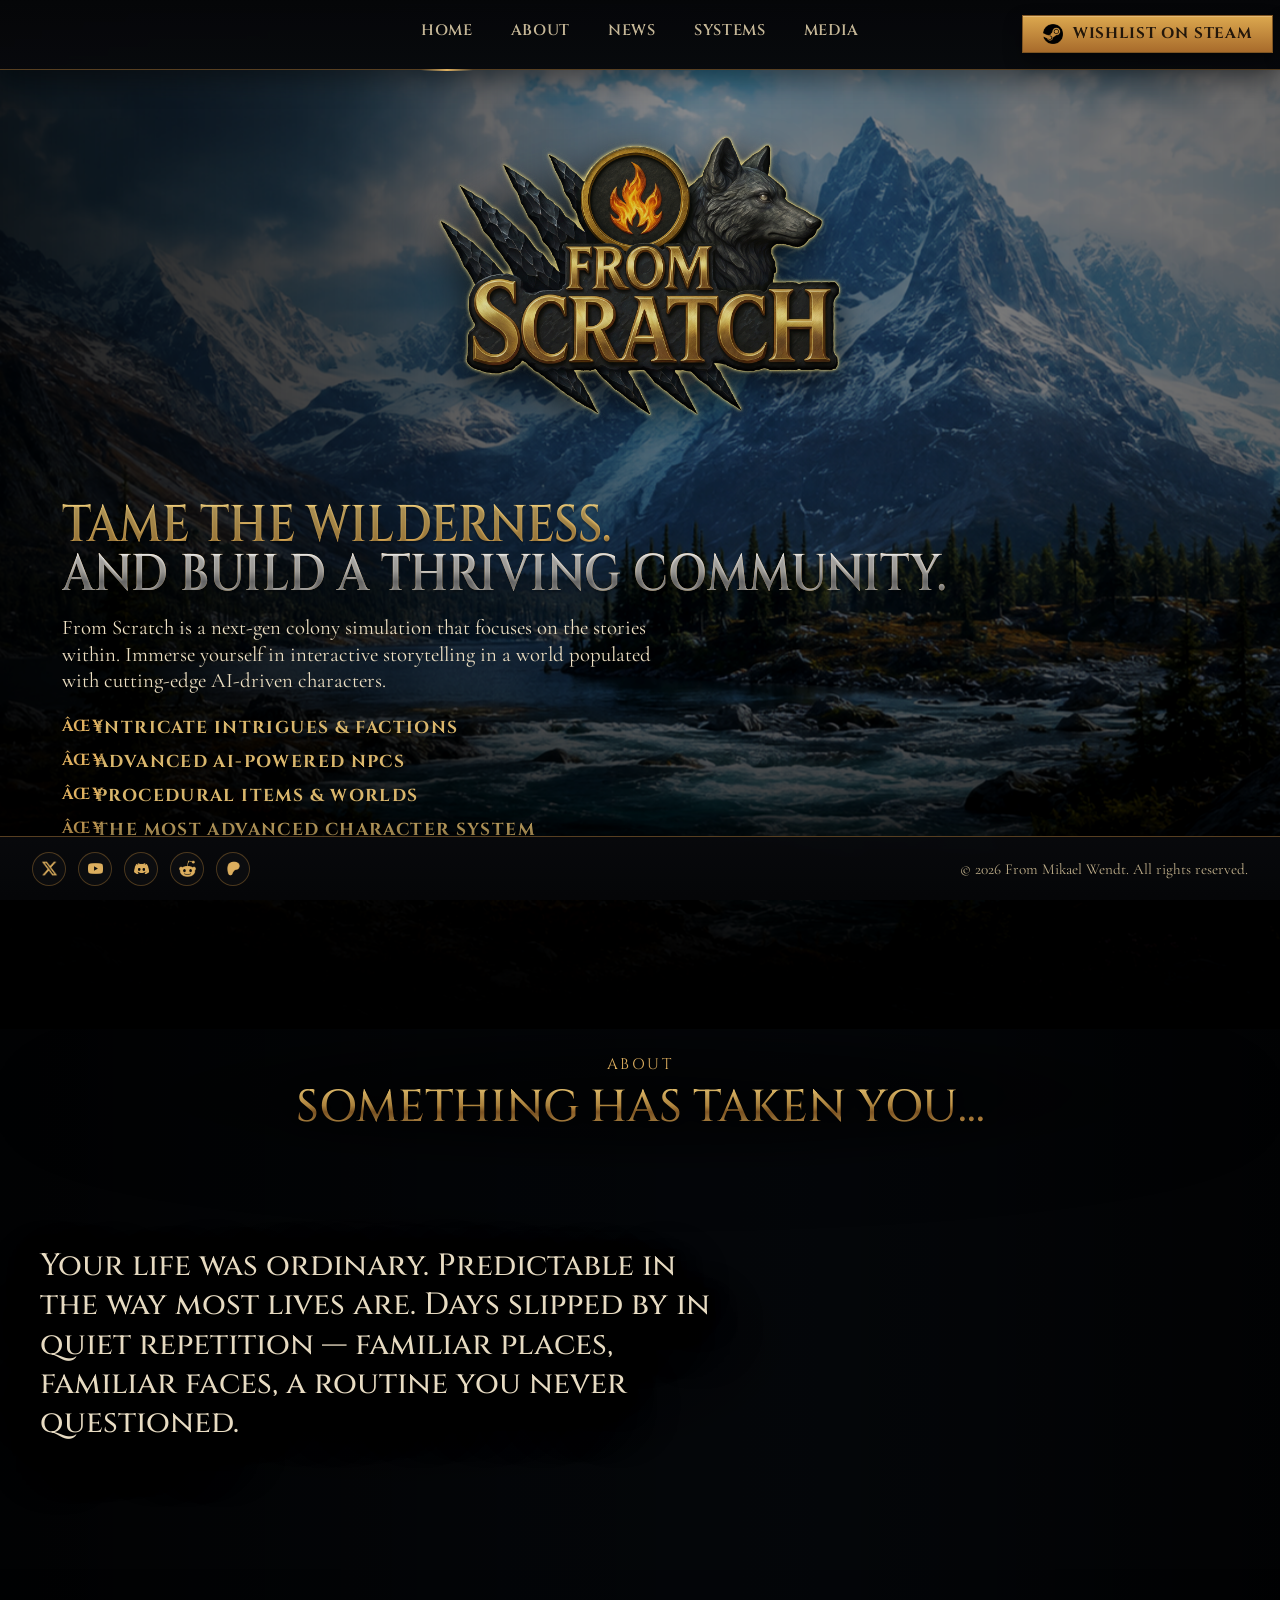
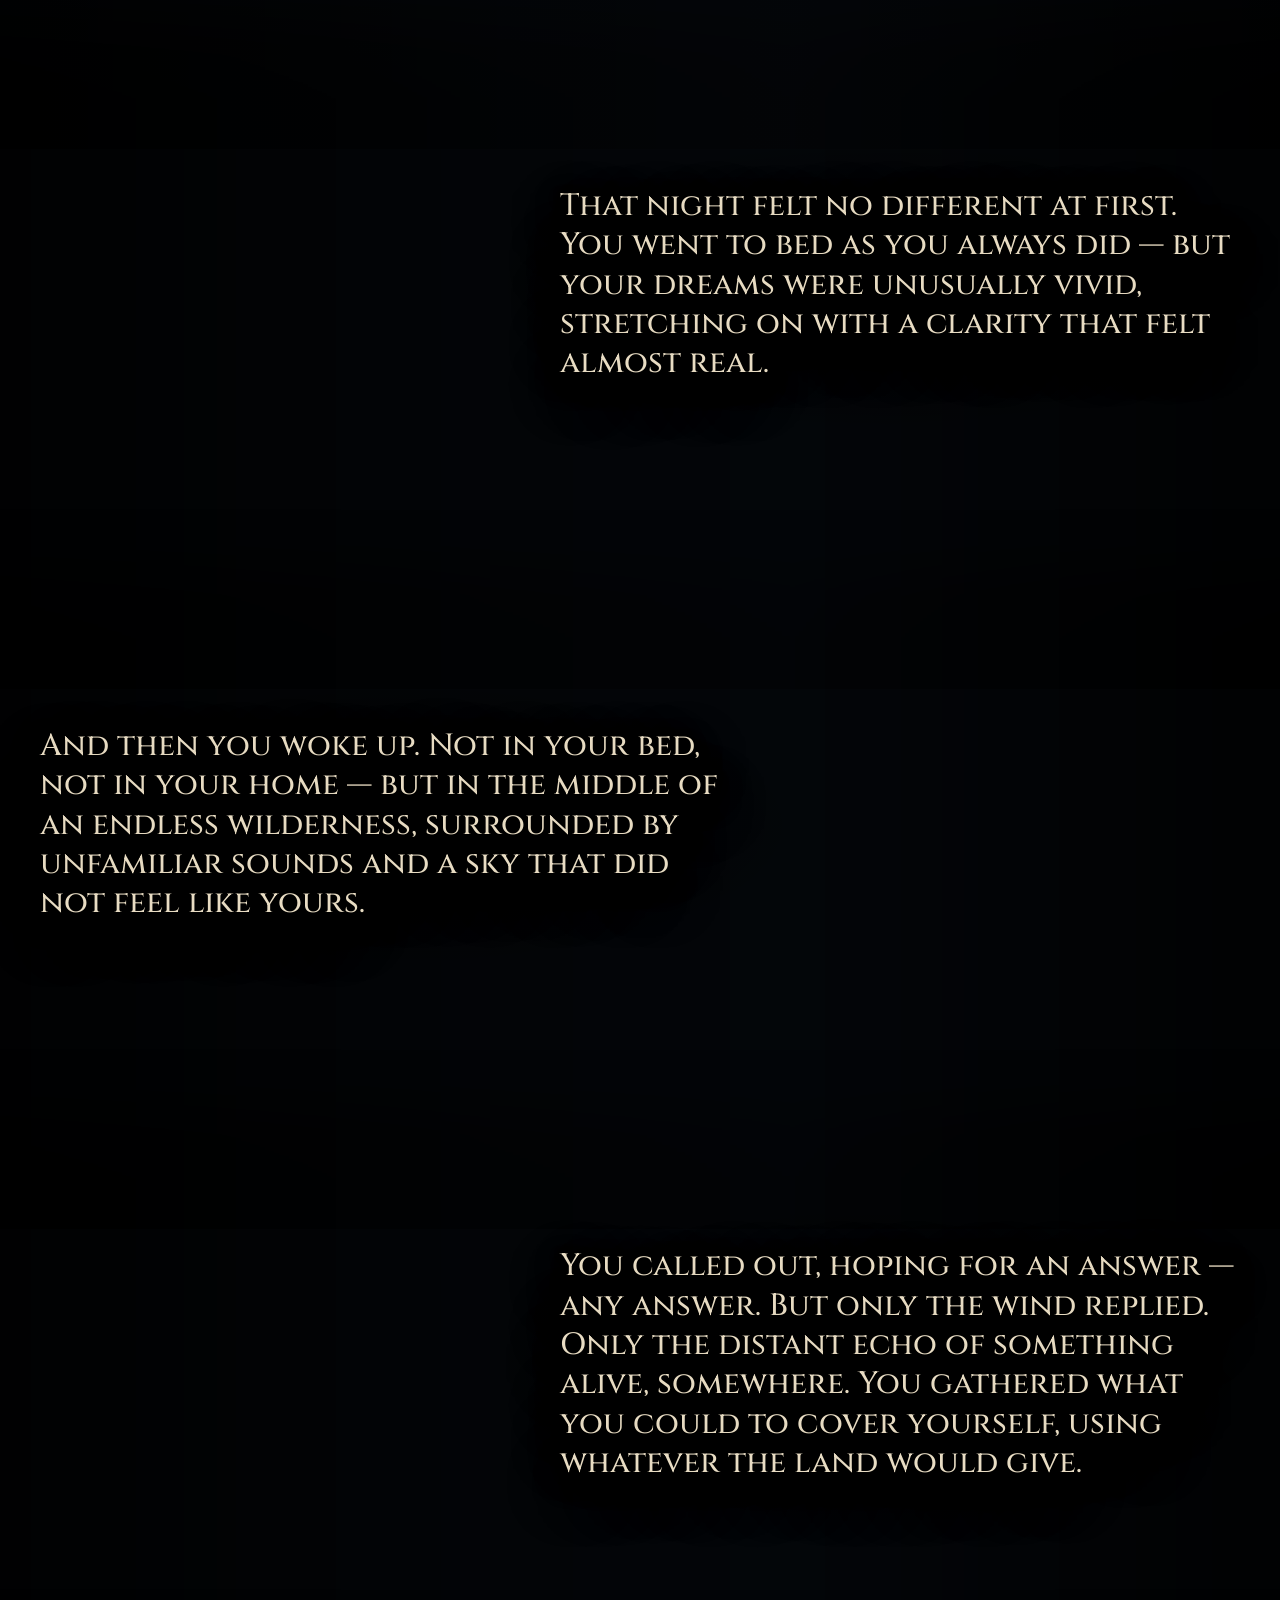
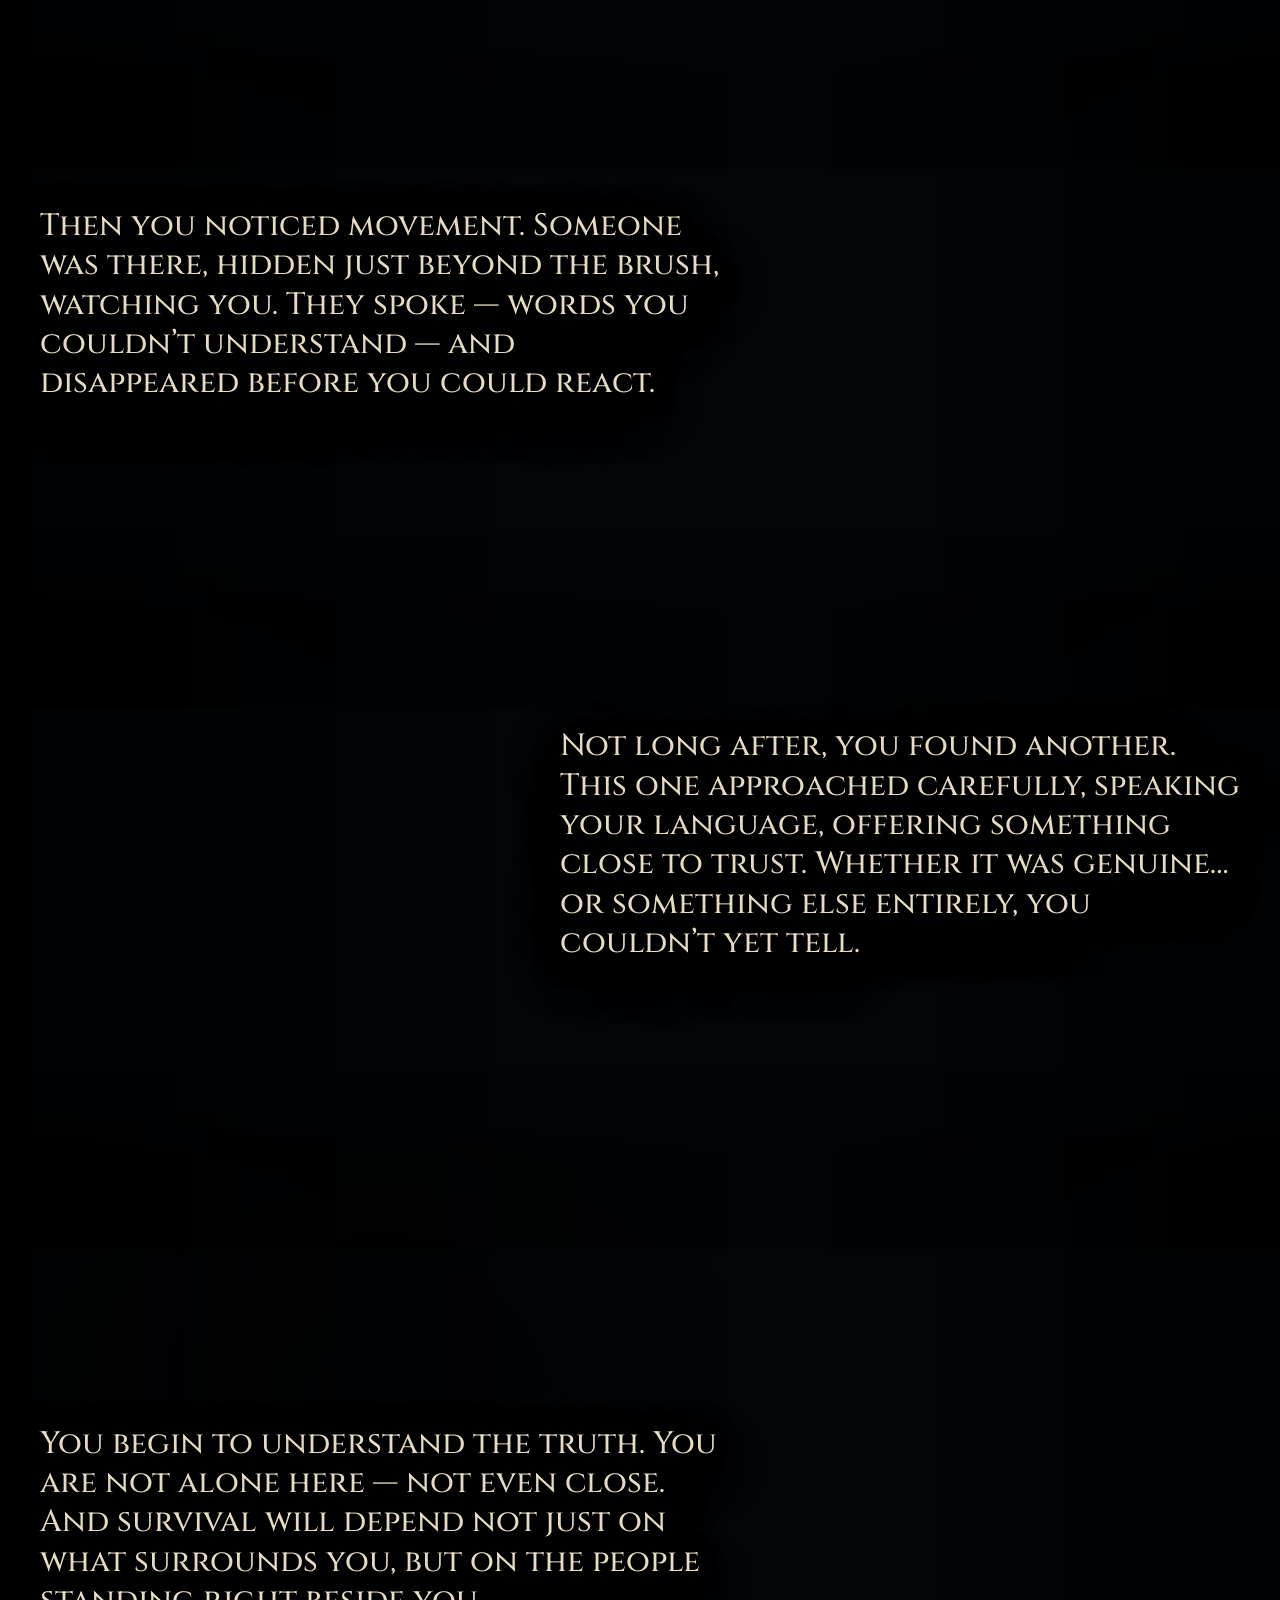
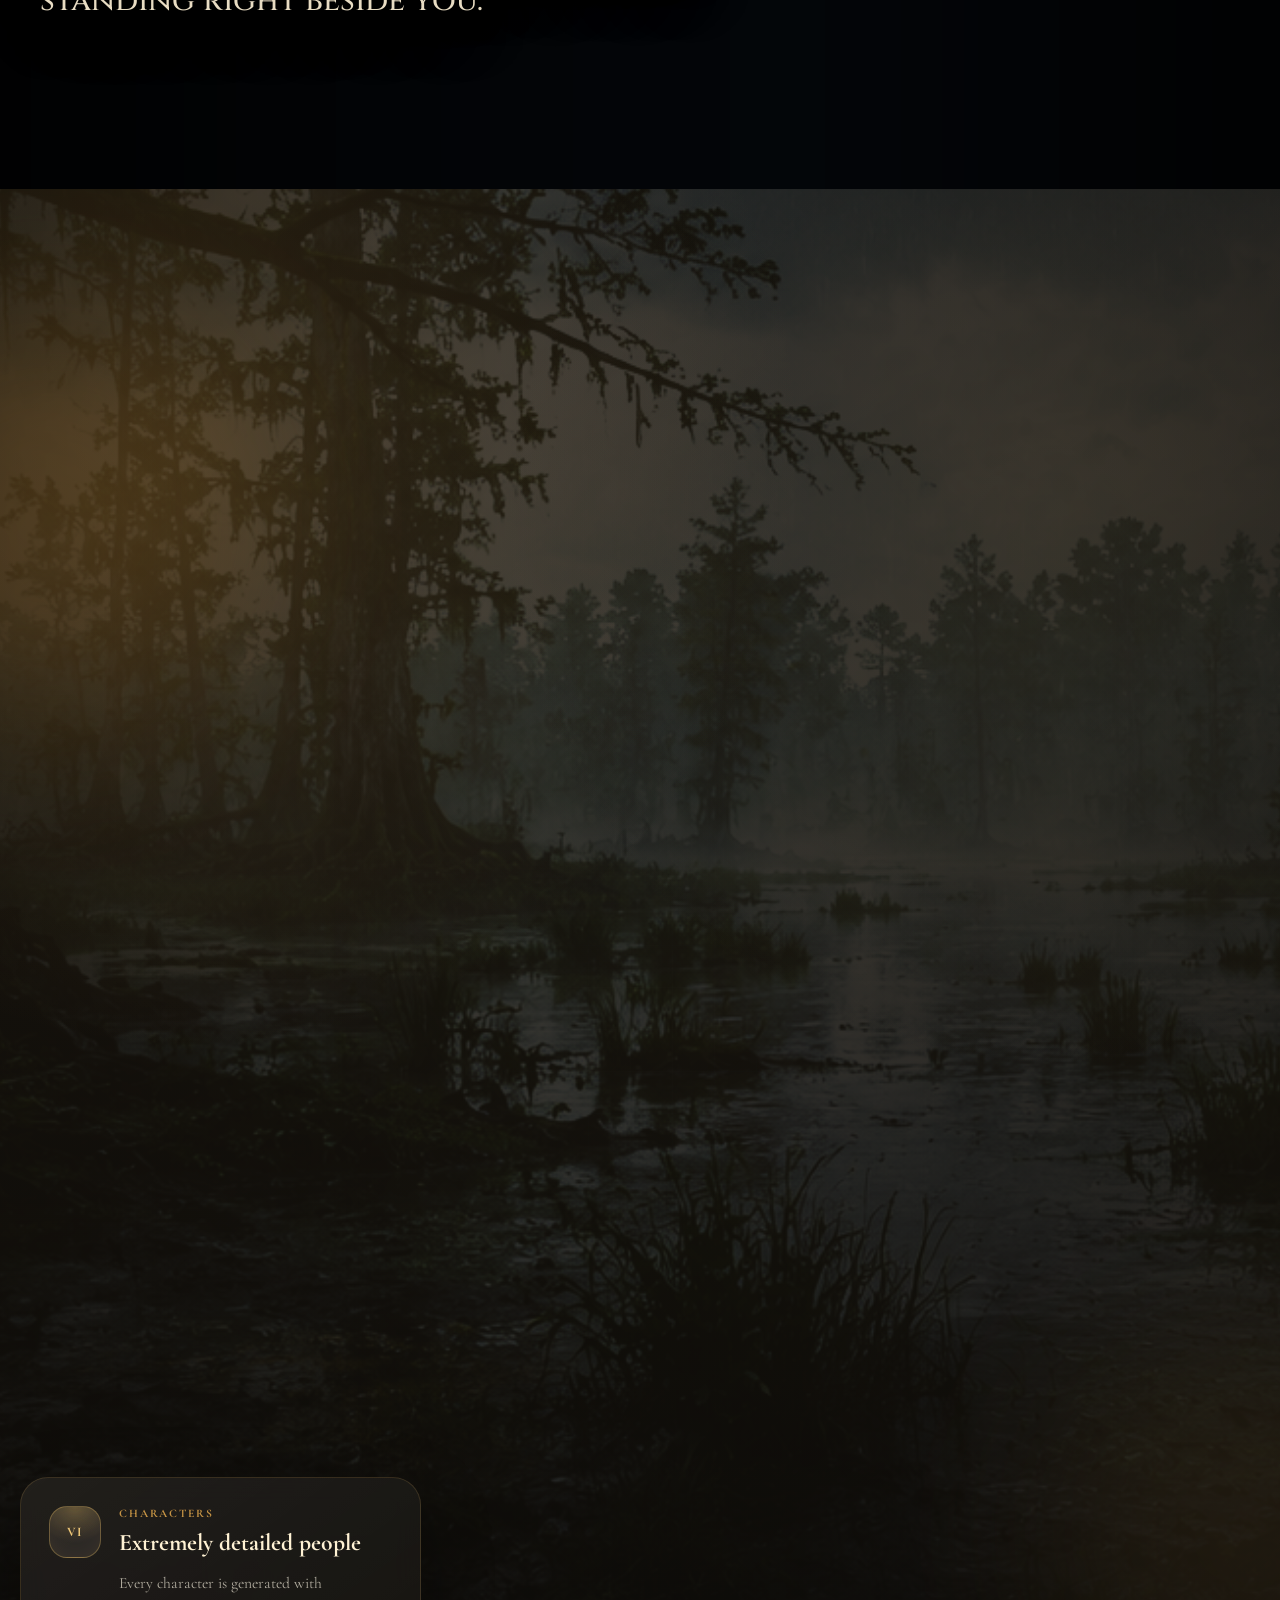
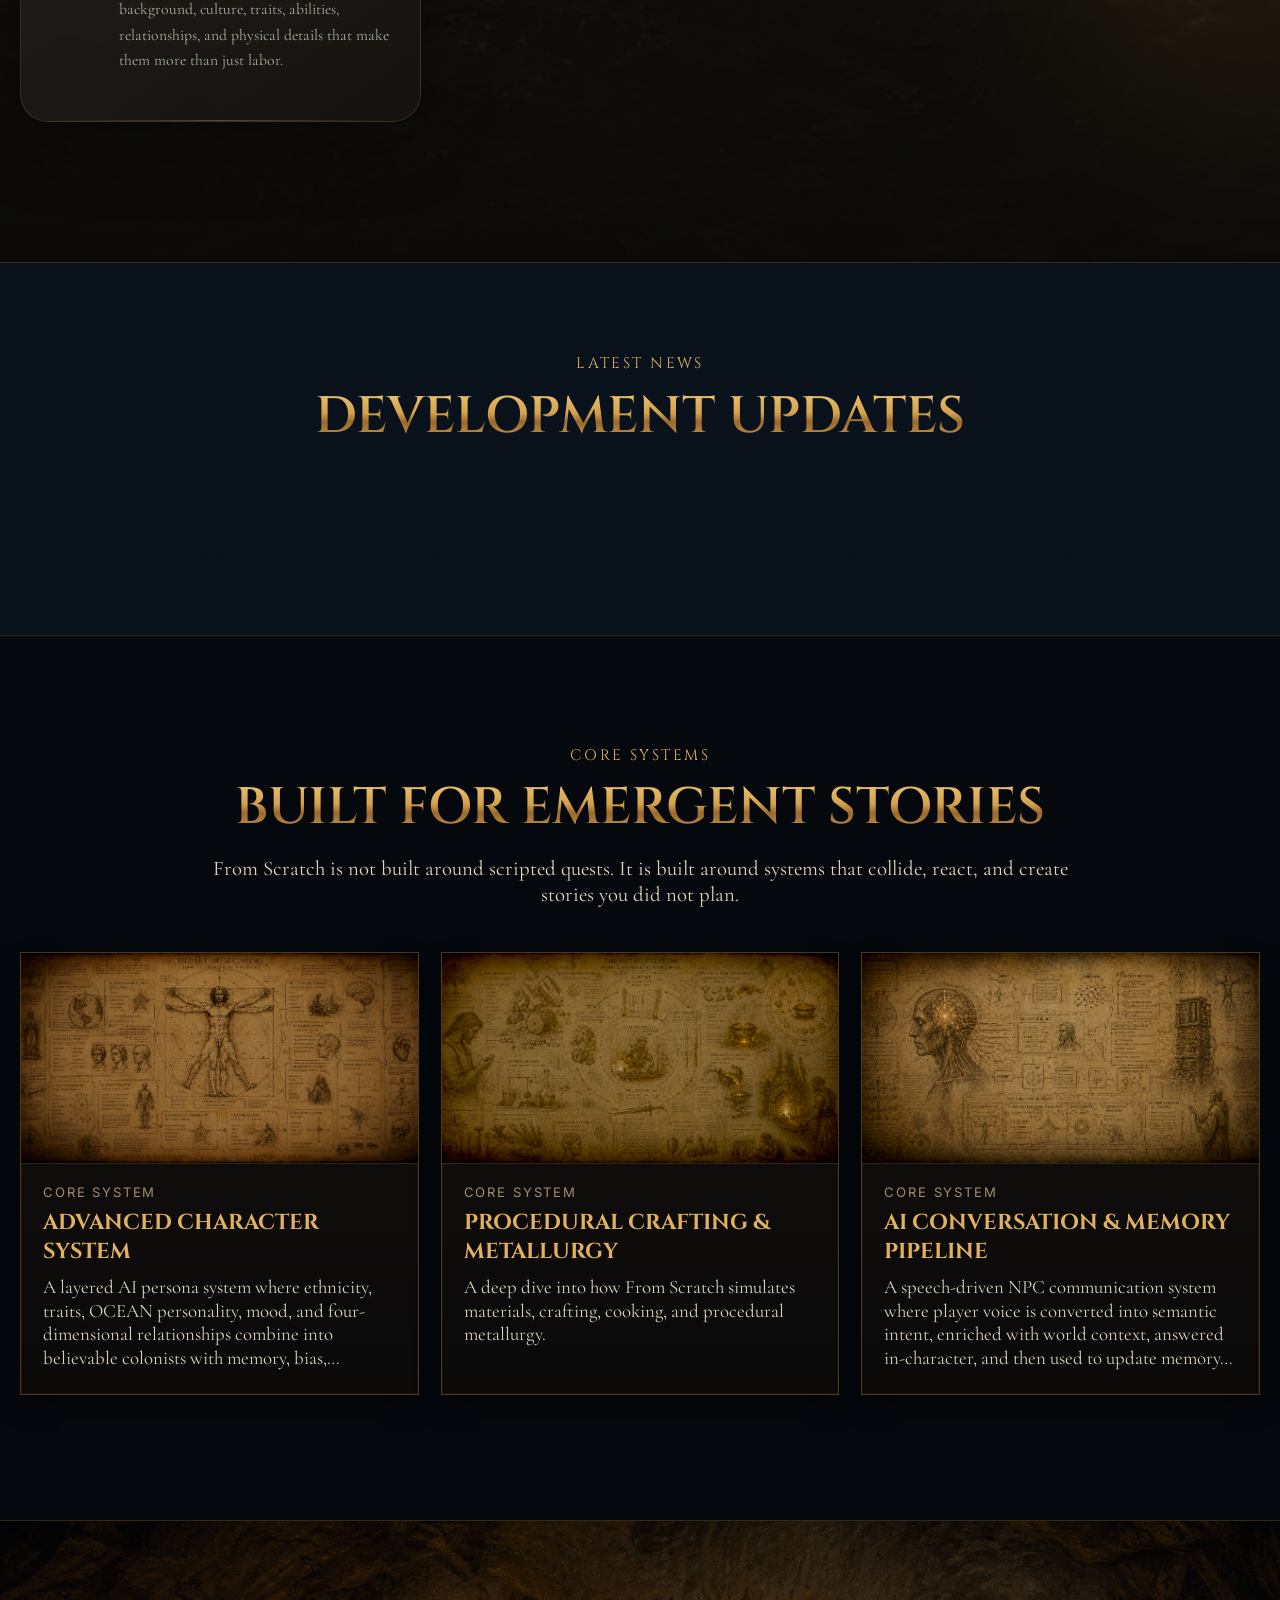
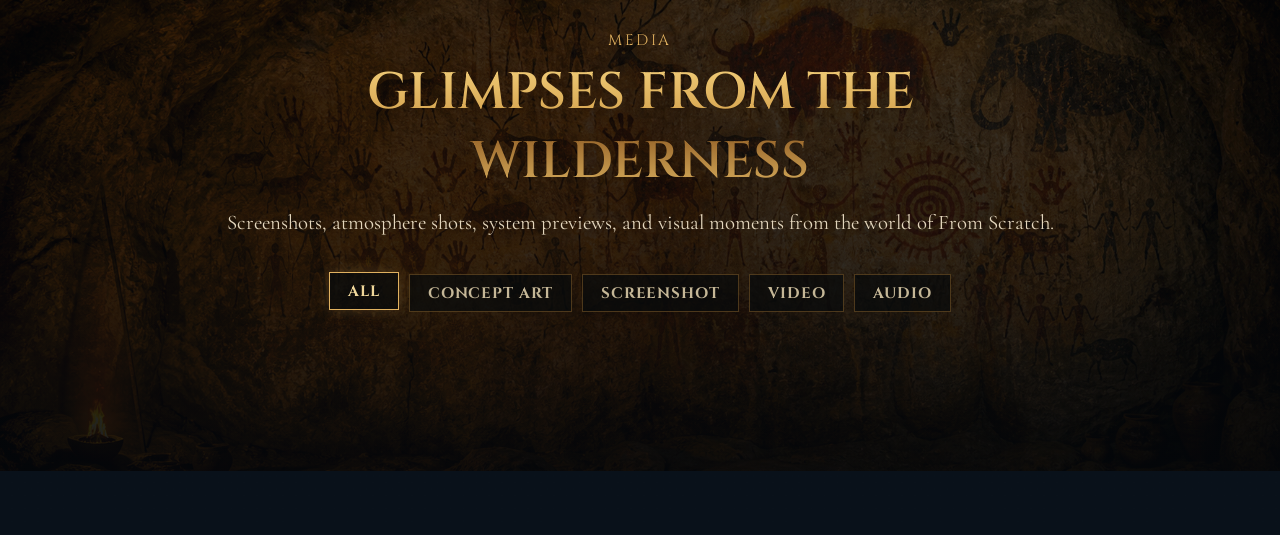
==== commit d12b41e5: "Fix static asset paths" ====
--- a/index.html
+++ b/index.html
@@ -19,7 +19,7 @@
 
 <body>
     <audio b-waz0jf3yuh id="bgMusic" autoplay loop>
-        <source src="audio/bgmusic.mp3" type="audio/mpeg">
+        <source src="audio/bgmusic1.mp3" type="audio/mpeg">
     </audio>
 
     <div b-waz0jf3yuh class="site-shell"></div>
@@ -55,7 +55,7 @@
                             DA
                         </option>
                 </select>
-            <input name="__RequestVerificationToken" type="hidden" value="CfDJ8DSIezscFihEgYthIqhXld4TfHr1_0VXOCYHSQeSweu3HdvKs4JMUgBOfYaj2gZNG8B0ZDfTtdgzpwEzrZ-J7KPdaoiVdrLa3sMDjWsjcYjWZszHwaJB2qlNmJNUartrVgke_hYgHDr1r2Ux5WIJyvs" /></form>
+            <input name="__RequestVerificationToken" type="hidden" value="CfDJ8DSIezscFihEgYthIqhXld5YlcT9s0zsl3LD2omNfBMTxUXU8yLcYA2kHekXIFaz5yLZvSVDGrR0y7IH3YhDssSuJ6fTVI3c4xZ5zL3sGNhKwMHy7XXPDcBKl9PpDKlKXUHXrztvs-rcSh4XM4nVg3k" /></form>
         </div>
 
         <button b-waz0jf3yuh class="menu-toggle" aria-expanded="false" aria-controls="mobile-menu" type="button">
@@ -1813,3 +1813,4 @@
     </script>
 </body>
 </html>
+
--- a/css/styles.css
+++ b/css/styles.css
@@ -1,4 +1,4 @@
-:root {
+﻿:root {
   --bg: #071019;
   --bg-2: #0c1620;
   --panel: rgba(10, 10, 12, 0.7);
@@ -977,7 +977,7 @@
     }
 
         .hero-bullets li::before {
-            content: "✥";
+            content: "âœ¥";
             position: absolute;
             left: 0;
             top: -1px;
@@ -1744,7 +1744,7 @@
         content: "";
         position: absolute;
         inset: 0;
-        background: linear-gradient(90deg, rgba(0,0,0,0.65), transparent 40%, rgba(0,0,0,0.45)), url("/gfx/hero-bg-5.png") center / cover no-repeat;
+        background: linear-gradient(90deg, rgba(0,0,0,0.65), transparent 40%, rgba(0,0,0,0.45)), url("../gfx/hero-bg-5.png") center / cover no-repeat;
         opacity: 0.16;
         transform: scale(1.04);
         pointer-events: none;
@@ -3729,4 +3729,4 @@
 .token.operator,
 .token.punctuation {
     color: #d4d4d4 !important;
-}+}
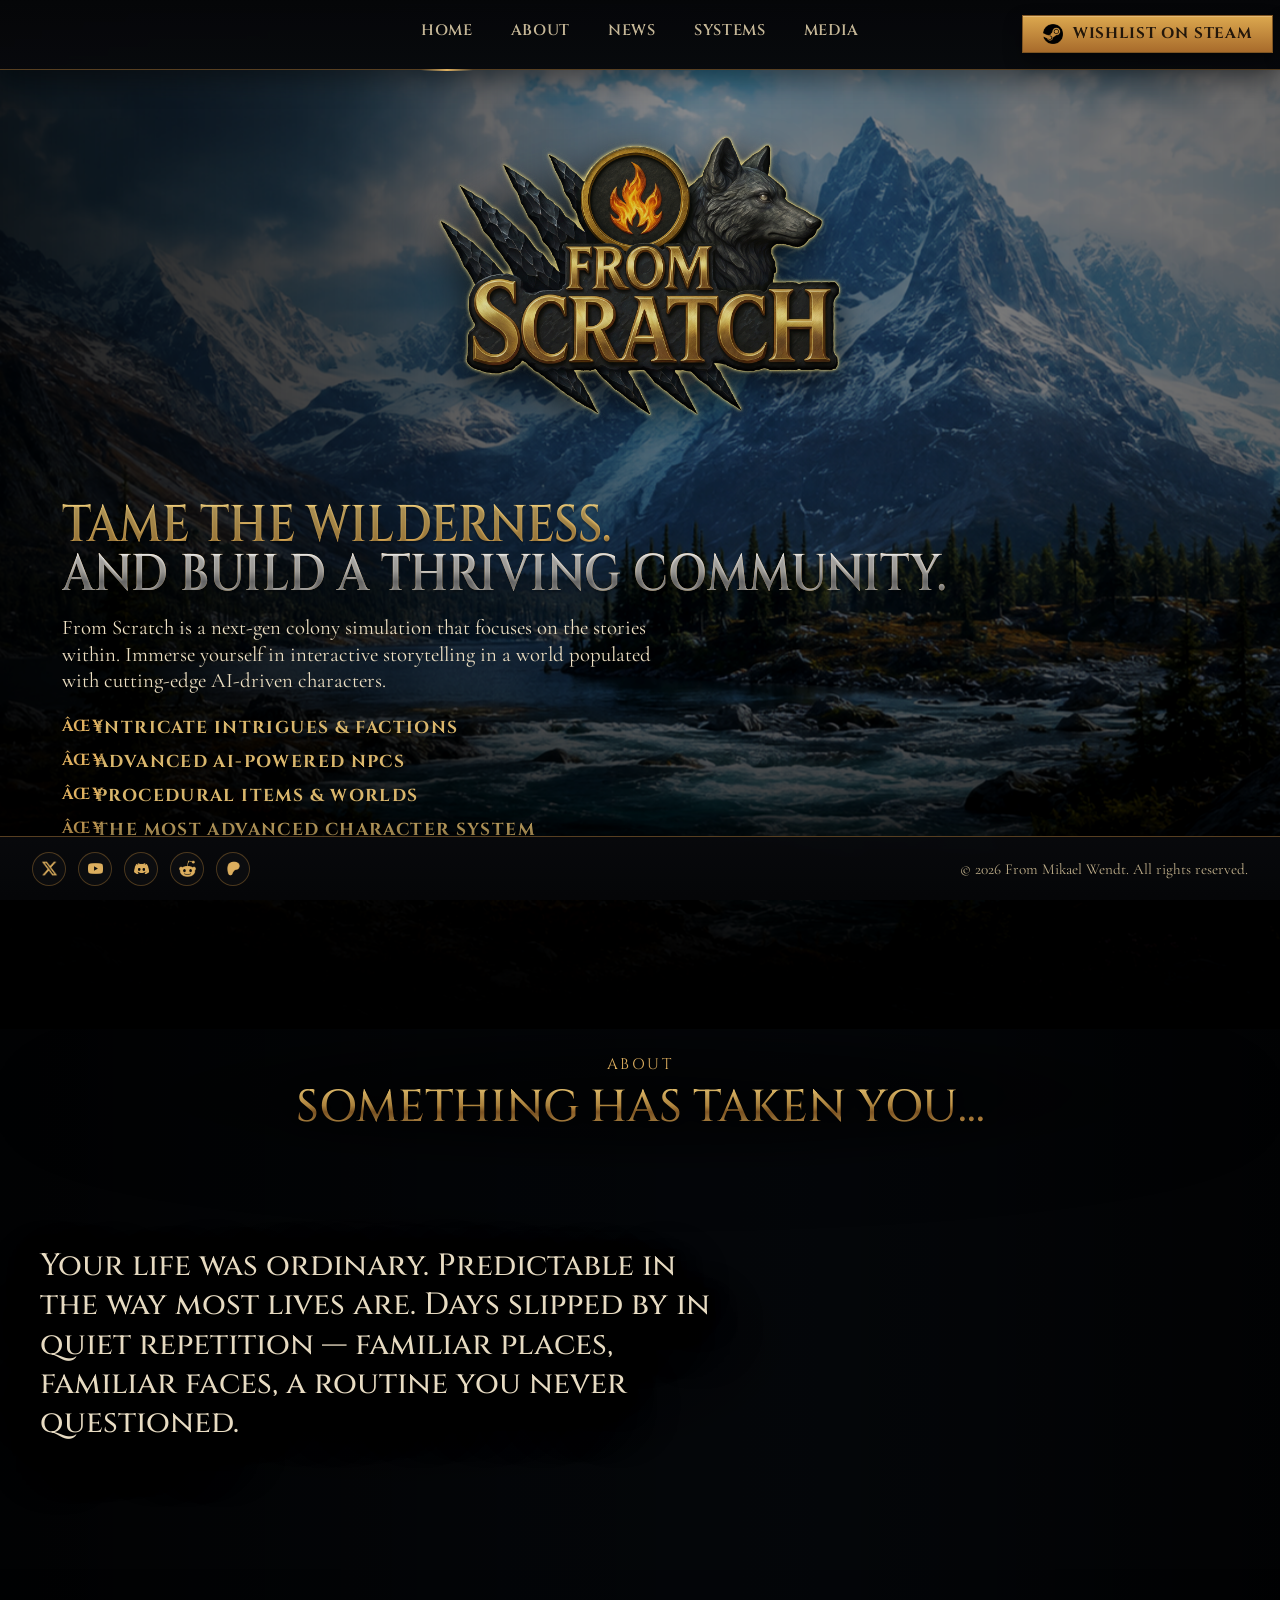
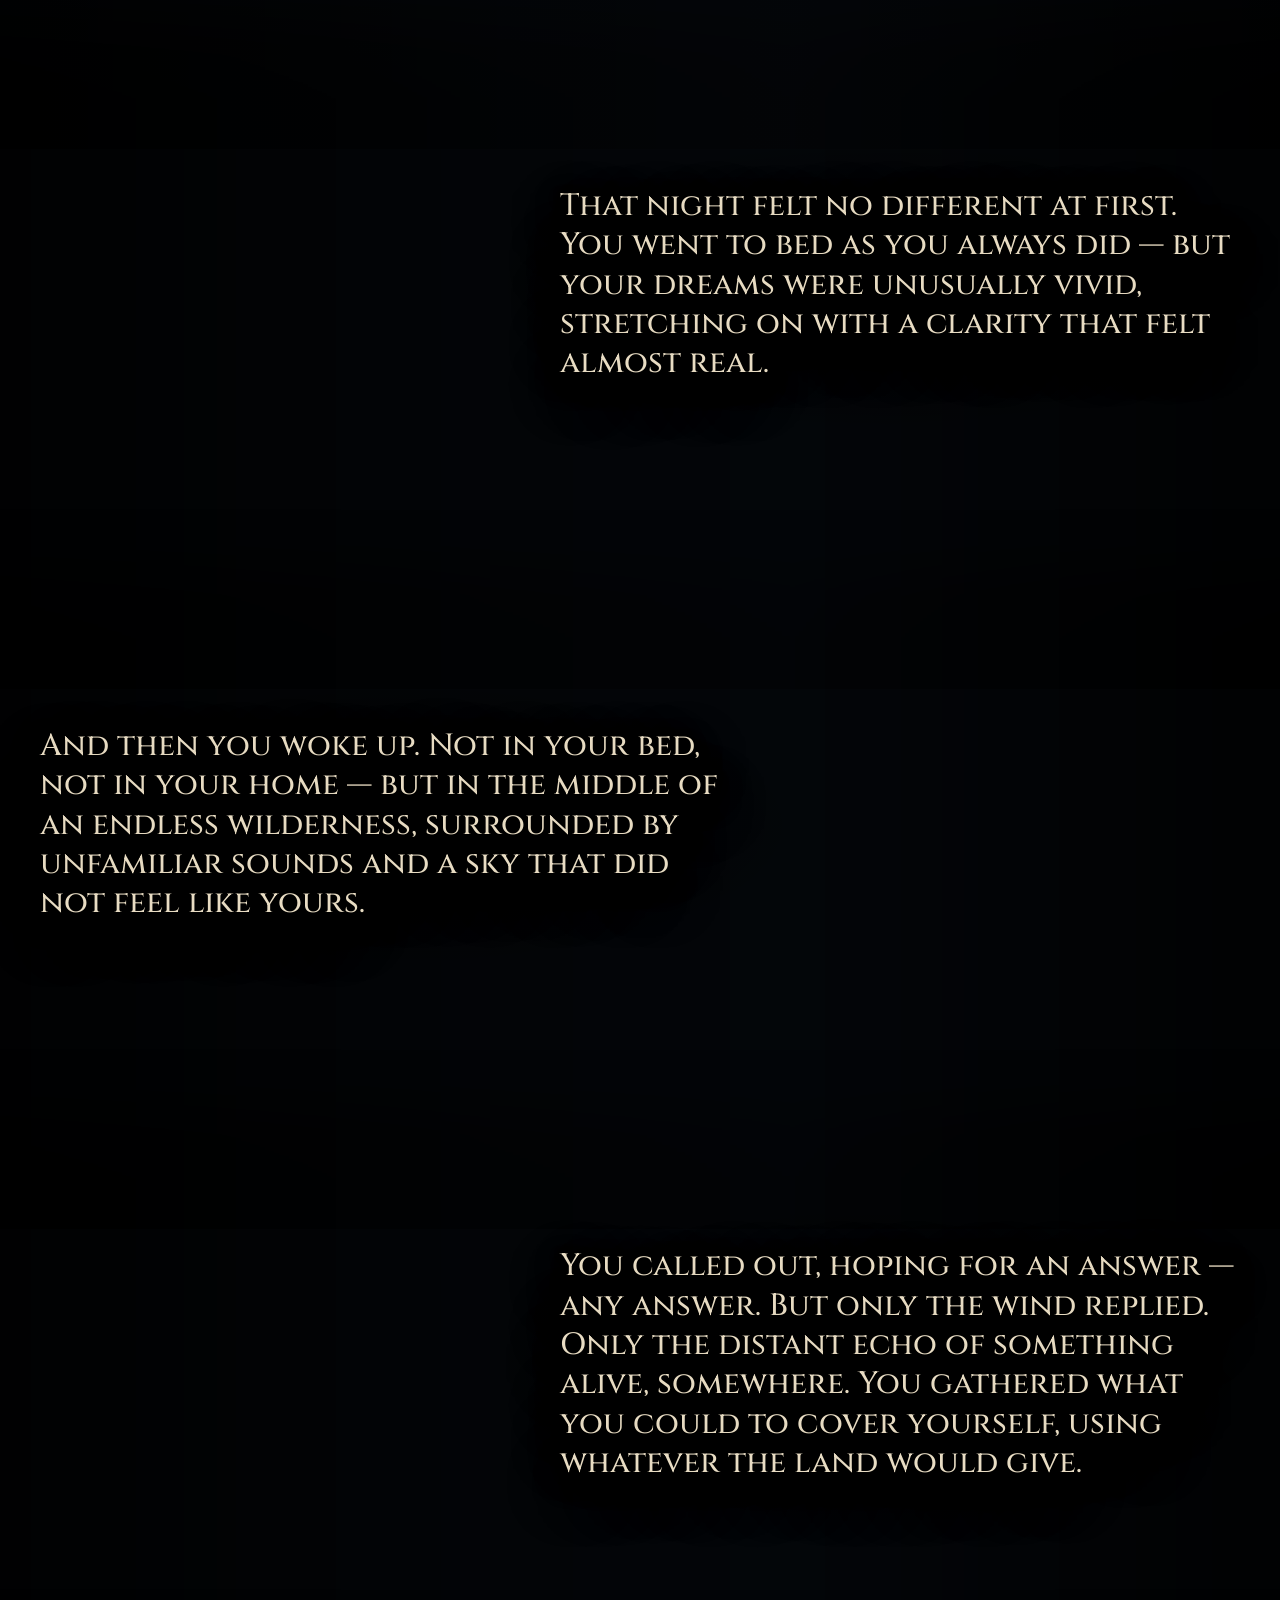
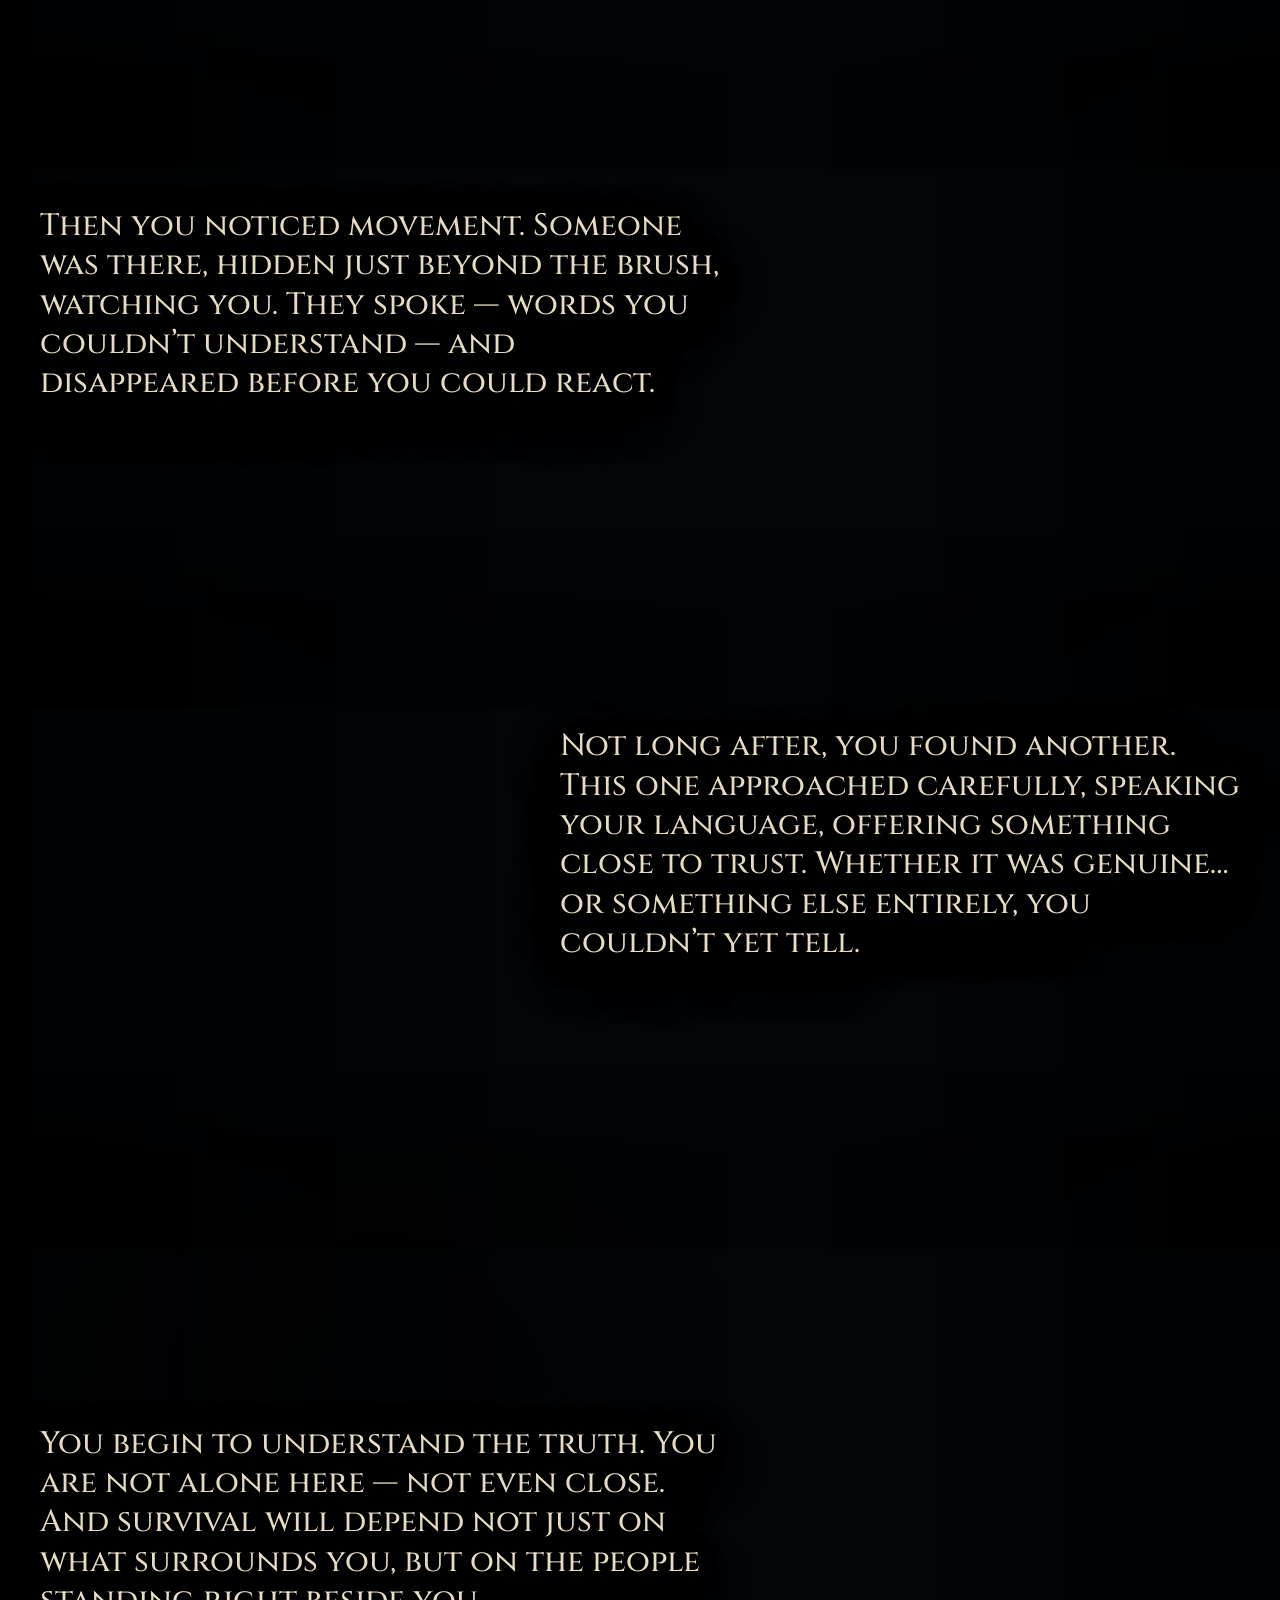
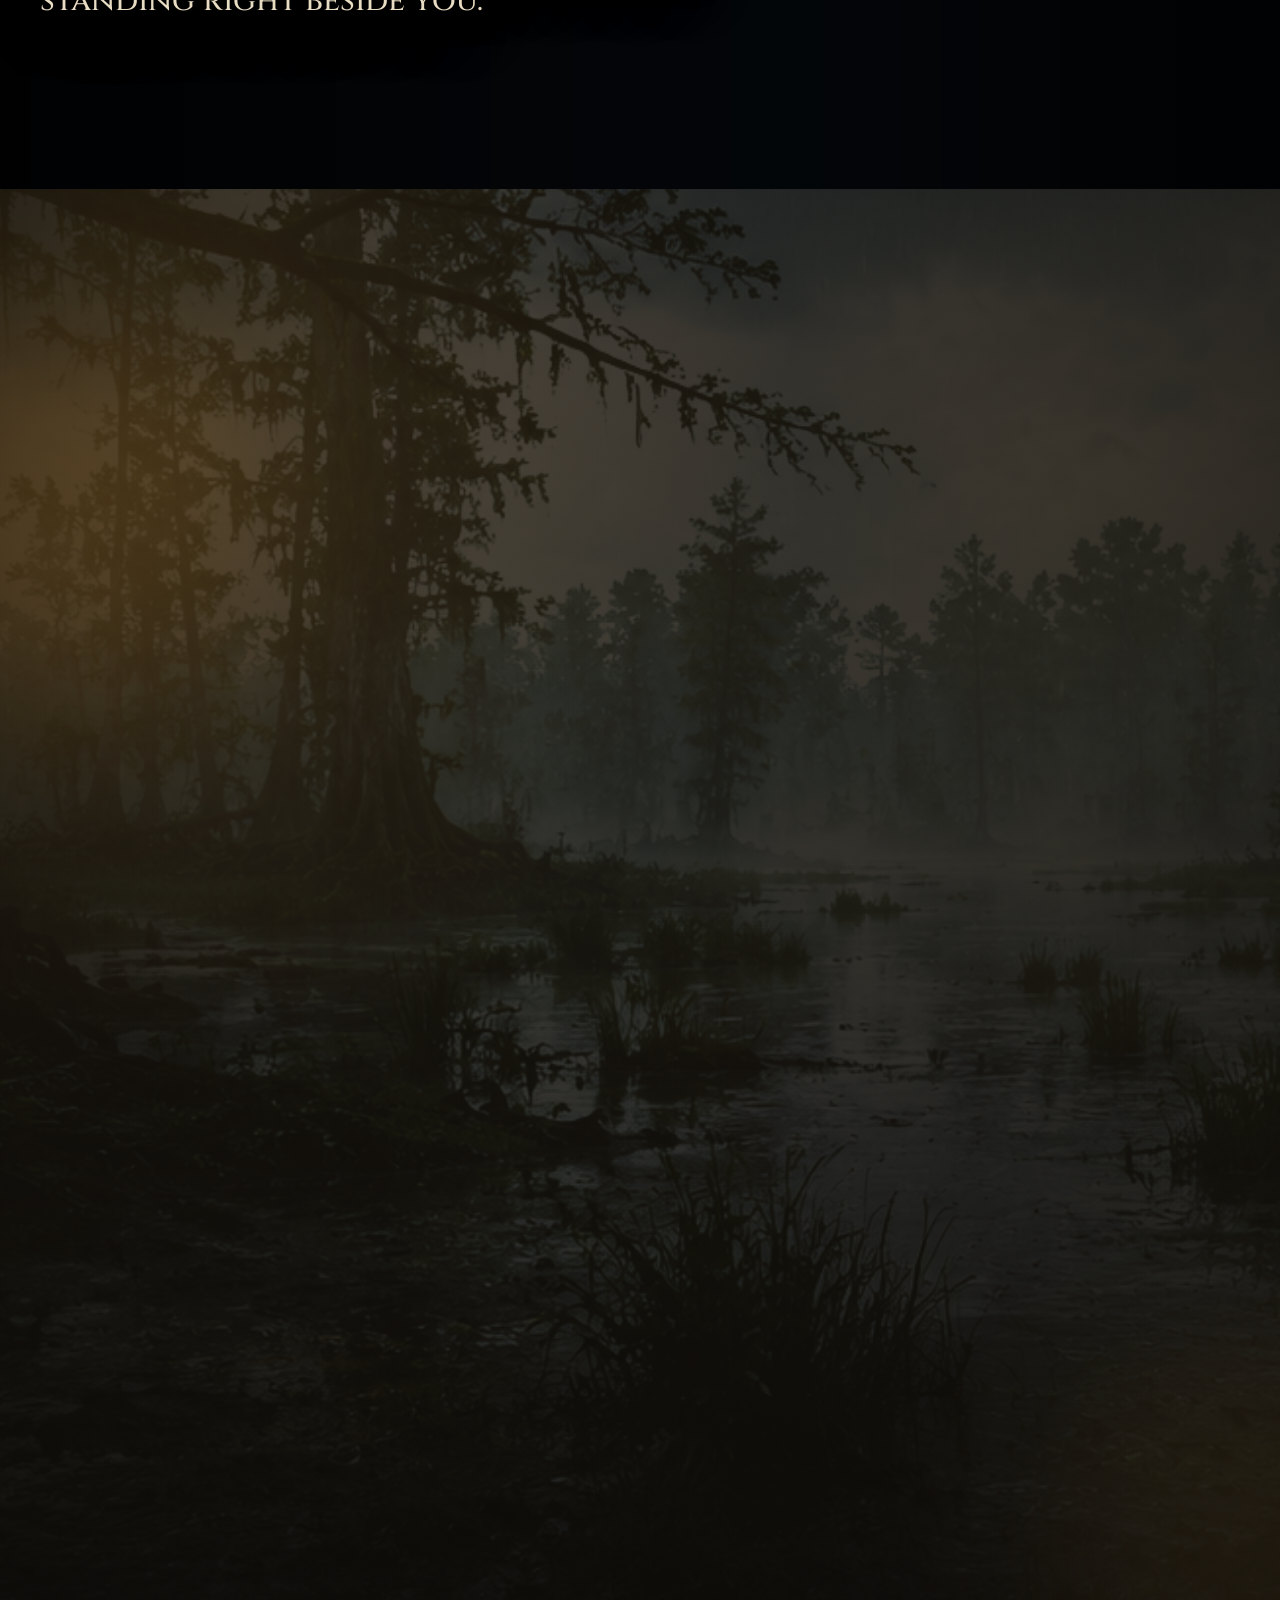
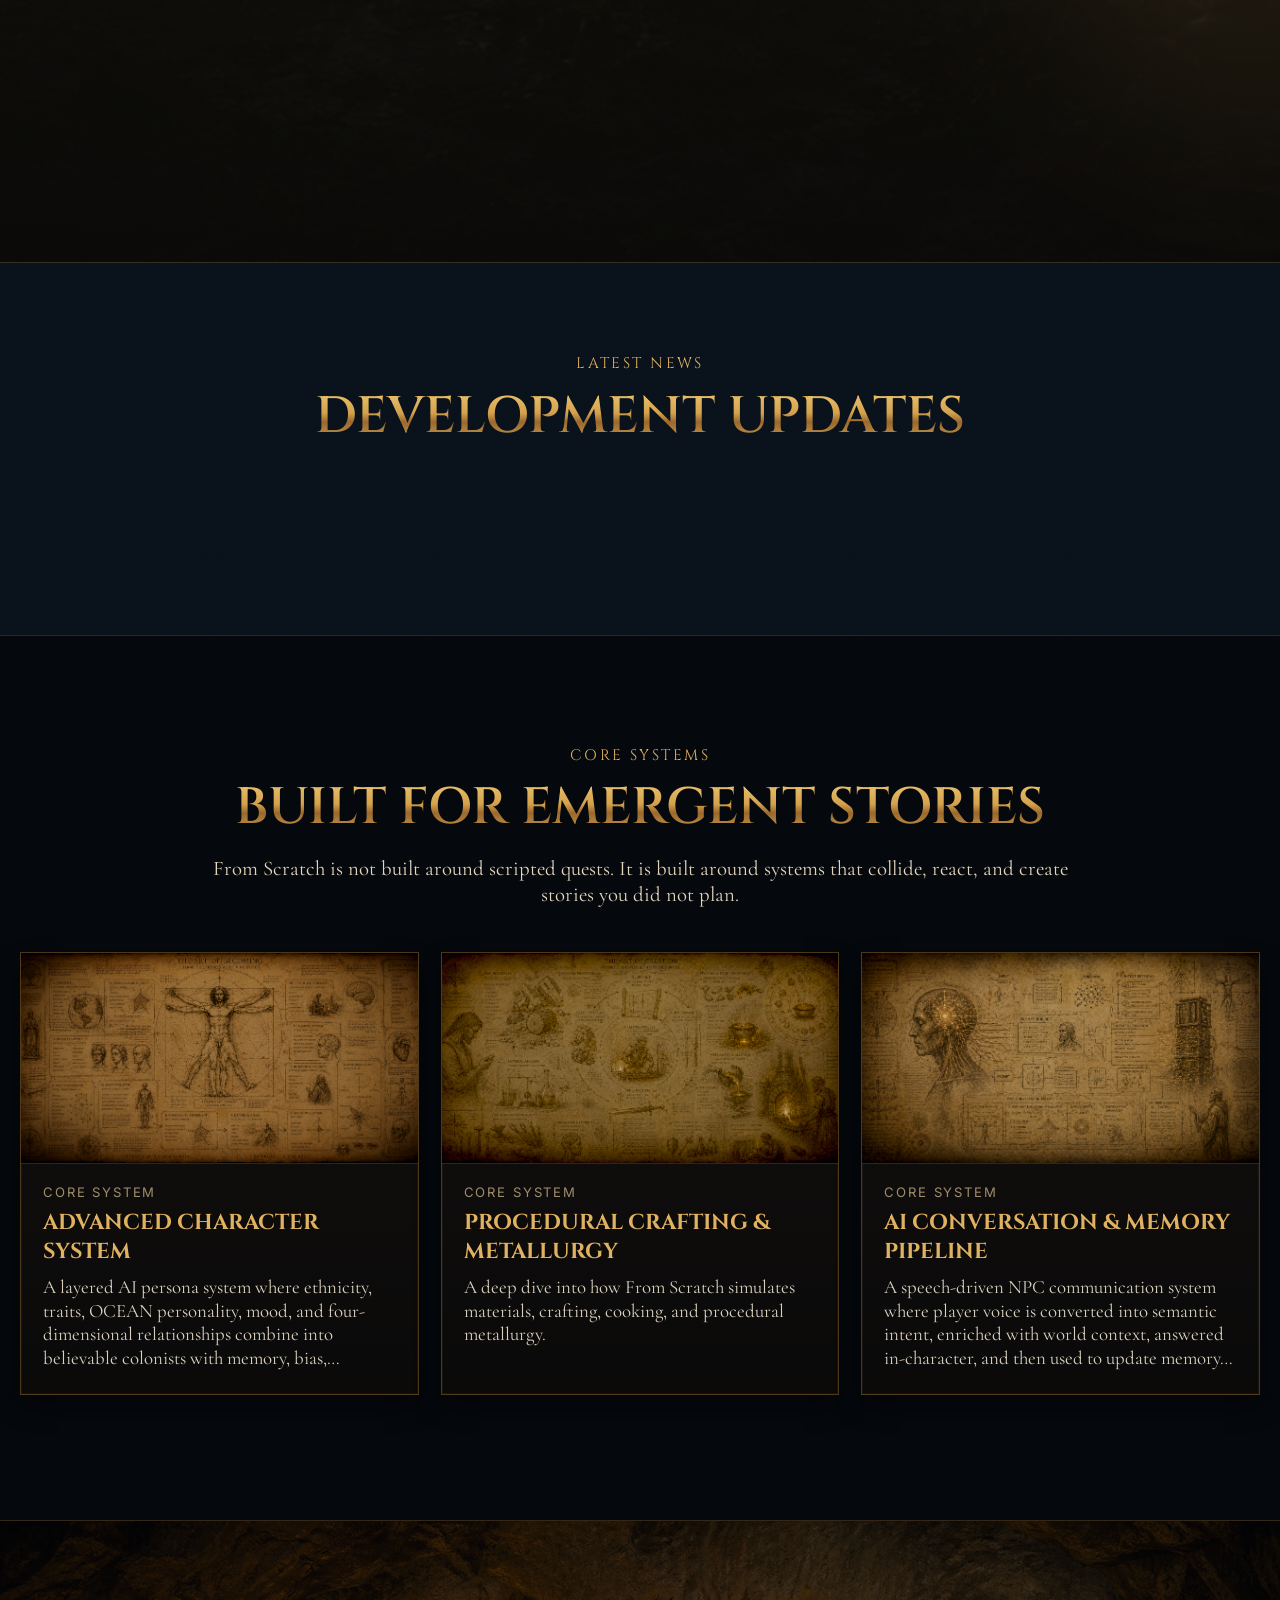
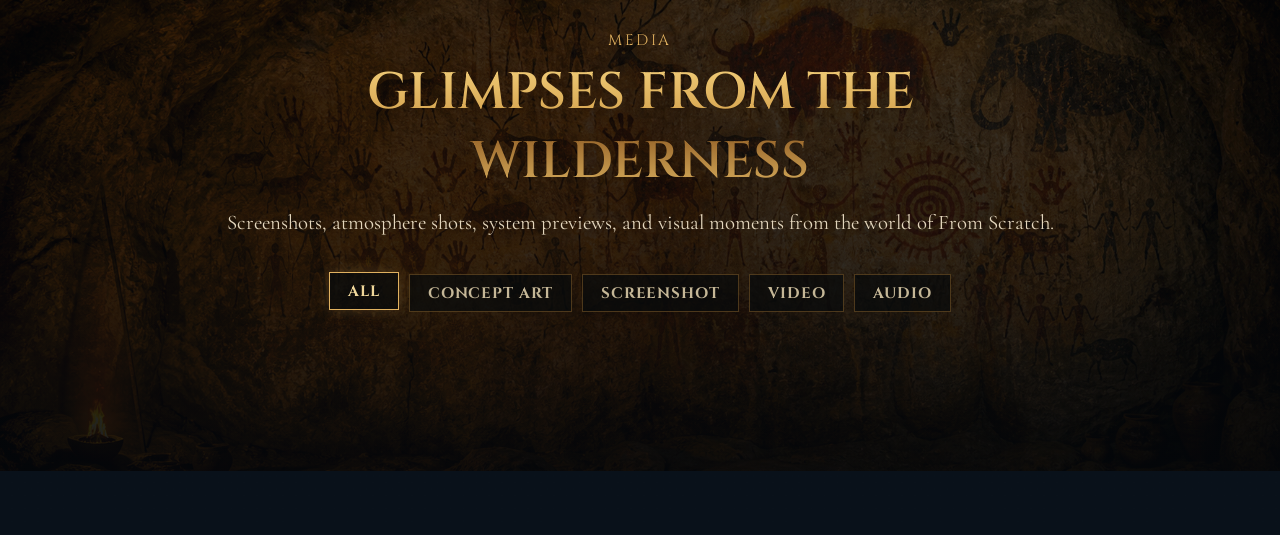
==== commit 9dd69f71: "Bust CSS cache" ====
--- a/index.html
+++ b/index.html
@@ -14,7 +14,7 @@
           rel="stylesheet" />
 
     <link href="https://cdn.jsdelivr.net/npm/prismjs/themes/prism-tomorrow.min.css" rel="stylesheet" />
-    <link rel="stylesheet" href="css/styles.css?v=F5B6PXGd56z_BGX65XUB9qWe6qlMbIqytPdLSZreWGg" />
+    <link rel="stylesheet" href="css/styles.css?v=1782588465" />
 </head>
 
 <body>
@@ -1814,3 +1814,4 @@
 </body>
 </html>
 
+
